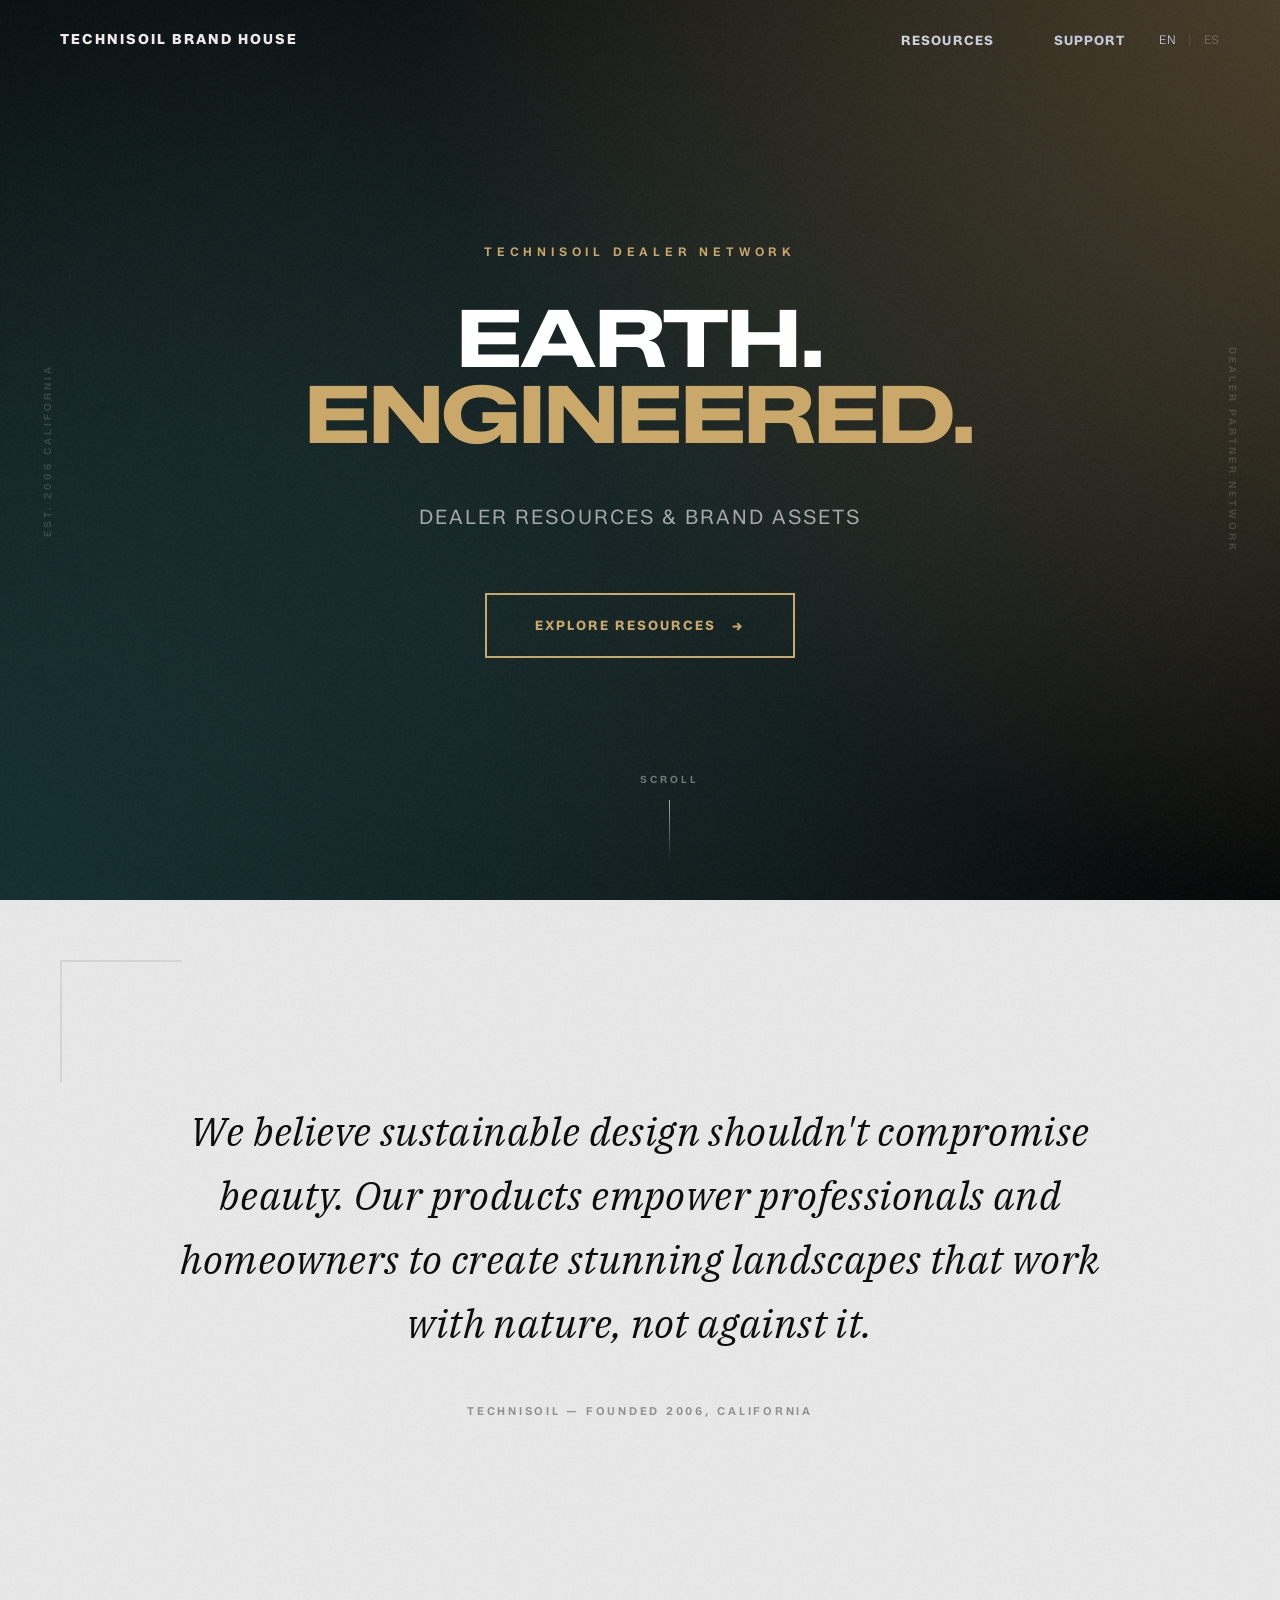
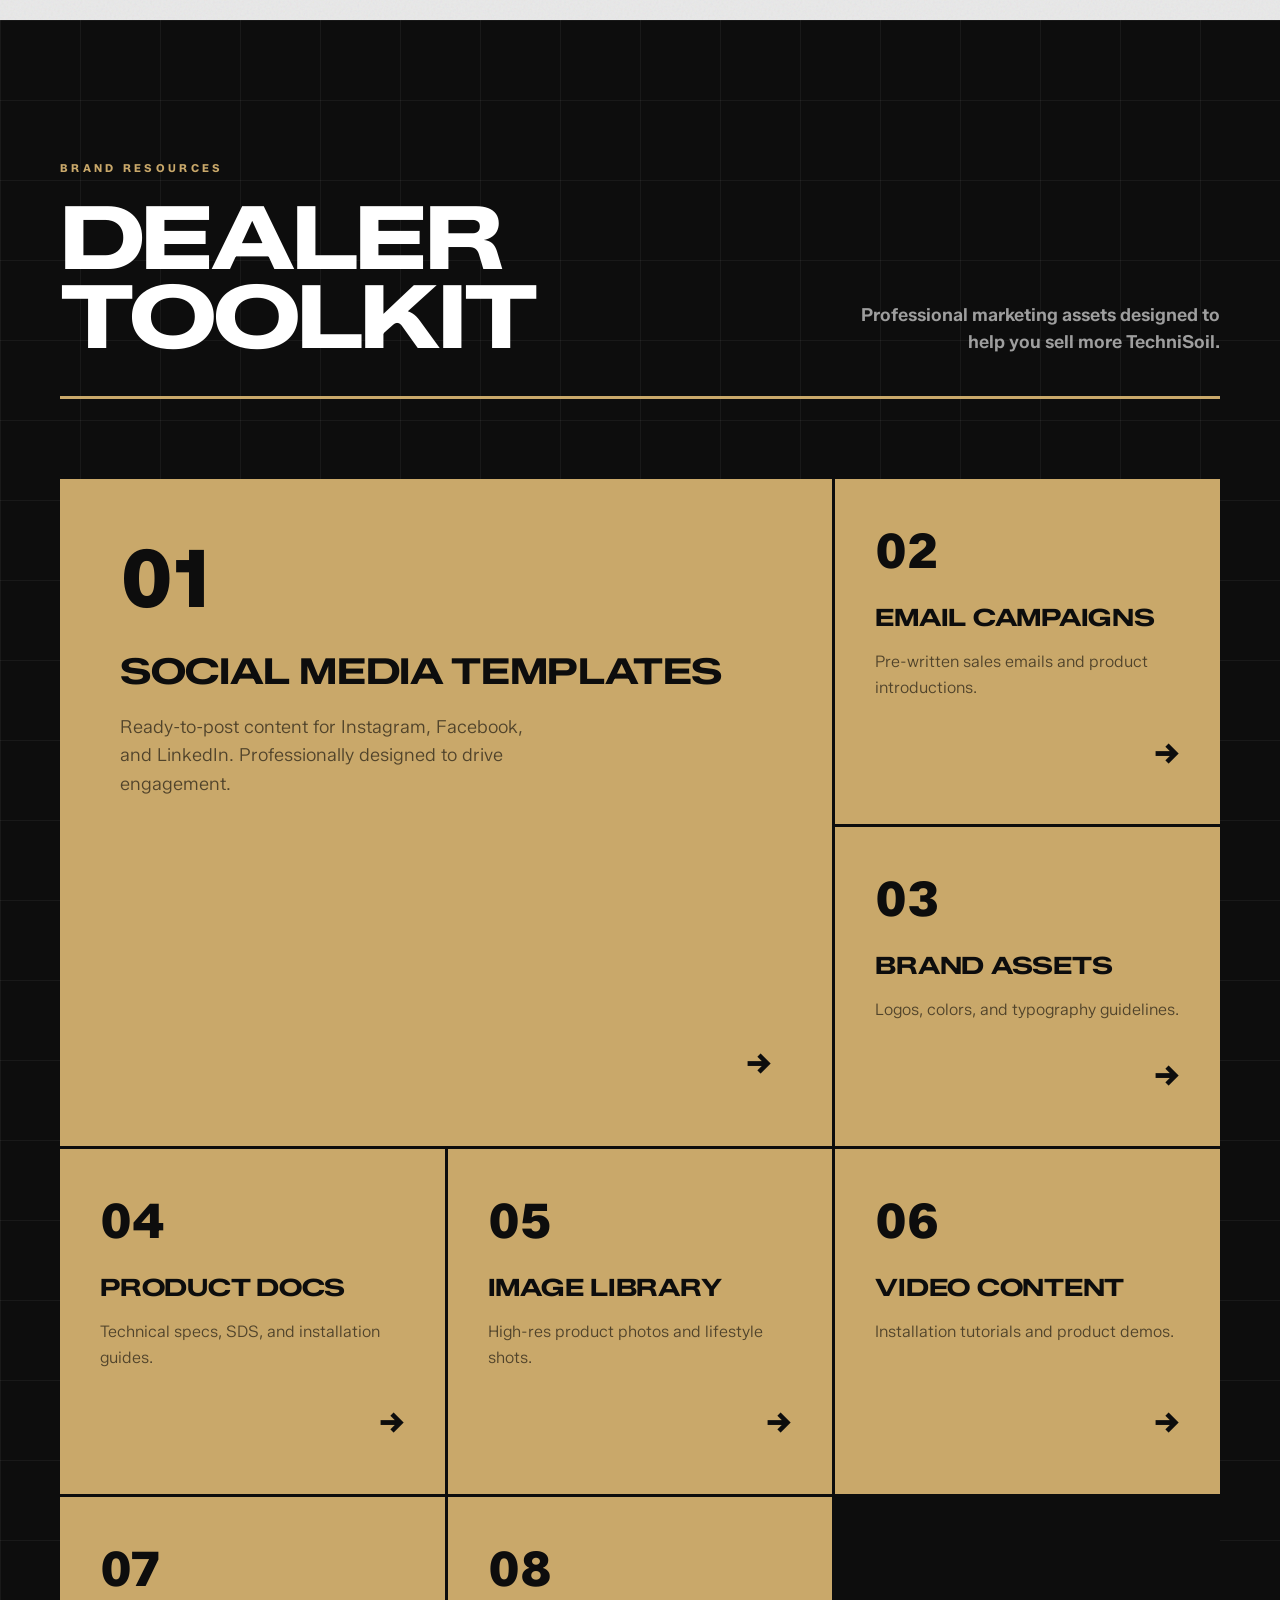
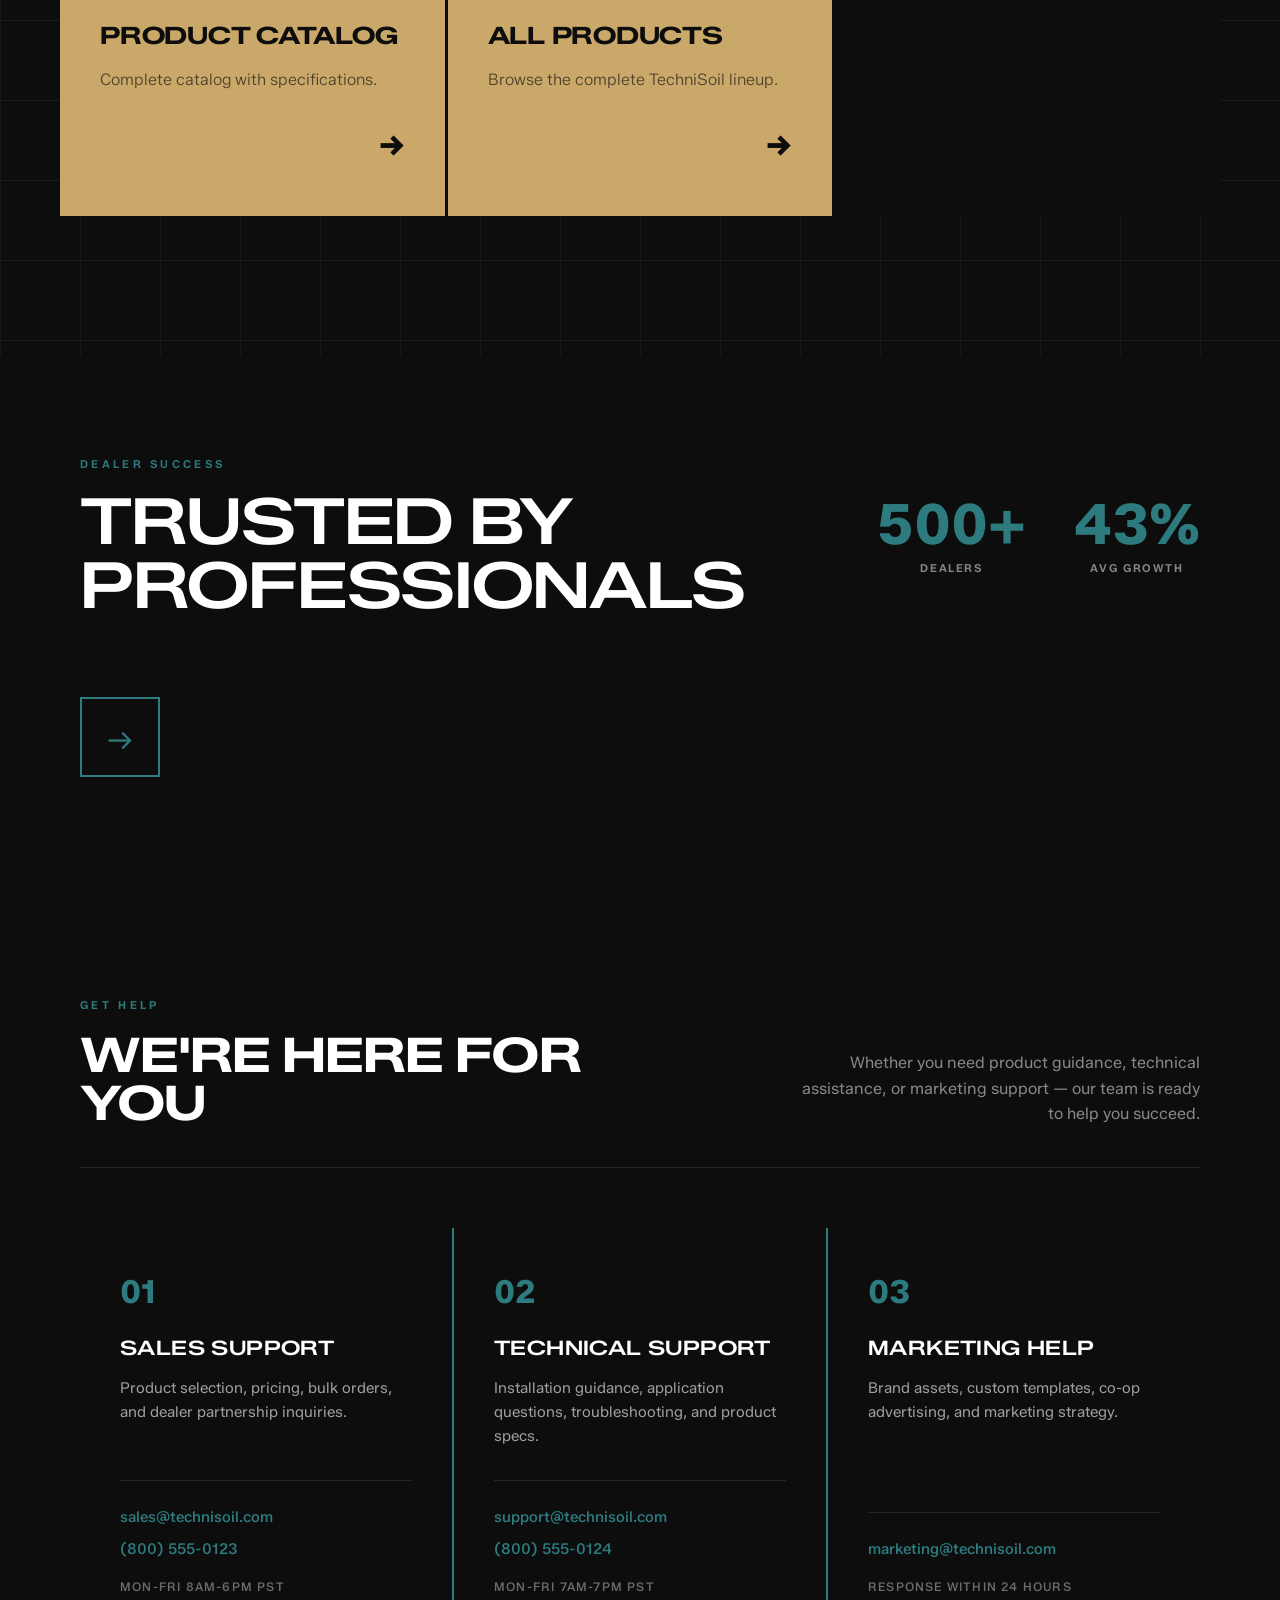
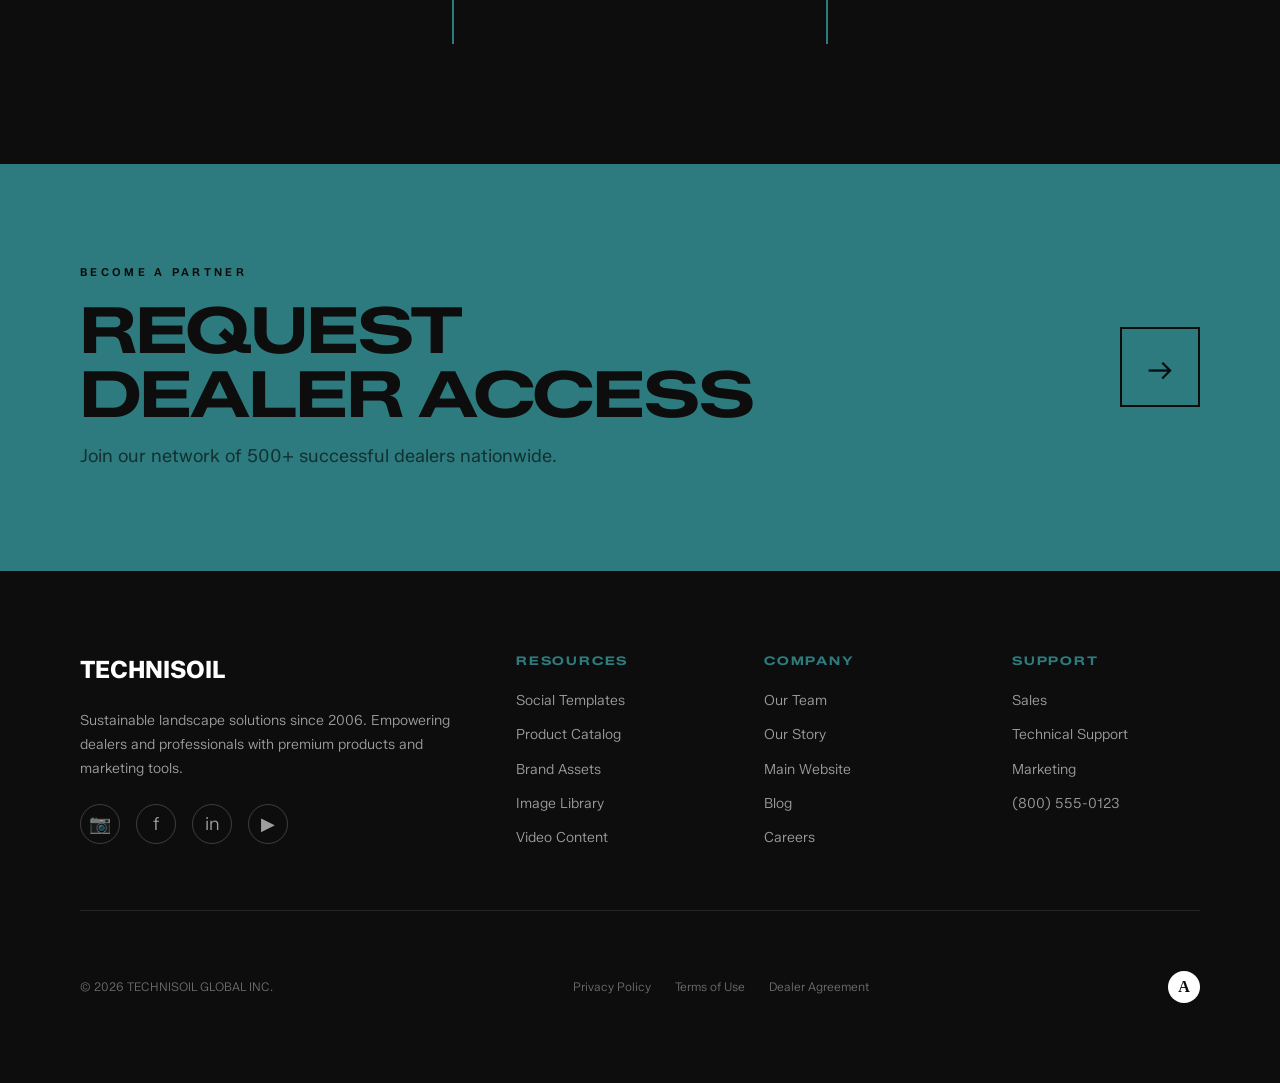
==== index.html @ 0b1f05d2 "Link Video Content card to videos.html page Changed the Video Content (06) card from opening a modal" ====
<!DOCTYPE html>
<html lang="en">
<head>
    <meta charset="UTF-8">
    <meta name="viewport" content="width=device-width, initial-scale=1.0">
    <title>TechniSoil Brand House — Dealer Toolkit</title>

    <!-- Google Fonts -->
    <link rel="preconnect" href="https://fonts.googleapis.com">
    <link rel="preconnect" href="https://fonts.gstatic.com" crossorigin>
    <link href="https://fonts.googleapis.com/css2?family=IBM+Plex+Serif:ital,wght@0,400;0,500;0,600;1,400;1,500&family=Zalando+Sans:wght@300;400;500;600;700&family=Zalando+Sans+Expanded:wght@300;400;500;600;700&display=swap" rel="stylesheet">

    <style>
        * {
            margin: 0;
            padding: 0;
            box-sizing: border-box;
        }

        :root {
            /* Arizona/Aztec Base Palette */
            --navy: #1a3a52;
            --slate: #6b7280;
            --sand: #c9a86a;
            --brown: #8b6f47;
            --terracotta: #c17855;

            /* Rich Plant Green (replaces electric) */
            --forest: #4a6741;
            --sage: #7a8a6f;

            /* Teal/Turquoise Accents */
            --teal: #2d7b7e;
            --turquoise: #5fa5a5;

            /* Sky Blues */
            --sky: #9fb8c7;
            --sky-light: #c5d8e3;

            /* Creamy Corn */
            --cream: #f5ead8;
            --corn: #f0e5c9;

            /* Base */
            --white: #ffffff;
            --black: #0d0d0d;
        }

        html {
            scroll-behavior: smooth;
        }

        body {
            font-family: 'Zalando Sans', -apple-system, BlinkMacSystemFont, sans-serif;
            color: var(--navy);
            background: var(--white);
            line-height: 1.6;
            -webkit-font-smoothing: antialiased;
            -moz-osx-font-smoothing: grayscale;
            font-weight: 300;
        }

        /* Navigation */
        .nav {
            position: fixed;
            top: 0;
            left: 0;
            right: 0;
            z-index: 1000;
            padding: 0 60px;
            mix-blend-mode: difference;
        }

        .nav-content {
            display: flex;
            align-items: center;
            justify-content: space-between;
            height: 80px;
        }

        .nav-brand {
            font-family: 'Zalando Sans', sans-serif;
            font-size: 0.875rem;
            font-weight: 800;
            letter-spacing: 0.15em;
            color: var(--white);
            text-decoration: none;
            text-transform: uppercase;
            transition: letter-spacing 0.3s ease;
        }

        .nav-brand:hover {
            letter-spacing: 0.25em;
        }

        .nav-links {
            display: flex;
            gap: 8px;
            align-items: center;
        }

        .nav-link {
            font-size: 0.8125rem;
            font-weight: 700;
            letter-spacing: 0.08em;
            color: var(--white);
            text-decoration: none;
            text-transform: uppercase;
            padding: 14px 24px;
            position: relative;
            overflow: hidden;
            transition: all 0.3s ease;
            border: 2px solid transparent;
        }

        .nav-link::before {
            content: '';
            position: absolute;
            top: 0;
            left: 0;
            right: 0;
            bottom: 0;
            background: var(--white);
            transform: scaleX(0);
            transform-origin: right;
            transition: transform 0.4s cubic-bezier(0.16, 1, 0.3, 1);
            z-index: -1;
        }

        .nav-link:hover {
            color: var(--black);
            border-color: var(--white);
        }

        .nav-link:hover::before {
            transform: scaleX(1);
            transform-origin: left;
        }

        .lang-switcher {
            display: flex;
            gap: 12px;
            align-items: center;
            font-family: 'Zalando Sans', sans-serif;
            font-size: 0.75rem;
            letter-spacing: 0.05em;
        }

        .lang-link {
            color: rgba(255, 255, 255, 0.4);
            text-decoration: none;
            transition: color 0.3s ease;
        }

        .lang-link:hover {
            color: rgba(255, 255, 255, 0.8);
        }

        .lang-link.active {
            color: var(--white);
        }

        .lang-separator {
            color: rgba(255, 255, 255, 0.2);
        }

        /* Typography System — Architectural */
        h1, h2, h3, h4, h5, h6 {
            font-family: 'Zalando Sans Expanded', sans-serif;
            font-weight: 600;
            letter-spacing: -0.01em;
        }

        /* Animated Underline */
        .underline-link {
            position: relative;
            text-decoration: none;
            display: inline-block;
        }

        .underline-link::after {
            content: '';
            position: absolute;
            bottom: -2px;
            left: 0;
            width: 0;
            height: 1px;
            background: currentColor;
            transition: width 0.6s cubic-bezier(0.16, 1, 0.3, 1);
        }

        .underline-link:hover::after {
            width: 100%;
        }

        /* Scroll Reveal */
        .reveal {
            opacity: 0;
            transform: translateY(60px);
            transition: all 1.2s cubic-bezier(0.16, 1, 0.3, 1);
        }

        .reveal.active {
            opacity: 1;
            transform: translateY(0);
        }

        /* Hero */
        .hero {
            height: 100vh;
            position: relative;
            display: flex;
            align-items: center;
            justify-content: center;
            background: var(--black);
            overflow: hidden;
        }

        /* Background image */
        .hero-bg-image {
            position: absolute;
            inset: 0;
            background: url('https://technisoil.wpengine.com/wp-content/uploads/2023/03/header-g3-commerical-12.jpg') 50% 50% / cover no-repeat;
            filter: grayscale(100%);
            opacity: 0.5;
            z-index: 0;
        }

        /* Dramatic vignette overlay */
        .hero-vignette {
            position: absolute;
            inset: 0;
            background: radial-gradient(
                ellipse 80% 70% at 50% 50%,
                transparent 0%,
                transparent 30%,
                rgba(0, 0, 0, 0.3) 60%,
                rgba(0, 0, 0, 0.7) 85%,
                rgba(0, 0, 0, 0.9) 100%
            );
            z-index: 1;
            pointer-events: none;
        }

        /* Animated gradient background */
        .hero::before {
            content: '';
            position: absolute;
            inset: -50%;
            background:
                radial-gradient(circle at 20% 80%, var(--teal) 0%, transparent 50%),
                radial-gradient(circle at 80% 20%, var(--sand) 0%, transparent 40%),
                radial-gradient(circle at 50% 50%, rgba(45, 123, 126, 0.3) 0%, transparent 60%);
            opacity: 0.4;
            animation: heroGradient 15s ease infinite;
            z-index: 2;
        }

        @keyframes heroGradient {
            0%, 100% { transform: rotate(0deg) scale(1); }
            50% { transform: rotate(180deg) scale(1.2); }
        }

        /* Grain texture */
        .hero::after {
            content: '';
            position: absolute;
            inset: 0;
            background: url("data:image/svg+xml,%3Csvg viewBox='0 0 400 400' xmlns='http://www.w3.org/2000/svg'%3E%3Cfilter id='noiseFilter'%3E%3CfeTurbulence type='fractalNoise' baseFrequency='0.9' numOctaves='4' stitchTiles='stitch'/%3E%3C/filter%3E%3Crect width='100%25' height='100%25' filter='url(%23noiseFilter)' opacity='0.05'/%3E%3C/svg%3E");
            pointer-events: none;
            z-index: 3;
        }

        .hero-content {
            position: relative;
            z-index: 4;
            text-align: center;
            padding: 0 40px;
        }

        .hero-eyebrow {
            font-size: 0.75rem;
            font-weight: 600;
            letter-spacing: 0.4em;
            text-transform: uppercase;
            color: var(--sand);
            margin-bottom: 40px;
            opacity: 0;
            transform: translateY(30px);
            animation: heroFadeUp 1s ease 0.3s forwards;
        }

        .hero-title {
            font-size: clamp(2.5rem, 7vw, 5rem);
            font-weight: 800;
            line-height: 0.95;
            letter-spacing: -0.02em;
            color: var(--white);
            margin-bottom: 0;
            text-transform: uppercase;
        }

        .hero-title-line {
            display: block;
            overflow: hidden;
        }

        .hero-title-line span {
            display: inline-block;
            opacity: 0;
            transform: translateY(100%);
            animation: heroReveal 1.2s cubic-bezier(0.16, 1, 0.3, 1) forwards;
        }

        .hero-title-line:nth-child(1) span { animation-delay: 0.5s; }
        .hero-title-line:nth-child(2) span { animation-delay: 0.7s; }

        .hero-title-accent {
            color: var(--sand);
        }

        @keyframes heroReveal {
            to {
                opacity: 1;
                transform: translateY(0);
            }
        }

        @keyframes heroFadeUp {
            to {
                opacity: 1;
                transform: translateY(0);
            }
        }

        .hero-tagline {
            font-size: clamp(1rem, 2vw, 1.25rem);
            font-weight: 400;
            color: rgba(255,255,255,0.6);
            margin-top: 48px;
            letter-spacing: 0.1em;
            text-transform: uppercase;
            opacity: 0;
            animation: heroFadeUp 1s ease 1.2s forwards;
        }

        .hero-cta-wrap {
            margin-top: 60px;
            opacity: 0;
            animation: heroFadeUp 1s ease 1.5s forwards;
        }

        .hero-scroll {
            position: absolute;
            bottom: 40px;
            left: 50%;
            transform: translateX(-50%);
            display: flex;
            flex-direction: column;
            align-items: center;
            gap: 12px;
            z-index: 3;
            opacity: 0;
            animation: heroFadeUp 1s ease 2s forwards;
        }

        .hero-scroll-text {
            font-size: 0.625rem;
            font-weight: 600;
            letter-spacing: 0.3em;
            text-transform: uppercase;
            color: rgba(255,255,255,0.4);
        }

        .hero-scroll-line {
            width: 1px;
            height: 60px;
            background: linear-gradient(to bottom, var(--sand), transparent);
            animation: scrollPulse 2s ease infinite;
        }

        @keyframes scrollPulse {
            0%, 100% { opacity: 1; transform: scaleY(1); }
            50% { opacity: 0.5; transform: scaleY(0.7); }
        }

        /* Side accents */
        .hero-accent {
            position: absolute;
            font-size: 0.625rem;
            font-weight: 600;
            letter-spacing: 0.3em;
            text-transform: uppercase;
            color: rgba(255,255,255,0.15);
            writing-mode: vertical-rl;
            z-index: 3;
        }

        .hero-accent-left {
            left: 40px;
            top: 50%;
            transform: translateY(-50%) rotate(180deg);
        }

        .hero-accent-right {
            right: 40px;
            top: 50%;
            transform: translateY(-50%);
        }

        .hero-cta {
            display: inline-flex;
            align-items: center;
            gap: 16px;
            padding: 20px 48px;
            background: transparent;
            border: 2px solid var(--sand);
            color: var(--sand);
            font-size: 0.8125rem;
            font-weight: 700;
            letter-spacing: 0.15em;
            text-transform: uppercase;
            text-decoration: none;
            transition: all 0.4s cubic-bezier(0.16, 1, 0.3, 1);
            position: relative;
            overflow: hidden;
        }

        .hero-cta::before {
            content: '';
            position: absolute;
            top: 0;
            left: 0;
            right: 0;
            bottom: 0;
            background: var(--sand);
            transform: scaleX(0);
            transform-origin: right;
            transition: transform 0.4s cubic-bezier(0.16, 1, 0.3, 1);
            z-index: -1;
        }

        .hero-cta:hover {
            color: var(--black);
        }

        .hero-cta:hover::before {
            transform: scaleX(1);
            transform-origin: left;
        }

        .hero-cta-arrow {
            transition: transform 0.4s ease;
        }

        .hero-cta:hover .hero-cta-arrow {
            transform: translateX(8px);
        }

        /* Resources */
        /* Brand Resources - Industrial Black/Gold */
        .data-hub {
            padding: 140px 60px;
            background: var(--black);
            position: relative;
            overflow: hidden;
        }

        /* Grey Grid Pattern */
        .data-hub::before {
            content: '';
            position: absolute;
            top: 0;
            left: 0;
            right: 0;
            bottom: 0;
            background-image:
                linear-gradient(rgba(255,255,255,0.05) 1px, transparent 1px),
                linear-gradient(90deg, rgba(255,255,255,0.05) 1px, transparent 1px);
            background-size: 80px 80px;
            pointer-events: none;
        }

        .data-content {
            max-width: 1400px;
            margin: 0 auto;
            position: relative;
            z-index: 2;
        }

        .data-header {
            display: flex;
            justify-content: space-between;
            align-items: flex-end;
            margin-bottom: 80px;
            padding-bottom: 40px;
            border-bottom: 3px solid var(--sand);
        }

        .data-header-left {
            max-width: 700px;
        }

        .data-label {
            font-size: 0.6875rem;
            font-weight: 700;
            letter-spacing: 0.3em;
            text-transform: uppercase;
            color: var(--sand);
            margin-bottom: 20px;
            opacity: 0;
            transform: translateY(30px);
            transition: all 0.7s cubic-bezier(0.16, 1, 0.3, 1);
        }

        .data-hub.in-view .data-label {
            opacity: 1;
            transform: translateY(0);
        }

        .data-title {
            font-size: clamp(3rem, 7vw, 5.5rem);
            font-weight: 800;
            line-height: 0.9;
            letter-spacing: -0.03em;
            color: var(--white);
            text-transform: uppercase;
            opacity: 0;
            transform: translateY(50px);
            transition: all 0.9s cubic-bezier(0.16, 1, 0.3, 1) 0.1s;
        }

        .data-hub.in-view .data-title {
            opacity: 1;
            transform: translateY(0);
        }


        .data-desc {
            font-size: 1.125rem;
            font-weight: 600;
            line-height: 1.5;
            color: rgba(255,255,255,0.6);
            max-width: 380px;
            text-align: right;
            opacity: 0;
            transform: translateY(30px);
            transition: all 0.7s cubic-bezier(0.16, 1, 0.3, 1) 0.3s;
        }

        .data-hub.in-view .data-desc {
            opacity: 1;
            transform: translateY(0);
        }

        .data-grid {
            display: grid;
            grid-template-columns: repeat(3, 1fr);
            gap: 3px;
            background: var(--black);
        }

        .data-card {
            background: var(--sand);
            padding: 48px 40px;
            text-decoration: none;
            color: inherit;
            display: flex;
            flex-direction: column;
            min-height: 300px;
            position: relative;
            overflow: hidden;
            cursor: pointer;
            opacity: 0;
            transform: translateY(40px);
            transition: opacity 0.7s ease, transform 0.7s ease, background 0.4s ease;
        }

        .data-card.in-view {
            opacity: 1;
            transform: translateY(0);
        }

        .data-card:nth-child(1) { transition-delay: 0s; }
        .data-card:nth-child(2) { transition-delay: 0.08s; }
        .data-card:nth-child(3) { transition-delay: 0.16s; }
        .data-card:nth-child(4) { transition-delay: 0.24s; }
        .data-card:nth-child(5) { transition-delay: 0.32s; }
        .data-card:nth-child(6) { transition-delay: 0.4s; }
        .data-card:nth-child(7) { transition-delay: 0.48s; }
        .data-card:nth-child(8) { transition-delay: 0.56s; }

        .data-card::before {
            content: '';
            position: absolute;
            top: 0;
            left: 0;
            right: 0;
            bottom: 0;
            background: var(--black);
            transform: scaleY(0);
            transform-origin: bottom;
            transition: transform 0.5s cubic-bezier(0.16, 1, 0.3, 1);
            z-index: 0;
        }

        .data-card:hover::before {
            transform: scaleY(1);
        }

        .data-card-inner {
            position: relative;
            z-index: 1;
            display: flex;
            flex-direction: column;
            height: 100%;
        }

        .data-card-number {
            font-size: 3rem;
            font-weight: 800;
            color: var(--black);
            line-height: 1;
            margin-bottom: 24px;
            transition: color 0.4s ease;
        }

        .data-card:hover .data-card-number {
            color: var(--sand);
        }

        .data-card-title {
            font-size: 1.5rem;
            font-weight: 700;
            letter-spacing: -0.01em;
            color: var(--black);
            margin-bottom: 12px;
            text-transform: uppercase;
            transition: color 0.4s ease;
        }

        .data-card:hover .data-card-title {
            color: var(--white);
        }

        .data-card-desc {
            font-size: 1rem;
            line-height: 1.6;
            color: rgba(0,0,0,0.6);
            margin-bottom: auto;
            transition: color 0.4s ease;
        }

        .data-card:hover .data-card-desc {
            color: rgba(255,255,255,0.7);
        }

        .data-card-arrow {
            font-size: 2rem;
            font-weight: 700;
            color: var(--black);
            margin-top: 24px;
            transition: all 0.4s ease;
            align-self: flex-end;
        }

        .data-card:hover .data-card-arrow {
            color: var(--sand);
            transform: translateX(12px);
        }

        .data-card-featured {
            grid-column: span 2;
            grid-row: span 2;
            padding: 60px;
        }

        .data-card-featured .data-card-number {
            font-size: 5rem;
        }

        .data-card-featured .data-card-title {
            font-size: 2.25rem;
        }

        .data-card-featured .data-card-desc {
            font-size: 1.125rem;
            max-width: 420px;
        }

        /* Manifesto - Clean, Premium Statement */
        .manifesto {
            position: relative;
            min-height: 80vh;
            display: flex;
            align-items: center;
            justify-content: center;
            padding: 160px 80px;
            background: #e8e8e8;
            overflow: hidden;
        }

        /* Grain texture overlay */
        .manifesto::before {
            content: '';
            position: absolute;
            inset: 0;
            background: url("data:image/svg+xml,%3Csvg viewBox='0 0 400 400' xmlns='http://www.w3.org/2000/svg'%3E%3Cfilter id='noiseFilter'%3E%3CfeTurbulence type='fractalNoise' baseFrequency='0.8' numOctaves='4' stitchTiles='stitch'/%3E%3C/filter%3E%3Crect width='100%25' height='100%25' filter='url(%23noiseFilter)' opacity='0.08'/%3E%3C/svg%3E");
            pointer-events: none;
            z-index: 1;
        }

        /* Subtle corner accents */
        .manifesto::after {
            content: '';
            position: absolute;
            top: 60px;
            left: 60px;
            width: 120px;
            height: 120px;
            border-left: 2px solid rgba(0,0,0,0.08);
            border-top: 2px solid rgba(0,0,0,0.08);
            z-index: 1;
        }

        .manifesto-content {
            position: relative;
            z-index: 2;
            max-width: 1000px;
            text-align: center;
        }

        .manifesto-text {
            font-family: 'IBM Plex Serif', Georgia, serif;
            font-size: clamp(1.5rem, 3.5vw, 2.5rem);
            font-weight: 400;
            line-height: 1.6;
            letter-spacing: 0.01em;
            color: var(--black);
            margin-bottom: 48px;
            font-style: italic;
            opacity: 0;
            transform: translateY(30px);
            transition: opacity 0.6s cubic-bezier(0.16, 1, 0.3, 1),
                        transform 0.6s cubic-bezier(0.16, 1, 0.3, 1);
        }

        .manifesto.in-view .manifesto-text {
            opacity: 1;
            transform: translateY(0);
        }

        /* Emphasized words with animated underlines */
        .manifesto-highlight {
            font-style: normal;
            font-weight: 600;
            color: var(--black);
            position: relative;
            display: inline-block;
            padding-bottom: 4px;
        }

        .manifesto-highlight::after {
            content: '';
            position: absolute;
            bottom: 0;
            left: 0;
            width: 100%;
            height: 4px;
            background: #b8963e;
            transform: scaleX(0);
            transform-origin: left;
            transition: transform 0.6s cubic-bezier(0.16, 1, 0.3, 1);
        }

        .manifesto.in-view .manifesto-highlight::after {
            transform: scaleX(1);
        }

        /* Stagger the underline animations */
        .manifesto.in-view .hl-1::after {
            transition-delay: 0.4s;
        }
        .manifesto.in-view .hl-2::after {
            transition-delay: 0.55s;
        }
        .manifesto.in-view .hl-3::after {
            transition-delay: 0.7s;
        }
        .manifesto.in-view .hl-4::after {
            transition-delay: 0.85s;
        }

        .manifesto-footer {
            margin-top: 48px;
            opacity: 0;
            transform: translateY(20px);
            transition: opacity 0.5s cubic-bezier(0.16, 1, 0.3, 1) 0.3s,
                        transform 0.5s cubic-bezier(0.16, 1, 0.3, 1) 0.3s;
        }

        .manifesto.in-view .manifesto-footer {
            opacity: 1;
            transform: translateY(0);
        }

        .manifesto-label {
            font-family: 'Zalando Sans', sans-serif;
            font-size: 0.6875rem;
            font-weight: 600;
            letter-spacing: 0.25em;
            text-transform: uppercase;
            color: var(--black);
            opacity: 0.4;
        }

        @media (max-width: 1200px) {
            .manifesto-text {
                font-size: clamp(1.25rem, 3vw, 2rem);
            }

            .manifesto::before,
            .manifesto::after {
                width: 80px;
                height: 80px;
            }
        }

        @media (max-width: 768px) {
            .manifesto {
                padding: 100px 32px;
                min-height: 60vh;
            }

            .manifesto-text {
                font-size: 1.25rem;
                line-height: 1.7;
            }

            .manifesto::before {
                top: 32px;
                left: 32px;
                width: 60px;
                height: 60px;
            }

        }

        /* Timeline - Vertical Story Layout */
        .timeline {
            padding: 140px 80px;
            background: var(--navy);
            color: var(--white);
            max-width: 1200px;
            margin: 0 auto;
        }

        .timeline-header {
            margin-bottom: 120px;
        }

        .timeline-label {
            font-family: 'Zalando Sans', sans-serif;
            font-size: 0.6875rem;
            font-weight: 500;
            letter-spacing: 0.35em;
            text-transform: uppercase;
            color: var(--teal);
            margin-bottom: 32px;
        }

        .timeline-title {
            font-size: clamp(3rem, 6vw, 5rem);
            font-weight: 300;
            line-height: 0.95;
            letter-spacing: -0.015em;
        }

        .timeline-content {
            position: relative;
        }

        .timeline-content::before {
            content: '';
            position: absolute;
            left: 50%;
            top: 0;
            bottom: 0;
            width: 1px;
            background: linear-gradient(to bottom, rgba(0,255,136,0), rgba(0,255,136,0.3), rgba(0,255,136,0));
        }

        .timeline-item {
            display: grid;
            grid-template-columns: 1fr 1fr;
            gap: 80px;
            margin-bottom: 120px;
            position: relative;
        }

        .timeline-item:last-child {
            margin-bottom: 0;
        }

        .timeline-item:nth-child(even) {
            direction: rtl;
        }

        .timeline-item:nth-child(even) > * {
            direction: ltr;
        }

        .timeline-year {
            font-size: 8rem;
            font-weight: 200;
            color: var(--teal);
            line-height: 1;
            opacity: 0.2;
            position: absolute;
            top: -20px;
            left: 50%;
            transform: translateX(-50%);
            z-index: 1;
            letter-spacing: -0.04em;
        }

        .timeline-content-left,
        .timeline-content-right {
            padding-top: 60px;
        }

        .timeline-number {
            font-size: 3rem;
            font-weight: 200;
            color: var(--teal);
            line-height: 1;
            margin-bottom: 24px;
            letter-spacing: -0.02em;
        }

        .timeline-text {
            font-size: 1.125rem;
            font-weight: 300;
            line-height: 1.75;
            color: rgba(255,255,255,0.85);
            letter-spacing: 0.01em;
        }

        /* Modal - Full Screen */
        .modal {
            display: none;
            position: fixed;
            top: 0;
            left: 0;
            width: 100%;
            height: 100%;
            background: var(--black);
            z-index: 9999;
            overflow-y: auto;
        }

        .modal.active {
            display: flex;
        }

        .modal-content {
            width: 100%;
            height: 100%;
            padding: 100px 80px;
            position: relative;
        }

        .modal-close {
            position: fixed;
            top: 40px;
            right: 40px;
            width: 56px;
            height: 56px;
            background: rgba(255,255,255,0.1);
            color: var(--white);
            border: 1px solid rgba(255,255,255,0.2);
            font-size: 1.25rem;
            font-weight: 300;
            cursor: pointer;
            transition: all 0.5s cubic-bezier(0.16, 1, 0.3, 1);
            z-index: 10000;
            font-family: 'Zalando Sans', sans-serif;
            backdrop-filter: blur(10px);
        }

        .modal-close:hover {
            background: var(--teal);
            color: var(--black);
            border-color: var(--teal);
            transform: rotate(90deg) scale(1.05);
        }

        .modal-header {
            margin-bottom: 80px;
        }

        .modal-title {
            font-size: clamp(3rem, 8vw, 6rem);
            font-weight: 300;
            color: var(--white);
            line-height: 0.88;
            letter-spacing: -0.015em;
            margin-bottom: 28px;
        }

        .modal-subtitle {
            font-size: 1.375rem;
            color: rgba(255,255,255,0.5);
            font-weight: 300;
            letter-spacing: 0.01em;
        }

        .modal-grid {
            display: grid;
            gap: 40px;
            max-width: 1400px;
        }

        .content-block {
            background: rgba(255,255,255,0.02);
            border: 1px solid rgba(255,255,255,0.06);
            padding: 72px;
            transition: all 0.6s cubic-bezier(0.16, 1, 0.3, 1);
        }

        .content-block:hover {
            border-color: rgba(0,255,136,0.3);
            background: rgba(255,255,255,0.04);
            transform: translateY(-4px);
        }

        .content-tag {
            font-family: 'Zalando Sans', sans-serif;
            font-size: 0.6875rem;
            font-weight: 500;
            letter-spacing: 0.25em;
            text-transform: uppercase;
            color: var(--teal);
            margin-bottom: 24px;
        }

        .content-heading {
            font-size: 1.75rem;
            font-weight: 400;
            color: var(--white);
            margin-bottom: 28px;
            letter-spacing: -0.01em;
        }

        .content-body {
            font-size: 1.0625rem;
            font-weight: 300;
            line-height: 1.75;
            color: rgba(255,255,255,0.7);
            margin-bottom: 36px;
            letter-spacing: 0.01em;
        }

        .content-actions {
            display: flex;
            gap: 16px;
        }

        .btn-copy {
            font-family: 'Zalando Sans', sans-serif;
            padding: 16px 36px;
            background: var(--teal);
            color: var(--black);
            border: none;
            font-size: 0.75rem;
            font-weight: 500;
            cursor: pointer;
            transition: all 0.5s cubic-bezier(0.16, 1, 0.3, 1);
            letter-spacing: 0.12em;
            text-transform: uppercase;
            position: relative;
            overflow: hidden;
        }

        .btn-copy::before {
            content: '';
            position: absolute;
            top: 0;
            left: 0;
            width: 100%;
            height: 100%;
            background: var(--white);
            transform: translateY(100%);
            transition: transform 0.4s cubic-bezier(0.16, 1, 0.3, 1);
            z-index: -1;
        }

        .btn-copy:hover::before {
            transform: translateY(0);
        }

        .btn-copy:hover {
            color: var(--black);
        }

        .btn-copy.copied {
            background: var(--green);
            color: var(--white);
        }

        /* Products Modal */
        .products-grid {
            display: grid;
            grid-template-columns: repeat(4, 1fr);
            gap: 24px;
            max-width: 1600px;
        }

        .product-card {
            position: relative;
            aspect-ratio: 3/4;
            overflow: hidden;
            cursor: pointer;
            border: 1px solid rgba(255,255,255,0.06);
            transition: all 0.5s cubic-bezier(0.16, 1, 0.3, 1);
            background: rgba(255,255,255,0.02);
            display: flex;
            align-items: center;
            justify-content: center;
            padding: 40px;
        }

        .product-card:hover {
            border-color: rgba(0,255,136,0.3);
            transform: translateY(-8px);
        }

        .product-image {
            width: 100%;
            height: 100%;
            object-fit: contain;
        }

        /* Individual Product Modal */
        .product-detail {
            max-width: 900px;
            margin: 0 auto;
        }

        .product-detail-content {
            display: grid;
            grid-template-columns: 1fr 1fr;
            gap: 60px;
            margin-bottom: 60px;
        }

        .product-detail-image {
            width: 100%;
            height: auto;
            object-fit: contain;
        }

        .product-detail-info h3 {
            font-size: 2rem;
            font-weight: 400;
            color: var(--white);
            margin-bottom: 16px;
        }

        .product-detail-category {
            font-size: 0.75rem;
            font-weight: 500;
            letter-spacing: 0.2em;
            text-transform: uppercase;
            color: var(--teal);
            margin-bottom: 24px;
        }

        .product-detail-desc {
            font-size: 1.0625rem;
            line-height: 1.75;
            color: rgba(255,255,255,0.75);
            margin-bottom: 32px;
        }

        .product-detail-specs {
            border-top: 1px solid rgba(255,255,255,0.1);
            padding-top: 32px;
        }

        .product-detail-specs h4 {
            font-size: 0.875rem;
            font-weight: 500;
            letter-spacing: 0.15em;
            text-transform: uppercase;
            color: var(--teal);
            margin-bottom: 16px;
        }

        .product-detail-specs p {
            font-size: 1rem;
            color: rgba(255,255,255,0.7);
            margin-bottom: 12px;
        }

        .product-overlay {
            position: absolute;
            bottom: 0;
            left: 0;
            right: 0;
            padding: 24px;
            background: linear-gradient(180deg, transparent 0%, rgba(0,0,0,0.9) 100%);
        }

        .product-category {
            font-size: 0.625rem;
            font-weight: 500;
            letter-spacing: 0.2em;
            text-transform: uppercase;
            color: var(--teal);
            margin-bottom: 8px;
        }

        .product-name {
            font-size: 1.125rem;
            font-weight: 400;
            color: var(--white);
            letter-spacing: -0.01em;
        }

        @media (max-width: 1400px) {
            .products-grid {
                grid-template-columns: repeat(3, 1fr);
            }
        }

        @media (max-width: 1000px) {
            .products-grid {
                grid-template-columns: repeat(2, 1fr);
            }
        }

        @media (max-width: 600px) {
            .products-grid {
                grid-template-columns: 1fr;
            }
        }

        /* Testimonials - Trigger Block */
        .testimonials-trigger {
            background: var(--black);
            padding: 100px 80px;
            cursor: pointer;
            position: relative;
            overflow: hidden;
            transition: all 0.4s cubic-bezier(0.16, 1, 0.3, 1);
        }

        .testimonials-trigger::before {
            content: '';
            position: absolute;
            top: 0;
            left: 0;
            right: 0;
            bottom: 0;
            background: var(--teal);
            transform: translateY(100%);
            transition: transform 0.5s cubic-bezier(0.16, 1, 0.3, 1);
        }

        .testimonials-trigger:hover::before {
            transform: translateY(0);
        }

        .testimonials-trigger-content {
            position: relative;
            z-index: 2;
            max-width: 1400px;
            margin: 0 auto;
            display: grid;
            grid-template-columns: 1fr auto;
            gap: 80px;
            align-items: center;
        }

        .testimonials-trigger-left {
            display: flex;
            flex-direction: column;
            gap: 16px;
        }

        .testimonials-trigger-label {
            font-size: 0.6875rem;
            font-weight: 600;
            letter-spacing: 0.3em;
            text-transform: uppercase;
            color: var(--teal);
            transition: color 0.4s ease;
        }

        .testimonials-trigger:hover .testimonials-trigger-label {
            color: var(--black);
        }

        .testimonials-trigger-title {
            font-size: clamp(2.5rem, 5vw, 4rem);
            font-weight: 600;
            line-height: 1;
            letter-spacing: -0.02em;
            color: var(--white);
            text-transform: uppercase;
            transition: color 0.4s ease;
        }

        .testimonials-trigger:hover .testimonials-trigger-title {
            color: var(--black);
        }

        .testimonials-trigger-stats {
            display: flex;
            gap: 48px;
        }

        .trigger-stat {
            text-align: center;
            transition: all 0.4s ease;
        }

        .trigger-stat-number {
            font-size: 3.5rem;
            font-weight: 700;
            color: var(--teal);
            line-height: 1;
            transition: color 0.4s ease;
        }

        .testimonials-trigger:hover .trigger-stat-number {
            color: var(--black);
        }

        .trigger-stat-label {
            font-size: 0.6875rem;
            font-weight: 600;
            letter-spacing: 0.15em;
            text-transform: uppercase;
            color: rgba(255,255,255,0.5);
            margin-top: 8px;
            transition: color 0.4s ease;
        }

        .testimonials-trigger:hover .trigger-stat-label {
            color: rgba(0,0,0,0.6);
        }

        .trigger-arrow {
            width: 80px;
            height: 80px;
            border: 2px solid var(--teal);
            display: flex;
            align-items: center;
            justify-content: center;
            font-size: 2rem;
            color: var(--teal);
            transition: all 0.4s ease;
        }

        .testimonials-trigger:hover .trigger-arrow {
            background: var(--black);
            border-color: var(--black);
            color: var(--white);
            transform: rotate(45deg);
        }

        /* Marquee Text on Hover */
        .testimonials-marquee {
            position: absolute;
            bottom: 24px;
            right: 0;
            width: 400px;
            overflow: hidden;
            opacity: 0;
            transition: opacity 0.4s ease 0.2s;
            z-index: 3;
            pointer-events: none;
        }

        .testimonials-trigger:hover .testimonials-marquee {
            opacity: 1;
        }

        .testimonials-marquee::before,
        .testimonials-marquee::after {
            content: '';
            position: absolute;
            top: 0;
            bottom: 0;
            width: 60px;
            z-index: 2;
            pointer-events: none;
        }

        .testimonials-marquee::before {
            left: 0;
            background: linear-gradient(90deg, var(--teal), transparent);
        }

        .testimonials-marquee::after {
            right: 0;
            background: linear-gradient(90deg, transparent, var(--teal));
        }

        .marquee-track {
            display: flex;
            animation: marquee 8s linear infinite;
        }

        .marquee-text {
            flex-shrink: 0;
            font-size: 0.75rem;
            font-weight: 600;
            letter-spacing: 0.2em;
            text-transform: uppercase;
            color: var(--black);
            white-space: nowrap;
            padding-right: 40px;
        }

        @keyframes marquee {
            from { transform: translateX(0); }
            to { transform: translateX(-50%); }
        }

        /* Testimonials Modal */
        .testimonials-modal {
            display: none;
            position: fixed;
            top: 0;
            left: 0;
            width: 100%;
            height: 100%;
            background: var(--black);
            z-index: 9999;
            overflow-y: auto;
        }

        .testimonials-modal.active {
            display: block;
        }

        .testimonials-modal-content {
            padding: 120px 80px;
            max-width: 1400px;
            margin: 0 auto;
        }

        .testimonials-modal-header {
            display: flex;
            justify-content: space-between;
            align-items: flex-start;
            margin-bottom: 80px;
            padding-bottom: 40px;
            border-bottom: 1px solid rgba(255,255,255,0.1);
        }

        .testimonials-modal-title {
            font-size: clamp(3rem, 6vw, 5rem);
            font-weight: 700;
            line-height: 0.9;
            letter-spacing: -0.02em;
            color: var(--white);
            text-transform: uppercase;
        }

        .testimonials-modal-close {
            width: 60px;
            height: 60px;
            background: transparent;
            border: 2px solid var(--teal);
            color: var(--teal);
            font-size: 1.5rem;
            cursor: pointer;
            transition: all 0.3s ease;
            flex-shrink: 0;
        }

        .testimonials-modal-close:hover {
            background: var(--teal);
            color: var(--black);
            transform: rotate(90deg);
        }

        .testimonials-grid {
            display: grid;
            grid-template-columns: repeat(2, 1fr);
            gap: 24px;
        }

        .testimonial-card {
            background: rgba(255,255,255,0.03);
            border: 1px solid rgba(255,255,255,0.08);
            padding: 48px;
            transition: all 0.3s ease;
        }

        .testimonial-card:hover {
            border-color: var(--teal);
            background: rgba(45, 123, 126, 0.1);
        }

        .testimonial-card.featured {
            grid-column: 1 / -1;
            background: var(--teal);
            border-color: var(--teal);
        }

        .testimonial-card.featured .testimonial-quote,
        .testimonial-card.featured .testimonial-name,
        .testimonial-card.featured .testimonial-role,
        .testimonial-card.featured .testimonial-metric-value {
            color: var(--black);
        }

        .testimonial-card.featured .testimonial-metric-label {
            color: rgba(0,0,0,0.6);
        }

        .testimonial-quote {
            font-size: 1.25rem;
            font-weight: 400;
            line-height: 1.6;
            color: var(--white);
            margin-bottom: 32px;
        }

        .testimonial-card.featured .testimonial-quote {
            font-size: 1.5rem;
            font-weight: 500;
        }

        .testimonial-footer {
            display: flex;
            justify-content: space-between;
            align-items: flex-end;
            padding-top: 24px;
            border-top: 1px solid rgba(255,255,255,0.1);
        }

        .testimonial-card.featured .testimonial-footer {
            border-color: rgba(0,0,0,0.2);
        }

        .testimonial-author {
            display: flex;
            flex-direction: column;
            gap: 4px;
        }

        .testimonial-name {
            font-size: 1rem;
            font-weight: 600;
            color: var(--white);
        }

        .testimonial-role {
            font-size: 0.875rem;
            color: rgba(255,255,255,0.5);
        }

        .testimonial-metric {
            text-align: right;
        }

        .testimonial-metric-value {
            font-size: 1.75rem;
            font-weight: 700;
            color: var(--teal);
            line-height: 1;
        }

        .testimonial-metric-label {
            font-size: 0.625rem;
            font-weight: 600;
            letter-spacing: 0.15em;
            text-transform: uppercase;
            color: rgba(255,255,255,0.4);
            margin-top: 4px;
        }

        /* Support - Industrial Style */
        .support {
            background: var(--black);
            padding: 120px 80px;
        }

        .support-container {
            max-width: 1400px;
            margin: 0 auto;
        }

        .support-header {
            display: flex;
            justify-content: space-between;
            align-items: flex-end;
            margin-bottom: 60px;
            padding-bottom: 40px;
            border-bottom: 1px solid rgba(255,255,255,0.1);
        }

        .support-intro {
            max-width: 600px;
        }

        .support-label {
            font-size: 0.6875rem;
            font-weight: 600;
            letter-spacing: 0.3em;
            text-transform: uppercase;
            color: var(--teal);
            margin-bottom: 16px;
        }

        .support-title {
            font-size: clamp(2rem, 4vw, 3rem);
            font-weight: 700;
            line-height: 1;
            letter-spacing: -0.02em;
            color: var(--white);
            text-transform: uppercase;
        }

        .support-message {
            font-size: 1rem;
            font-weight: 400;
            line-height: 1.6;
            color: rgba(255,255,255,0.5);
            max-width: 400px;
            text-align: right;
        }

        .support-grid {
            display: grid;
            grid-template-columns: repeat(3, 1fr);
            gap: 2px;
            background: var(--teal);
        }

        .support-card {
            background: var(--black);
            padding: 48px 40px;
            display: flex;
            flex-direction: column;
            min-height: 340px;
            transition: all 0.3s ease;
        }

        .support-card:hover {
            background: var(--teal);
        }

        .support-card:hover .support-card-number {
            color: var(--black);
        }

        .support-card:hover .support-card-title {
            color: var(--black);
        }

        .support-card:hover .support-card-desc {
            color: rgba(0,0,0,0.7);
        }

        .support-card:hover .support-card-link {
            color: var(--black);
        }

        .support-card:hover .support-card-hours {
            color: rgba(0,0,0,0.5);
        }

        .support-card:hover .support-card-contact {
            border-top-color: rgba(0,0,0,0.15);
        }

        .support-card-number {
            font-size: 2rem;
            font-weight: 700;
            color: var(--teal);
            margin-bottom: 24px;
            line-height: 1;
        }

        .support-card-title {
            font-size: 1.25rem;
            font-weight: 600;
            color: var(--white);
            margin-bottom: 12px;
            text-transform: uppercase;
            letter-spacing: 0.02em;
        }

        .support-card-desc {
            font-size: 0.9375rem;
            font-weight: 400;
            line-height: 1.6;
            color: rgba(255,255,255,0.6);
            margin-bottom: auto;
            padding-bottom: 32px;
        }

        .support-card-contact {
            padding-top: 24px;
            border-top: 1px solid rgba(255,255,255,0.1);
        }

        .support-card-link {
            display: block;
            font-size: 0.9375rem;
            font-weight: 500;
            color: var(--teal);
            text-decoration: none;
            margin-bottom: 8px;
            transition: all 0.2s ease;
        }

        .support-card-link:last-child {
            margin-bottom: 0;
        }

        .support-card-link:hover {
            color: var(--white);
            transform: translateX(4px);
        }

        .support-card-hours {
            font-size: 0.75rem;
            font-weight: 500;
            letter-spacing: 0.1em;
            text-transform: uppercase;
            color: rgba(255,255,255,0.4);
            margin-top: 16px;
        }

        /* Request Access - Trigger Block */
        .request-trigger {
            background: var(--teal);
            padding: 100px 80px;
            cursor: pointer;
            position: relative;
            overflow: hidden;
            transition: all 0.4s cubic-bezier(0.16, 1, 0.3, 1);
        }

        .request-trigger::before {
            content: '';
            position: absolute;
            top: 0;
            left: 0;
            right: 0;
            bottom: 0;
            background: var(--black);
            transform: translateX(-100%);
            transition: transform 0.5s cubic-bezier(0.16, 1, 0.3, 1);
        }

        .request-trigger:hover::before {
            transform: translateX(0);
        }

        .request-trigger-content {
            position: relative;
            z-index: 2;
            max-width: 1400px;
            margin: 0 auto;
            display: grid;
            grid-template-columns: 1fr auto;
            gap: 80px;
            align-items: center;
        }

        .request-trigger-left {
            display: flex;
            flex-direction: column;
            gap: 16px;
        }

        .request-trigger-label {
            font-size: 0.6875rem;
            font-weight: 600;
            letter-spacing: 0.3em;
            text-transform: uppercase;
            color: var(--black);
            transition: color 0.4s ease;
        }

        .request-trigger:hover .request-trigger-label {
            color: var(--teal);
        }

        .request-trigger-title {
            font-size: clamp(2.5rem, 5vw, 4rem);
            font-weight: 700;
            line-height: 1;
            letter-spacing: -0.02em;
            color: var(--black);
            text-transform: uppercase;
            transition: color 0.4s ease;
        }

        .request-trigger:hover .request-trigger-title {
            color: var(--white);
        }

        .request-trigger-desc {
            font-size: 1.125rem;
            font-weight: 400;
            color: rgba(0,0,0,0.6);
            max-width: 500px;
            transition: color 0.4s ease;
        }

        .request-trigger:hover .request-trigger-desc {
            color: rgba(255,255,255,0.6);
        }

        .request-trigger .trigger-arrow {
            border-color: var(--black);
            color: var(--black);
        }

        .request-trigger:hover .trigger-arrow {
            background: var(--teal);
            border-color: var(--teal);
            color: var(--black);
        }

        /* Request Access Modal */
        .request-modal {
            display: none;
            position: fixed;
            top: 0;
            left: 0;
            width: 100%;
            height: 100%;
            background: var(--black);
            z-index: 9999;
            overflow-y: auto;
        }

        .request-modal.active {
            display: block;
        }

        .request-modal-content {
            padding: 120px 80px;
            max-width: 900px;
            margin: 0 auto;
        }

        .request-modal-header {
            text-align: center;
            margin-bottom: 60px;
        }

        .request-modal-close {
            position: fixed;
            top: 40px;
            right: 40px;
            width: 60px;
            height: 60px;
            background: transparent;
            border: 2px solid var(--teal);
            color: var(--teal);
            font-size: 1.5rem;
            cursor: pointer;
            transition: all 0.3s ease;
            z-index: 10000;
        }

        .request-modal-close:hover {
            background: var(--teal);
            color: var(--black);
            transform: rotate(90deg);
        }

        .request-modal-label {
            font-size: 0.6875rem;
            font-weight: 600;
            letter-spacing: 0.3em;
            text-transform: uppercase;
            color: var(--teal);
            margin-bottom: 20px;
        }

        .request-modal-title {
            font-size: clamp(2.5rem, 5vw, 4rem);
            font-weight: 700;
            line-height: 1;
            letter-spacing: -0.02em;
            color: var(--white);
            text-transform: uppercase;
            margin-bottom: 20px;
        }

        .request-modal-desc {
            font-size: 1.125rem;
            font-weight: 400;
            color: rgba(255,255,255,0.5);
            max-width: 560px;
            margin: 0 auto;
        }

        .request-form {
            background: rgba(255,255,255,0.03);
            border: 1px solid rgba(255,255,255,0.1);
            padding: 60px;
        }

        .form-grid {
            display: grid;
            grid-template-columns: repeat(2, 1fr);
            gap: 32px;
            margin-bottom: 40px;
        }

        .form-group {
            position: relative;
        }

        .form-group.full-width {
            grid-column: 1 / -1;
        }

        .form-label {
            display: block;
            font-size: 0.6875rem;
            font-weight: 600;
            letter-spacing: 0.15em;
            text-transform: uppercase;
            color: var(--teal);
            margin-bottom: 12px;
        }

        .form-input,
        .form-select,
        .form-textarea {
            width: 100%;
            padding: 16px;
            background: rgba(255,255,255,0.03);
            border: 1px solid rgba(255,255,255,0.1);
            color: var(--white);
            font-family: 'Zalando Sans', sans-serif;
            font-size: 1rem;
            transition: all 0.3s ease;
        }

        .form-input:focus,
        .form-select:focus,
        .form-textarea:focus {
            outline: none;
            border-color: var(--teal);
            background: rgba(45, 123, 126, 0.1);
        }

        .form-input::placeholder,
        .form-textarea::placeholder {
            color: rgba(255,255,255,0.3);
        }

        .form-select {
            appearance: none;
            background-image: url("data:image/svg+xml,%3Csvg width='12' height='8' viewBox='0 0 12 8' fill='none' xmlns='http://www.w3.org/2000/svg'%3E%3Cpath d='M1 1L6 6L11 1' stroke='%232d7b7e' stroke-width='2'/%3E%3C/svg%3E");
            background-repeat: no-repeat;
            background-position: right 16px center;
            cursor: pointer;
        }

        .form-select option {
            background: var(--black);
            color: var(--white);
        }

        .form-textarea {
            resize: vertical;
            min-height: 120px;
        }

        .form-footer {
            display: flex;
            justify-content: space-between;
            align-items: center;
            padding-top: 32px;
            border-top: 1px solid rgba(255,255,255,0.1);
        }

        .form-privacy {
            font-size: 0.8125rem;
            color: rgba(255,255,255,0.4);
            max-width: 320px;
            line-height: 1.5;
        }

        .form-privacy a {
            color: var(--teal);
            text-decoration: none;
        }

        .form-privacy a:hover {
            text-decoration: underline;
        }

        .btn-submit {
            font-family: 'Zalando Sans', sans-serif;
            padding: 20px 56px;
            font-size: 0.75rem;
            font-weight: 700;
            letter-spacing: 0.2em;
            text-transform: uppercase;
            border: none;
            background: var(--teal);
            color: var(--black);
            cursor: pointer;
            transition: all 0.3s ease;
        }

        .btn-submit:hover {
            background: var(--white);
            transform: translateY(-2px);
        }

        @media (max-width: 768px) {
            .request-trigger {
                padding: 80px 32px;
            }

            .request-trigger-content {
                grid-template-columns: 1fr;
                gap: 40px;
            }

            .request-modal-content {
                padding: 100px 32px;
            }

            .request-form {
                padding: 40px 24px;
            }

            .form-grid {
                grid-template-columns: 1fr;
            }

            .form-footer {
                flex-direction: column;
                gap: 24px;
                text-align: center;
            }

            .form-privacy {
                max-width: 100%;
            }
        }

        /* Footer */
        footer {
            background: var(--black);
            padding: 80px;
            color: var(--white);
            font-family: 'Zalando Sans', sans-serif;
        }

        .footer-content {
            max-width: 1400px;
            margin: 0 auto;
        }

        .footer-main {
            display: grid;
            grid-template-columns: 2fr 1fr 1fr 1fr;
            gap: 60px;
            margin-bottom: 60px;
            padding-bottom: 60px;
            border-bottom: 1px solid rgba(255,255,255,0.1);
        }

        .footer-brand {
            max-width: 400px;
        }

        .footer-logo {
            font-size: 1.5rem;
            font-weight: 700;
            margin-bottom: 20px;
            color: var(--white);
        }

        .footer-tagline {
            font-size: 0.875rem;
            line-height: 1.7;
            color: rgba(255,255,255,0.6);
            margin-bottom: 24px;
        }

        .footer-social {
            display: flex;
            gap: 16px;
        }

        .footer-social a {
            width: 40px;
            height: 40px;
            border: 1px solid rgba(255,255,255,0.2);
            border-radius: 50%;
            display: flex;
            align-items: center;
            justify-content: center;
            color: rgba(255,255,255,0.6);
            text-decoration: none;
            transition: all 0.3s;
            font-size: 1.125rem;
        }

        .footer-social a:hover {
            border-color: var(--teal);
            color: var(--teal);
            transform: translateY(-2px);
        }

        .footer-section h4 {
            font-size: 0.75rem;
            font-weight: 700;
            text-transform: uppercase;
            letter-spacing: 0.15em;
            color: var(--teal);
            margin-bottom: 20px;
        }

        .footer-links {
            display: flex;
            flex-direction: column;
            gap: 12px;
        }

        .footer-links a {
            font-size: 0.875rem;
            color: rgba(255,255,255,0.6);
            text-decoration: none;
            transition: color 0.3s;
        }

        .footer-links a:hover {
            color: var(--teal);
        }

        .footer-bottom {
            display: flex;
            justify-content: space-between;
            align-items: center;
            font-size: 0.75rem;
            color: rgba(255,255,255,0.4);
        }

        .footer-legal {
            display: flex;
            gap: 24px;
        }

        .footer-legal a {
            color: rgba(255,255,255,0.4);
            text-decoration: none;
            transition: color 0.3s;
        }

        .footer-legal a:hover {
            color: var(--teal);
        }

        /* Designer credit */
        .designer-credit {
            display: inline-flex;
            align-items: center;
            justify-content: center;
            width: 32px;
            height: 32px;
            background: var(--white);
            border-radius: 50%;
            text-decoration: none;
            font-family: Georgia, serif;
            font-size: 16px;
            font-weight: 700;
            color: var(--black);
            transition: all 0.4s cubic-bezier(0.16, 1, 0.3, 1);
            position: relative;
            overflow: hidden;
        }

        .designer-credit::before {
            content: '';
            position: absolute;
            inset: 0;
            background: var(--sand);
            border-radius: 50%;
            transform: scale(0);
            transition: transform 0.4s cubic-bezier(0.16, 1, 0.3, 1);
        }

        .designer-credit span {
            position: relative;
            z-index: 1;
        }

        .designer-credit:hover {
            transform: scale(1.15) rotate(360deg);
            box-shadow: 0 0 20px rgba(201, 168, 106, 0.5);
        }

        .designer-credit:hover::before {
            transform: scale(1);
        }

        /* Responsive */
        @media (max-width: 1200px) {
            .nav {
                padding: 0 40px;
            }

            .nav-content {
                height: 70px;
            }

            .nav-brand {
                font-size: 0.75rem;
            }

            .nav-links {
                gap: 32px;
            }

            .nav-link {
                font-size: 0.75rem;
            }

            .hero {
                padding: 32px 24px 40px;
            }

            .hero-accent {
                display: none;
            }

            .hero-title {
                font-size: clamp(2rem, 6vw, 4rem);
            }

            .hero-scroll {
                bottom: 24px;
            }

            .data-hub {
                padding: 100px 60px;
            }

            .data-header {
                flex-direction: column;
                gap: 24px;
                align-items: flex-start;
            }

            .data-desc {
                text-align: left;
            }

            .data-grid {
                grid-template-columns: repeat(2, 1fr);
            }

            .data-card-featured {
                grid-column: 1 / -1;
                grid-row: auto;
            }

            .data-card {
                padding: 40px;
                min-height: 240px;
            }

            .mission {
                grid-template-columns: 1fr;
            }

            .team-grid {
                grid-template-columns: repeat(2, 1fr);
            }

            .footer-main {
                grid-template-columns: 1fr 1fr;
            }

            .mission-text,
            .team,
            .timeline,
            .modal-content {
                padding: 80px 40px;
            }

            /* Testimonials trigger responsive */
            .testimonials-trigger {
                padding: 80px 40px;
            }

            .testimonials-trigger-content {
                grid-template-columns: 1fr;
                gap: 40px;
            }

            .testimonials-trigger-stats {
                justify-content: flex-start;
            }

            .testimonials-modal-content {
                padding: 100px 40px;
            }

            .testimonials-grid {
                grid-template-columns: 1fr;
            }

            /* Support responsive */
            .support {
                padding: 80px 40px;
            }

            .support-header {
                flex-direction: column;
                gap: 24px;
                align-items: flex-start;
            }

            .support-message {
                text-align: left;
            }

            .support-grid {
                grid-template-columns: 1fr;
            }

            .timeline-item {
                grid-template-columns: 1fr;
                margin-bottom: 80px;
            }

            .timeline-content::before {
                left: 20px;
            }

            .timeline-year {
                display: none;
            }

            .timeline-item:nth-child(even) {
                direction: ltr;
            }

            .timeline-content-left,
            .timeline-content-right {
                padding-left: 60px;
            }

            .data-card {
                padding: 60px 40px;
            }
        }

        @media (max-width: 768px) {
            .nav {
                padding: 0 24px;
            }

            .nav-content {
                height: 60px;
            }

            .nav-brand {
                font-size: 0.625rem;
                letter-spacing: 0.1em;
            }

            .nav-brand:hover {
                letter-spacing: 0.15em;
            }

            .nav-links {
                gap: 20px;
            }

            .nav-link {
                font-size: 0.625rem;
                padding: 8px 12px;
            }

            .hero {
                padding: 24px 16px 24px;
            }

            .hero-eyebrow {
                font-size: 0.625rem;
                margin-bottom: 24px;
            }

            .hero-title {
                font-size: clamp(1.75rem, 10vw, 3rem);
            }

            .hero-tagline {
                font-size: 0.875rem;
                margin-top: 32px;
            }

            .hero-cta-wrap {
                margin-top: 40px;
            }

            .hero-cta {
                padding: 16px 32px;
                font-size: 0.75rem;
            }

            .hero-scroll {
                display: none;
            }

            .data-hub {
                padding: 80px 32px;
            }

            .data-grid {
                grid-template-columns: 1fr;
                gap: 2px;
            }

            .data-card {
                padding: 40px 32px;
                min-height: 200px;
            }

            .data-card-featured {
                grid-column: 1;
                grid-row: auto;
                padding: 40px 32px;
            }

            .data-card-number {
                font-size: 2rem;
            }

            .data-card-featured .data-card-number {
                font-size: 2.5rem;
            }

            .data-card-featured .data-card-title {
                font-size: 1.5rem;
            }

            .team-grid {
                grid-template-columns: 1fr;
            }

            .footer-main {
                grid-template-columns: 1fr;
            }

            .timeline-item {
                min-width: 300px;
            }
        }
    </style>
</head>
<body>
    <!-- Navigation -->
    <nav class="nav">
        <div class="nav-content">
            <a href="#" class="nav-brand" data-translate="nav-brand">TECHNISOIL BRAND HOUSE</a>
            <div class="nav-links">
                <a href="#data" class="nav-link" data-translate="nav-products">Resources</a>
                <a href="#support" class="nav-link" data-translate="nav-support">Support</a>
                <div class="lang-switcher">
                    <a class="lang-link active" data-lang="en">EN</a>
                    <span class="lang-separator">|</span>
                    <a class="lang-link" data-lang="es">ES</a>
                </div>
            </div>
        </div>
    </nav>

    <!-- Hero -->
    <section class="hero">
        <div class="hero-bg-image"></div>
        <div class="hero-vignette"></div>
        <div class="hero-accent hero-accent-left">Est. 2006 California</div>
        <div class="hero-accent hero-accent-right">Dealer Partner Network</div>

        <div class="hero-content">
            <div class="hero-eyebrow">TechniSoil Dealer Network</div>
            <h1 class="hero-title">
                <span class="hero-title-line"><span>Earth.</span></span>
                <span class="hero-title-line"><span class="hero-title-accent">Engineered.</span></span>
            </h1>
            <p class="hero-tagline">Dealer Resources & Brand Assets</p>
            <div class="hero-cta-wrap">
                <a href="#data" class="hero-cta" id="exploreBtn">
                    Explore Resources
                    <span class="hero-cta-arrow">→</span>
                </a>
            </div>
        </div>

        <div class="hero-scroll">
            <span class="hero-scroll-text">Scroll</span>
            <div class="hero-scroll-line"></div>
        </div>
    </section>

    <!-- Manifesto -->
    <section class="manifesto">
        <div class="manifesto-content">
            <p class="manifesto-text" data-translate="manifesto-text">
                We believe <span class="manifesto-highlight hl-1">sustainable</span> design shouldn't compromise <span class="manifesto-highlight hl-2">beauty</span>. Our products empower professionals and homeowners to create <span class="manifesto-highlight hl-3">stunning</span> landscapes that work with <span class="manifesto-highlight hl-4">nature</span>, not against it.
            </p>
            <div class="manifesto-footer">
                <div class="manifesto-label" data-translate="manifesto-label">TECHNISOIL — FOUNDED 2006, CALIFORNIA</div>
            </div>
        </div>
    </section>

    <!-- Resources -->
    <section class="data-hub" id="data">
        <div class="data-content">
            <div class="data-header">
                <div class="data-header-left">
                    <div class="data-label">Brand Resources</div>
                    <h2 class="data-title"><span class="word-highlight">Dealer</span><br><span class="word-highlight">Toolkit</span></h2>
                </div>
                <p class="data-desc">Professional marketing assets designed to help you sell more TechniSoil.</p>
            </div>

            <div class="data-grid">
                <a href="social-templates.html" class="data-card data-card-featured">
                    <div class="data-card-inner">
                        <div class="data-card-number">01</div>
                        <h3 class="data-card-title">Social Media Templates</h3>
                        <p class="data-card-desc">Ready-to-post content for Instagram, Facebook, and LinkedIn. Professionally designed to drive engagement.</p>
                        <div class="data-card-arrow">→</div>
                    </div>
                </a>

                <div class="data-card" data-modal="email">
                    <div class="data-card-inner">
                        <div class="data-card-number">02</div>
                        <h3 class="data-card-title">Email Campaigns</h3>
                        <p class="data-card-desc">Pre-written sales emails and product introductions.</p>
                        <div class="data-card-arrow">→</div>
                    </div>
                </div>

                <div class="data-card" data-modal="brand">
                    <div class="data-card-inner">
                        <div class="data-card-number">03</div>
                        <h3 class="data-card-title">Brand Assets</h3>
                        <p class="data-card-desc">Logos, colors, and typography guidelines.</p>
                        <div class="data-card-arrow">→</div>
                    </div>
                </div>

                <div class="data-card" data-modal="docs">
                    <div class="data-card-inner">
                        <div class="data-card-number">04</div>
                        <h3 class="data-card-title">Product Docs</h3>
                        <p class="data-card-desc">Technical specs, SDS, and installation guides.</p>
                        <div class="data-card-arrow">→</div>
                    </div>
                </div>

                <div class="data-card" data-modal="gallery">
                    <div class="data-card-inner">
                        <div class="data-card-number">05</div>
                        <h3 class="data-card-title">Image Library</h3>
                        <p class="data-card-desc">High-res product photos and lifestyle shots.</p>
                        <div class="data-card-arrow">→</div>
                    </div>
                </div>

                <a href="videos.html" class="data-card">
                    <div class="data-card-inner">
                        <div class="data-card-number">06</div>
                        <h3 class="data-card-title">Video Content</h3>
                        <p class="data-card-desc">Installation tutorials and product demos.</p>
                        <div class="data-card-arrow">→</div>
                    </div>
                </a>

                <a href="https://technisoil.com/wp-content/uploads/2023/03/2023-Technisoil-Catalog.pdf" target="_blank" class="data-card">
                    <div class="data-card-inner">
                        <div class="data-card-number">07</div>
                        <h3 class="data-card-title">Product Catalog</h3>
                        <p class="data-card-desc">Complete catalog with specifications.</p>
                        <div class="data-card-arrow">→</div>
                    </div>
                </a>

                <div class="data-card" data-modal="products">
                    <div class="data-card-inner">
                        <div class="data-card-number">08</div>
                        <h3 class="data-card-title">All Products</h3>
                        <p class="data-card-desc">Browse the complete TechniSoil lineup.</p>
                        <div class="data-card-arrow">→</div>
                    </div>
                </div>
            </div>
        </div>
    </section>

    <!-- Modals -->
    <div class="modal" id="modal-social">
        <button class="modal-close">✕</button>
        <div class="modal-content">
            <div class="modal-header">
                <h2 class="modal-title">SOCIAL<br>MEDIA</h2>
                <p class="modal-subtitle">Copy. Paste. Post.</p>
            </div>
            <div class="modal-grid">
                <div class="content-block">
                    <div class="content-tag">Instagram Post</div>
                    <h3 class="content-heading">G3 Pathway Transformation</h3>
                    <p class="content-body">Transform your outdoor spaces with G3 Pathway Stabilizer! Create beautiful, permeable pathways that blend seamlessly with nature. DIY-friendly and eco-conscious. 🌿✨<br><br>#TechniSoil #NaturalPathways #SustainableLandscaping #DIYLandscape #EcoFriendly</p>
                    <div class="content-actions">
                        <button class="btn-copy" data-copy="Transform your outdoor spaces with G3 Pathway Stabilizer! Create beautiful, permeable pathways that blend seamlessly with nature. DIY-friendly and eco-conscious. 🌿✨

#TechniSoil #NaturalPathways #SustainableLandscaping #DIYLandscape #EcoFriendly">Copy Text</button>
                    </div>
                </div>

                <div class="content-block">
                    <div class="content-tag">Facebook Post</div>
                    <h3 class="content-heading">Water-Smart Xeriscaping</h3>
                    <p class="content-body">Looking to create a water-smart xeriscape? TechniSoil's ground cover stabilizers keep decorative rocks and gravel in place while maintaining natural drainage. Perfect for drought-tolerant landscapes! 🌵<br><br>#TechniSoil #Xeriscape #WaterWise #DroughtTolerant</p>
                    <div class="content-actions">
                        <button class="btn-copy" data-copy="Looking to create a water-smart xeriscape? TechniSoil's ground cover stabilizers keep decorative rocks and gravel in place while maintaining natural drainage. Perfect for drought-tolerant landscapes! 🌵

#TechniSoil #Xeriscape #WaterWise #DroughtTolerant">Copy Text</button>
                    </div>
                </div>

                <div class="content-block">
                    <div class="content-tag">LinkedIn Post</div>
                    <h3 class="content-heading">Made in USA</h3>
                    <p class="content-body">Proudly made in the USA since 2006, TechniSoil continues to innovate in sustainable landscape solutions. Our products have stabilized over 50 million square feet across all 50 states. 🇺🇸<br><br>#TechniSoil #MadeInUSA #Innovation #SustainableDesign</p>
                    <div class="content-actions">
                        <button class="btn-copy" data-copy="Proudly made in the USA since 2006, TechniSoil continues to innovate in sustainable landscape solutions. Our products have stabilized over 50 million square feet across all 50 states. 🇺🇸

#TechniSoil #MadeInUSA #Innovation #SustainableDesign">Copy Text</button>
                    </div>
                </div>
            </div>
        </div>
    </div>

    <div class="modal" id="modal-email">
        <button class="modal-close">✕</button>
        <div class="modal-content">
            <div class="modal-header">
                <h2 class="modal-title">EMAIL<br>CAMPAIGNS</h2>
                <p class="modal-subtitle">Pre-written. Ready to send.</p>
            </div>
            <div class="modal-grid">
                <div class="content-block">
                    <div class="content-tag">Product Introduction</div>
                    <h3 class="content-heading">Create Beautiful Pathways in One Weekend</h3>
                    <p class="content-body">Hi [Name],<br><br>Ready to transform your outdoor space? G3 Pathway Stabilizer makes creating beautiful, natural-looking pathways easier than ever.<br><br>✓ DIY-friendly application<br>✓ Permeable & eco-friendly<br>✓ Professional results<br><br>Most pathway projects complete in a single weekend.<br><br>Best regards,<br>[Your Name]</p>
                    <div class="content-actions">
                        <button class="btn-copy" data-copy="Subject: Create Beautiful Pathways in One Weekend

Hi [Name],

Ready to transform your outdoor space? G3 Pathway Stabilizer makes creating beautiful, natural-looking pathways easier than ever.

✓ DIY-friendly application
✓ Permeable & eco-friendly
✓ Professional results

Most pathway projects complete in a single weekend.

Best regards,
[Your Name]">Copy Email</button>
                    </div>
                </div>

                <div class="content-block">
                    <div class="content-tag">Contractor Outreach</div>
                    <h3 class="content-heading">Professional Hardscape Solutions</h3>
                    <p class="content-body">Hi [Name],<br><br>As a landscape professional, you know the importance of delivering lasting results. NanoPave JSS provides the protection your hardscape projects deserve.<br><br>• Quick application saves time<br>• Long-lasting results<br>• Competitive pricing<br><br>Let's discuss your next project.<br><br>[Your Name]</p>
                    <div class="content-actions">
                        <button class="btn-copy" data-copy="Subject: Professional Hardscape Solutions

Hi [Name],

As a landscape professional, you know the importance of delivering lasting results. NanoPave JSS provides the protection your hardscape projects deserve.

• Quick application saves time
• Long-lasting results
• Competitive pricing

Let's discuss your next project.

[Your Name]">Copy Email</button>
                    </div>
                </div>
            </div>
        </div>
    </div>

    <div class="modal" id="modal-brand">
        <button class="modal-close">✕</button>
        <div class="modal-content">
            <div class="modal-header">
                <h2 class="modal-title">BRAND<br>ASSETS</h2>
                <p class="modal-subtitle">Logos. Colors. Typography.</p>
            </div>
            <div class="modal-grid">
                <div class="content-block">
                    <div class="content-tag">Color Palette</div>
                    <h3 class="content-heading">Official Colors</h3>
                    <p class="content-body">Navy #112637<br>Slate #343e4a<br>Gold #9b600f<br>Green #00845f<br>Electric #00ff88</p>
                    <div class="content-actions">
                        <button class="btn-copy" data-copy="Navy #112637
Slate #343e4a
Gold #9b600f
Green #00845f
Electric #00ff88">Copy Colors</button>
                    </div>
                </div>

                <div class="content-block">
                    <div class="content-tag">Logo Files</div>
                    <h3 class="content-heading">TechniSoil Logos</h3>
                    <p class="content-body">Complete logo package: SVG, PNG, EPS<br>Full color, white, and black variations</p>
                    <div class="content-actions">
                        <button class="btn-copy">Download Package</button>
                    </div>
                </div>

                <div class="content-block">
                    <div class="content-tag">Typography</div>
                    <h3 class="content-heading">Brand Fonts</h3>
                    <p class="content-body">System fonts: Helvetica Neue, -apple-system<br>Weights: 300, 500, 600, 700, 900</p>
                </div>
            </div>
        </div>
    </div>

    <div class="modal" id="modal-docs">
        <button class="modal-close">✕</button>
        <div class="modal-content">
            <div class="modal-header">
                <h2 class="modal-title">PRODUCT<br>DOCS</h2>
                <p class="modal-subtitle">Technical resources for all products.</p>
            </div>
            <div class="modal-grid">
                <div class="content-block">
                    <div class="content-tag">G3 Pathway</div>
                    <h3 class="content-heading">Complete Documentation</h3>
                    <p class="content-body">Brochure, SDS, installation guide, tech specs</p>
                    <div class="content-actions">
                        <button class="btn-copy">Download All</button>
                    </div>
                </div>
                <div class="content-block">
                    <div class="content-tag">NanoPave JSS</div>
                    <h3 class="content-heading">Complete Documentation</h3>
                    <p class="content-body">Brochure, SDS, installation guide, tech specs</p>
                    <div class="content-actions">
                        <button class="btn-copy">Download All</button>
                    </div>
                </div>
                <div class="content-block">
                    <div class="content-tag">EkoFlo</div>
                    <h3 class="content-heading">Complete Documentation</h3>
                    <p class="content-body">Brochure, SDS, installation guide, tech specs</p>
                    <div class="content-actions">
                        <button class="btn-copy">Download All</button>
                    </div>
                </div>
            </div>
        </div>
    </div>

    <div class="modal" id="modal-gallery">
        <button class="modal-close">✕</button>
        <div class="modal-content">
            <div class="modal-header">
                <h2 class="modal-title">IMAGE<br>LIBRARY</h2>
                <p class="modal-subtitle">High-resolution photography.</p>
            </div>
            <div class="modal-grid">
                <div class="content-block">
                    <div class="content-tag">Product Photos</div>
                    <h3 class="content-heading">High-Resolution Images</h3>
                    <p class="content-body">300 DPI product photography in various settings</p>
                    <div class="content-actions">
                        <button class="btn-copy">Download ZIP</button>
                    </div>
                </div>
                <div class="content-block">
                    <div class="content-tag">Installation</div>
                    <h3 class="content-heading">Before & After</h3>
                    <p class="content-body">Real project transformations and process shots</p>
                    <div class="content-actions">
                        <button class="btn-copy">Download ZIP</button>
                    </div>
                </div>
            </div>
        </div>
    </div>

    <div class="modal" id="modal-video">
        <button class="modal-close">✕</button>
        <div class="modal-content">
            <div class="modal-header">
                <h2 class="modal-title">VIDEO<br>CONTENT</h2>
                <p class="modal-subtitle">Tutorials and demos.</p>
            </div>
            <div class="modal-grid">
                <div class="content-block">
                    <div class="content-tag">Tutorials</div>
                    <h3 class="content-heading">Installation Videos</h3>
                    <p class="content-body">Step-by-step application for all products</p>
                    <div class="content-actions">
                        <button class="btn-copy">Watch Videos</button>
                    </div>
                </div>
                <div class="content-block">
                    <div class="content-tag">Product Demos</div>
                    <h3 class="content-heading">Feature Highlights</h3>
                    <p class="content-body">Short-form product feature demonstrations</p>
                    <div class="content-actions">
                        <button class="btn-copy">Watch Videos</button>
                    </div>
                </div>
            </div>
        </div>
    </div>

    <div class="modal" id="modal-products">
        <button class="modal-close">✕</button>
        <div class="modal-content">
            <div class="modal-header">
                <h2 class="modal-title">PRODUCTS</h2>
                <p class="modal-subtitle">Landscape & hardscape solutions</p>
            </div>
            <div class="products-grid">
                <div class="product-card" data-product="g3-pathway">
                    <img src="https://technisoil.com/wp-content/uploads/2023/04/G3-Pathway-bottle-image--768x768.jpg" alt="G3 Pathway Stabilizer" class="product-image">
                    <div class="product-overlay">
                        <div class="product-category">Landscape</div>
                        <div class="product-name">G3 Pathway® Stabilizer</div>
                    </div>
                </div>
                <div class="product-card" data-product="sandpave-pro">
                    <img src="https://technisoil.com/wp-content/uploads/2025/10/SandPave-Pro-Bottle-Image-1.jpg" alt="SandPave Pro" class="product-image">
                    <div class="product-overlay">
                        <div class="product-category">Landscape</div>
                        <div class="product-name">SandPave Pro®</div>
                    </div>
                </div>
                <div class="product-card" data-product="g3-commercial">
                    <img src="https://technisoil.com/wp-content/uploads/2023/04/G3-Commercial-5g-bottle-image-jpg-768x768.jpg" alt="G3 Commercial Surface" class="product-image">
                    <div class="product-overlay">
                        <div class="product-category">Landscape</div>
                        <div class="product-name">G3 Commercial Surface®</div>
                    </div>
                </div>
                <div class="product-card" data-product="ekoflo">
                    <img src="https://technisoil.com/wp-content/uploads/2023/03/EF5-Ekoflo-5-gallon.jpg" alt="EkoFlo Permeable Pebble Binder" class="product-image">
                    <div class="product-overlay">
                        <div class="product-category">Landscape</div>
                        <div class="product-name">EkoFlo® Pebble Binder</div>
                    </div>
                </div>
                <div class="product-card" data-product="ground-cover">
                    <img src="https://technisoil.com/wp-content/uploads/2023/01/Ground-Cover-Stabilizer-5-bottle-image-.jpg" alt="Ground Cover Stabilizer" class="product-image">
                    <div class="product-overlay">
                        <div class="product-category">Xeriscape</div>
                        <div class="product-name">Ground Cover Stabilizer™</div>
                    </div>
                </div>
                <div class="product-card" data-product="barkbinder">
                    <img src="https://technisoil.com/wp-content/uploads/2023/01/barkbinder-5-bottle.jpg" alt="BarkBinder" class="product-image">
                    <div class="product-overlay">
                        <div class="product-category">Landscape</div>
                        <div class="product-name">BarkBinder®</div>
                    </div>
                </div>
                <div class="product-card" data-product="dustcube">
                    <img src="https://technisoil.com/wp-content/uploads/2023/01/dustcube-tote.jpg" alt="DustCube" class="product-image">
                    <div class="product-overlay">
                        <div class="product-category">Landscape</div>
                        <div class="product-name">DustCube™</div>
                    </div>
                </div>
                <div class="product-card" data-product="nanopave-jss">
                    <img src="https://technisoil.com/wp-content/uploads/2023/03/NanoPaveJSS-Enhanced-5-gal--768x768.jpg" alt="NanoPave JSS" class="product-image">
                    <div class="product-overlay">
                        <div class="product-category">Hardscape</div>
                        <div class="product-name">NanoPave® JSS</div>
                    </div>
                </div>
                <div class="product-card" data-product="nanopave-sealer">
                    <img src="https://technisoil.com/wp-content/uploads/2023/04/nanopave-hs-5-bottle.jpeg" alt="NanoPave Hardscape Sealer" class="product-image">
                    <div class="product-overlay">
                        <div class="product-category">Hardscape</div>
                        <div class="product-name">NanoPave® Hardscape Sealer</div>
                    </div>
                </div>
                <div class="product-card" data-product="molecule-srs">
                    <img src="https://technisoil.com/wp-content/uploads/2023/04/Molecule_SRS-5g-bottle-image-.jpg" alt="Molecule SRS" class="product-image">
                    <div class="product-overlay">
                        <div class="product-category">Masonry</div>
                        <div class="product-name">Molecule™ SRS</div>
                    </div>
                </div>
                <div class="product-card" data-product="molecule-hs">
                    <img src="https://technisoil.com/wp-content/uploads/2023/04/molecule-hs-5-bottle.jpeg" alt="Molecule HS" class="product-image">
                    <div class="product-overlay">
                        <div class="product-category">Masonry</div>
                        <div class="product-name">Molecule™ [HS]</div>
                    </div>
                </div>
            </div>
        </div>
    </div>

    <!-- Individual Product Modals -->
    <div class="modal" id="modal-product-g3-pathway">
        <button class="modal-close">✕</button>
        <div class="modal-content">
            <div class="product-detail">
                <div class="product-detail-content">
                    <img src="https://technisoil.com/wp-content/uploads/2023/04/G3-Pathway-bottle-image--768x768.jpg" alt="G3 Pathway Stabilizer" class="product-detail-image">
                    <div class="product-detail-info">
                        <div class="product-detail-category">Landscape</div>
                        <h3>G3 Pathway® Stabilizer</h3>
                        <p class="product-detail-desc">A liquid polymer stabilizer for natural pavement applications like residential pathways and planter beds. Designed to bind decomposed granite (DG) and crushed stone, reducing dust and erosion while maintaining a natural look.</p>
                        <div class="product-detail-specs">
                            <h4>Available Sizes</h4>
                            <p>1 Gallon, 5 Gallons, 55 Gallons</p>
                        </div>
                    </div>
                </div>
            </div>
        </div>
    </div>

    <div class="modal" id="modal-product-sandpave-pro">
        <button class="modal-close">✕</button>
        <div class="modal-content">
            <div class="product-detail">
                <div class="product-detail-content">
                    <img src="https://technisoil.com/wp-content/uploads/2025/10/SandPave-Pro-Bottle-Image-1.jpg" alt="SandPave Pro" class="product-detail-image">
                    <div class="product-detail-info">
                        <div class="product-detail-category">Landscape</div>
                        <h3>SandPave Pro®</h3>
                        <p class="product-detail-desc">A high-strength, easy-to-use binder for concrete sand. It creates a strong, pliable, and abrasion-resistant surface for pathways and patios without requiring compaction. Works best with 1/8" Concrete Sand.</p>
                        <div class="product-detail-specs">
                            <h4>Available Sizes</h4>
                            <p>1 Gallon</p>
                        </div>
                    </div>
                </div>
            </div>
        </div>
    </div>

    <div class="modal" id="modal-product-g3-commercial">
        <button class="modal-close">✕</button>
        <div class="modal-content">
            <div class="product-detail">
                <div class="product-detail-content">
                    <img src="https://technisoil.com/wp-content/uploads/2023/04/G3-Commercial-5g-bottle-image-jpg-768x768.jpg" alt="G3 Commercial Surface" class="product-detail-image">
                    <div class="product-detail-info">
                        <div class="product-detail-category">Landscape</div>
                        <h3>G3 Commercial Surface®</h3>
                        <p class="product-detail-desc">An extra-strength liquid stabilizer designed for heavier foot traffic areas such as commercial walkways, patios, and common areas. Works with DG and crushed stone to create a durable, natural surface.</p>
                        <div class="product-detail-specs">
                            <h4>Available Sizes</h4>
                            <p>1 Gallon, 5 Gallons, 55 Gallons, 275 Gallons</p>
                        </div>
                    </div>
                </div>
            </div>
        </div>
    </div>

    <div class="modal" id="modal-product-ekoflo">
        <button class="modal-close">✕</button>
        <div class="modal-content">
            <div class="product-detail">
                <div class="product-detail-content">
                    <img src="https://technisoil.com/wp-content/uploads/2023/03/EF5-Ekoflo-5-gallon.jpg" alt="EkoFlo" class="product-detail-image">
                    <div class="product-detail-info">
                        <div class="product-detail-category">Landscape</div>
                        <h3>EkoFlo® Permeable Pebble Binder</h3>
                        <p class="product-detail-desc">A binder that mixes with clean, dry pebbles to create stunning, permeable walkways, patios, and tree wells. It is UV-stable and allows water to flow through, aiding in storm-water management.</p>
                        <div class="product-detail-specs">
                            <h4>Available Sizes</h4>
                            <p>16 oz, 1 Gallon, 5 Gallons</p>
                        </div>
                    </div>
                </div>
            </div>
        </div>
    </div>

    <div class="modal" id="modal-product-ground-cover">
        <button class="modal-close">✕</button>
        <div class="modal-content">
            <div class="product-detail">
                <div class="product-detail-content">
                    <img src="https://technisoil.com/wp-content/uploads/2023/01/Ground-Cover-Stabilizer-5-bottle-image-.jpg" alt="Ground Cover Stabilizer" class="product-detail-image">
                    <div class="product-detail-info">
                        <div class="product-detail-category">Xeriscape</div>
                        <h3>Ground Cover Stabilizer™</h3>
                        <p class="product-detail-desc">Designed to preserve the natural surface texture of crushed stone mixes and ground cover. It helps reduce maintenance and water usage, making it ideal for xeriscaping.</p>
                        <div class="product-detail-specs">
                            <h4>Available Sizes</h4>
                            <p>1 Gallon, 5 Gallons</p>
                        </div>
                    </div>
                </div>
            </div>
        </div>
    </div>

    <div class="modal" id="modal-product-barkbinder">
        <button class="modal-close">✕</button>
        <div class="modal-content">
            <div class="product-detail">
                <div class="product-detail-content">
                    <img src="https://technisoil.com/wp-content/uploads/2023/01/barkbinder-5-bottle.jpg" alt="BarkBinder" class="product-detail-image">
                    <div class="product-detail-info">
                        <div class="product-detail-category">Landscape</div>
                        <h3>BarkBinder®</h3>
                        <p class="product-detail-desc">Often described as "hairspray for mulch," this liquid stabilizer locks shredded bark and mulch in place, limiting wind and water erosion while being safe for plants and animals.</p>
                        <div class="product-detail-specs">
                            <h4>Available Sizes</h4>
                            <p>1 Gallon, 5 Gallons, 55 Gallons, 275 Gallons</p>
                        </div>
                    </div>
                </div>
            </div>
        </div>
    </div>

    <div class="modal" id="modal-product-dustcube">
        <button class="modal-close">✕</button>
        <div class="modal-content">
            <div class="product-detail">
                <div class="product-detail-content">
                    <img src="https://technisoil.com/wp-content/uploads/2023/01/dustcube-tote.jpg" alt="DustCube" class="product-detail-image">
                    <div class="product-detail-info">
                        <div class="product-detail-category">Landscape</div>
                        <h3>DustCube™</h3>
                        <p class="product-detail-desc">A ready-to-use liquid polymer emulsion for seasonal dust control. Designed for non-vehicular and light usage areas such as dirt lots, construction sites, and fields.</p>
                        <div class="product-detail-specs">
                            <h4>Available Sizes</h4>
                            <p>250 Gallon Totes</p>
                        </div>
                    </div>
                </div>
            </div>
        </div>
    </div>

    <div class="modal" id="modal-product-nanopave-jss">
        <button class="modal-close">✕</button>
        <div class="modal-content">
            <div class="product-detail">
                <div class="product-detail-content">
                    <img src="https://technisoil.com/wp-content/uploads/2023/03/NanoPaveJSS-Enhanced-5-gal--768x768.jpg" alt="NanoPave JSS" class="product-detail-image">
                    <div class="product-detail-info">
                        <div class="product-detail-category">Hardscape</div>
                        <h3>NanoPave® JSS</h3>
                        <p class="product-detail-desc">A 2-in-1 product that stabilizes jointing materials (sand/crushed stone) and seals the surface. Suitable for joints up to 4 inches wide on pavers, flagstone, and natural stone.</p>
                        <div class="product-detail-specs">
                            <h4>Available Sizes</h4>
                            <p>1 Gallon, 5 Gallons, 55 Gallons, 275 Gallons</p>
                        </div>
                    </div>
                </div>
            </div>
        </div>
    </div>

    <div class="modal" id="modal-product-nanopave-sealer">
        <button class="modal-close">✕</button>
        <div class="modal-content">
            <div class="product-detail">
                <div class="product-detail-content">
                    <img src="https://technisoil.com/wp-content/uploads/2023/04/nanopave-hs-5-bottle.jpeg" alt="NanoPave Hardscape Sealer" class="product-detail-image">
                    <div class="product-detail-info">
                        <div class="product-detail-category">Hardscape</div>
                        <h3>NanoPave® Hardscape Sealer</h3>
                        <p class="product-detail-desc">A water-based, VOC-free nano-polymer sealant that enhances and protects the natural beauty of hardscapes. Available in 'Natural Look' and 'Enhanced-Look' finishes.</p>
                        <div class="product-detail-specs">
                            <h4>Available Sizes</h4>
                            <p>1 Gallon, 5 Gallons, 55 Gallons, 275 Gallons</p>
                        </div>
                    </div>
                </div>
            </div>
        </div>
    </div>

    <div class="modal" id="modal-product-molecule-srs">
        <button class="modal-close">✕</button>
        <div class="modal-content">
            <div class="product-detail">
                <div class="product-detail-content">
                    <img src="https://technisoil.com/wp-content/uploads/2023/04/Molecule_SRS-5g-bottle-image-.jpg" alt="Molecule SRS" class="product-detail-image">
                    <div class="product-detail-info">
                        <div class="product-detail-category">Masonry</div>
                        <h3>Molecule™ SRS</h3>
                        <p class="product-detail-desc">A penetrating sealer that creates a waterproof, breathable layer of stain resistance. Protects pavers, natural stone, concrete, and brick from oil, water, and chemical stains.</p>
                        <div class="product-detail-specs">
                            <h4>Available Sizes</h4>
                            <p>5 Gallons</p>
                        </div>
                    </div>
                </div>
            </div>
        </div>
    </div>

    <div class="modal" id="modal-product-molecule-hs">
        <button class="modal-close">✕</button>
        <div class="modal-content">
            <div class="product-detail">
                <div class="product-detail-content">
                    <img src="https://technisoil.com/wp-content/uploads/2023/04/molecule-hs-5-bottle.jpeg" alt="Molecule HS" class="product-detail-image">
                    <div class="product-detail-info">
                        <div class="product-detail-category">Masonry</div>
                        <h3>Molecule™ [HS]</h3>
                        <p class="product-detail-desc">A "wash and wax" style product that cleans hardscapes and adds a layer of SRS protection. It helps restore the color and vibrancy of old, weather-worn paving.</p>
                        <div class="product-detail-specs">
                            <h4>Available Sizes</h4>
                            <p>1 Gallon, 5 Gallons, 55 Gallons, 275 Gallons</p>
                        </div>
                    </div>
                </div>
            </div>
        </div>
    </div>

    <!-- Testimonials Trigger -->
    <section class="testimonials-trigger" id="testimonials" onclick="openTestimonialsModal()">
        <div class="testimonials-trigger-content">
            <div class="testimonials-trigger-left">
                <div class="testimonials-trigger-label">Dealer Success</div>
                <h2 class="testimonials-trigger-title">Trusted By<br>Professionals</h2>
            </div>
            <div class="testimonials-trigger-stats">
                <div class="trigger-stat">
                    <div class="trigger-stat-number">500+</div>
                    <div class="trigger-stat-label">Dealers</div>
                </div>
                <div class="trigger-stat">
                    <div class="trigger-stat-number">43%</div>
                    <div class="trigger-stat-label">Avg Growth</div>
                </div>
            </div>
            <div class="trigger-arrow">→</div>
        </div>
        <!-- Marquee appears on hover -->
        <div class="testimonials-marquee">
            <div class="marquee-track">
                <span class="marquee-text">Read Dealer Testimonials</span>
                <span class="marquee-text">Read Dealer Testimonials</span>
                <span class="marquee-text">Read Dealer Testimonials</span>
                <span class="marquee-text">Read Dealer Testimonials</span>
            </div>
        </div>
    </section>

    <!-- Testimonials Modal -->
    <div class="testimonials-modal" id="testimonialsModal">
        <div class="testimonials-modal-content">
            <div class="testimonials-modal-header">
                <h2 class="testimonials-modal-title">Dealer<br>Success Stories</h2>
                <button class="testimonials-modal-close" onclick="closeTestimonialsModal()">×</button>
            </div>

            <div class="testimonials-grid">
                <div class="testimonial-card featured">
                    <p class="testimonial-quote">"Within 6 months of using the Brand House, our TechniSoil product sales jumped 43% and we cut marketing prep time from 8 hours per week to under 2. The ROI templates showed our customers a 3-year payback on xeriscaping projects."</p>
                    <div class="testimonial-footer">
                        <div class="testimonial-author">
                            <div class="testimonial-name">Michael Chen</div>
                            <div class="testimonial-role">Owner, Phoenix Landscape Supply</div>
                        </div>
                        <div class="testimonial-metric">
                            <div class="testimonial-metric-value">+43%</div>
                            <div class="testimonial-metric-label">Sales Growth</div>
                        </div>
                    </div>
                </div>

                <div class="testimonial-card">
                    <p class="testimonial-quote">"We added $180K in TechniSoil revenue in Year 1. The email campaigns convert at 12% — 3x higher than our old generic emails."</p>
                    <div class="testimonial-footer">
                        <div class="testimonial-author">
                            <div class="testimonial-name">Sarah Martinez</div>
                            <div class="testimonial-role">VP Sales, Desert Vista Hardscapes</div>
                        </div>
                        <div class="testimonial-metric">
                            <div class="testimonial-metric-value">$180K</div>
                            <div class="testimonial-metric-label">Year 1 Revenue</div>
                        </div>
                    </div>
                </div>

                <div class="testimonial-card">
                    <p class="testimonial-quote">"Social media engagement up 220%, and our average deal size increased from $3,200 to $5,800. Premium positioning educates customers on value."</p>
                    <div class="testimonial-footer">
                        <div class="testimonial-author">
                            <div class="testimonial-name">James Anderson</div>
                            <div class="testimonial-role">Marketing Director, Rocky Mountain Materials</div>
                        </div>
                        <div class="testimonial-metric">
                            <div class="testimonial-metric-value">+220%</div>
                            <div class="testimonial-metric-label">Engagement</div>
                        </div>
                    </div>
                </div>

                <div class="testimonial-card">
                    <p class="testimonial-quote">"The technical documentation gave our sales team instant credibility. Repeat business up 31%, customer satisfaction at all-time high."</p>
                    <div class="testimonial-footer">
                        <div class="testimonial-author">
                            <div class="testimonial-name">Linda Thompson</div>
                            <div class="testimonial-role">GM, Coastal Landscape Solutions</div>
                        </div>
                        <div class="testimonial-metric">
                            <div class="testimonial-metric-value">+31%</div>
                            <div class="testimonial-metric-label">Repeat Business</div>
                        </div>
                    </div>
                </div>
            </div>
        </div>
    </div>

    <!-- Support -->
    <section class="support" id="support">
        <div class="support-container">
            <div class="support-header reveal">
                <div class="support-intro">
                    <div class="support-label" data-translate="support-label">Get Help</div>
                    <h2 class="support-title" data-translate="support-title">We're Here For You</h2>
                </div>
                <p class="support-message">Whether you need product guidance, technical assistance, or marketing support — our team is ready to help you succeed.</p>
            </div>

            <div class="support-grid">
                <div class="support-card reveal">
                    <div class="support-card-number">01</div>
                    <h3 class="support-card-title" data-translate="support-card-1-title">Sales Support</h3>
                    <p class="support-card-desc" data-translate="support-card-1-desc">Product selection, pricing, bulk orders, and dealer partnership inquiries.</p>
                    <div class="support-card-contact">
                        <a href="mailto:sales@technisoil.com" class="support-card-link">sales@technisoil.com</a>
                        <a href="tel:+18005550123" class="support-card-link">(800) 555-0123</a>
                        <div class="support-card-hours" data-translate="support-card-1-hours">Mon-Fri 8AM-6PM PST</div>
                    </div>
                </div>

                <div class="support-card reveal">
                    <div class="support-card-number">02</div>
                    <h3 class="support-card-title" data-translate="support-card-2-title">Technical Support</h3>
                    <p class="support-card-desc" data-translate="support-card-2-desc">Installation guidance, application questions, troubleshooting, and product specifications.</p>
                    <div class="support-card-contact">
                        <a href="mailto:support@technisoil.com" class="support-card-link">support@technisoil.com</a>
                        <a href="tel:+18005550124" class="support-card-link">(800) 555-0124</a>
                        <div class="support-card-hours" data-translate="support-card-2-hours">Mon-Fri 7AM-7PM PST</div>
                    </div>
                </div>

                <div class="support-card reveal">
                    <div class="support-card-number">03</div>
                    <h3 class="support-card-title" data-translate="support-card-3-title">Marketing Help</h3>
                    <p class="support-card-desc" data-translate="support-card-3-desc">Brand assets, custom templates, co-op advertising programs, and marketing strategy.</p>
                    <div class="support-card-contact">
                        <a href="mailto:marketing@technisoil.com" class="support-card-link">marketing@technisoil.com</a>
                        <div class="support-card-hours" data-translate="support-card-3-hours">Response within 24 hours</div>
                    </div>
                </div>
            </div>
        </div>
    </section>

    <!-- Request Access Trigger -->
    <section class="request-trigger" id="request-access" onclick="openRequestModal()">
        <div class="request-trigger-content">
            <div class="request-trigger-left">
                <div class="request-trigger-label">Become a Partner</div>
                <h2 class="request-trigger-title">Request<br>Dealer Access</h2>
                <p class="request-trigger-desc">Join our network of 500+ successful dealers nationwide.</p>
            </div>
            <div class="trigger-arrow">→</div>
        </div>
    </section>

    <!-- Request Access Modal -->
    <div class="request-modal" id="requestModal">
        <button class="request-modal-close" onclick="closeRequestModal()">×</button>
        <div class="request-modal-content">
            <div class="request-modal-header">
                <div class="request-modal-label">Become a Partner</div>
                <h2 class="request-modal-title">Request<br>Dealer Access</h2>
                <p class="request-modal-desc">Join our network of successful dealers and get instant access to professional marketing resources, product documentation, and dedicated support.</p>
            </div>

            <form class="request-form" id="accessForm">
                <div class="form-grid">
                    <div class="form-group">
                        <label class="form-label">First Name</label>
                        <input type="text" class="form-input" required name="firstName">
                    </div>

                    <div class="form-group">
                        <label class="form-label">Last Name</label>
                        <input type="text" class="form-input" required name="lastName">
                    </div>

                    <div class="form-group">
                        <label class="form-label">Business Email</label>
                        <input type="email" class="form-input" required name="email">
                    </div>

                    <div class="form-group">
                        <label class="form-label">Phone</label>
                        <input type="tel" class="form-input" required name="phone">
                    </div>

                    <div class="form-group full-width">
                        <label class="form-label">Company Name</label>
                        <input type="text" class="form-input" required name="company">
                    </div>

                    <div class="form-group">
                        <label class="form-label">Business Type</label>
                        <select class="form-select" required name="businessType">
                            <option value="">Select one</option>
                            <option value="landscape-supply">Landscape Supply Dealer</option>
                            <option value="hardscape">Hardscape Contractor</option>
                            <option value="nursery">Garden Center / Nursery</option>
                            <option value="distributor">Distributor</option>
                            <option value="architect">Landscape Architect</option>
                            <option value="other">Other</option>
                        </select>
                    </div>

                    <div class="form-group">
                        <label class="form-label">Annual Revenue</label>
                        <select class="form-select" required name="annualRevenue">
                            <option value="">Select range</option>
                            <option value="under-500k">Under $500K</option>
                            <option value="500k-1m">$500K - $1M</option>
                            <option value="1m-5m">$1M - $5M</option>
                            <option value="5m-10m">$5M - $10M</option>
                            <option value="over-10m">Over $10M</option>
                        </select>
                    </div>

                    <div class="form-group full-width">
                        <label class="form-label">Message (Optional)</label>
                        <textarea class="form-textarea" name="message" placeholder="Tell us about your business..."></textarea>
                    </div>
                </div>

                <div class="form-footer">
                    <p class="form-privacy">By submitting, you agree to our <a href="https://technisoil.com/privacy" target="_blank">Privacy Policy</a></p>
                    <button type="submit" class="btn-submit">Submit Request</button>
                </div>
            </form>
        </div>
    </div>

    <footer>
        <div class="footer-content">
            <div class="footer-main">
                <div class="footer-brand">
                    <div class="footer-logo">TECHNISOIL</div>
                    <p class="footer-tagline">Sustainable landscape solutions since 2006. Empowering dealers and professionals with premium products and marketing tools.</p>
                    <div class="footer-social">
                        <a href="https://instagram.com/technisoil" target="_blank" rel="noopener">📷</a>
                        <a href="https://facebook.com/technisoil" target="_blank" rel="noopener">f</a>
                        <a href="https://linkedin.com/company/technisoil" target="_blank" rel="noopener">in</a>
                        <a href="https://youtube.com/@technisoil" target="_blank" rel="noopener">▶</a>
                    </div>
                </div>

                <div class="footer-section">
                    <h4>Resources</h4>
                    <div class="footer-links">
                        <a href="social-templates.html">Social Templates</a>
                        <a href="https://technisoil.com/wp-content/uploads/2023/03/2023-Technisoil-Catalog.pdf" target="_blank">Product Catalog</a>
                        <a href="#data">Brand Assets</a>
                        <a href="#data">Image Library</a>
                        <a href="#data">Video Content</a>
                    </div>
                </div>

                <div class="footer-section">
                    <h4>Company</h4>
                    <div class="footer-links">
                        <a href="#team">Our Team</a>
                        <a href="#timeline">Our Story</a>
                        <a href="https://technisoil.com" target="_blank">Main Website</a>
                        <a href="https://technisoil.com/blog" target="_blank">Blog</a>
                        <a href="https://technisoil.com/careers" target="_blank">Careers</a>
                    </div>
                </div>

                <div class="footer-section">
                    <h4>Support</h4>
                    <div class="footer-links">
                        <a href="mailto:sales@technisoil.com">Sales</a>
                        <a href="mailto:support@technisoil.com">Technical Support</a>
                        <a href="mailto:marketing@technisoil.com">Marketing</a>
                        <a href="tel:+18005550123">(800) 555-0123</a>
                    </div>
                </div>
            </div>

            <div class="footer-bottom">
                <div>© 2026 TECHNISOIL GLOBAL INC.</div>
                <div class="footer-legal">
                    <a href="https://technisoil.com/privacy" target="_blank">Privacy Policy</a>
                    <a href="https://technisoil.com/terms" target="_blank">Terms of Use</a>
                    <a href="https://technisoil.com/dealers" target="_blank">Dealer Agreement</a>
                </div>
                <a href="https://aaroncphelps.com" target="_blank" class="designer-credit" title="Design by Aaron Phelps"><span>A</span></a>
            </div>
        </div>
    </footer>

    <script>
        // Scroll Reveal
        const revealElements = document.querySelectorAll('.reveal');

        const revealObserver = new IntersectionObserver((entries) => {
            entries.forEach(entry => {
                if (entry.isIntersecting) {
                    entry.target.classList.add('active');
                }
            });
        }, {
            threshold: 0.1,
            rootMargin: '0px 0px -100px 0px'
        });

        revealElements.forEach(el => revealObserver.observe(el));

        // Brand Resources & Manifesto Scroll Animations
        const scrollAnimateObserver = new IntersectionObserver((entries) => {
            entries.forEach(entry => {
                if (entry.isIntersecting) {
                    entry.target.classList.add('in-view');
                }
            });
        }, {
            threshold: 0.15,
            rootMargin: '0px 0px -50px 0px'
        });

        // Observe data-hub section
        const dataHub = document.querySelector('.data-hub');
        if (dataHub) scrollAnimateObserver.observe(dataHub);

        // Observe individual data-cards with staggered delays
        const dataCards = document.querySelectorAll('.data-card');
        dataCards.forEach((card, index) => {
            card.style.transitionDelay = `${0.1 + (index * 0.15)}s`;
            scrollAnimateObserver.observe(card);
        });

        // Observe manifesto section with dedicated observer for better timing
        const manifesto = document.querySelector('.manifesto');
        if (manifesto) {
            const manifestoObserver = new IntersectionObserver((entries) => {
                entries.forEach(entry => {
                    if (entry.isIntersecting) {
                        // Small delay to ensure animation is visible
                        setTimeout(() => {
                            entry.target.classList.add('in-view');
                        }, 100);
                        manifestoObserver.unobserve(entry.target);
                    }
                });
            }, {
                threshold: 0.1,
                rootMargin: '0px 0px -100px 0px'
            });
            manifestoObserver.observe(manifesto);
        }

        // How It Works - No additional JS needed (uses pure CSS hover effects)

        // Modal System
        const cards = document.querySelectorAll('[data-modal]');
        const modals = document.querySelectorAll('.modal');
        const closes = document.querySelectorAll('.modal-close');

        cards.forEach(card => {
            card.addEventListener('click', () => {
                const modalId = 'modal-' + card.getAttribute('data-modal');
                document.getElementById(modalId).classList.add('active');
                document.body.style.overflow = 'hidden';
            });
        });

        closes.forEach(btn => {
            btn.addEventListener('click', () => {
                btn.closest('.modal').classList.remove('active');
                document.body.style.overflow = '';
            });
        });

        modals.forEach(modal => {
            modal.addEventListener('click', (e) => {
                if (e.target === modal) {
                    modal.classList.remove('active');
                    document.body.style.overflow = '';
                }
            });
        });

        document.addEventListener('keydown', (e) => {
            if (e.key === 'Escape') {
                modals.forEach(m => m.classList.remove('active'));
                closeTestimonialsModal();
                closeRequestModal();
                document.body.style.overflow = '';
            }
        });

        // Testimonials Modal
        function openTestimonialsModal() {
            document.getElementById('testimonialsModal').classList.add('active');
            document.body.style.overflow = 'hidden';
        }

        function closeTestimonialsModal() {
            document.getElementById('testimonialsModal').classList.remove('active');
            document.body.style.overflow = '';
        }

        // Request Modal
        function openRequestModal() {
            document.getElementById('requestModal').classList.add('active');
            document.body.style.overflow = 'hidden';
        }

        function closeRequestModal() {
            document.getElementById('requestModal').classList.remove('active');
            document.body.style.overflow = '';
        }

        // Close modals on background click
        document.getElementById('testimonialsModal')?.addEventListener('click', (e) => {
            if (e.target.id === 'testimonialsModal') closeTestimonialsModal();
        });

        document.getElementById('requestModal')?.addEventListener('click', (e) => {
            if (e.target.id === 'requestModal') closeRequestModal();
        });

        // Product Card Click Handlers
        const productCards = document.querySelectorAll('[data-product]');

        productCards.forEach(card => {
            card.addEventListener('click', () => {
                const productId = card.getAttribute('data-product');
                const modalId = 'modal-product-' + productId;
                document.getElementById(modalId).classList.add('active');
                document.body.style.overflow = 'hidden';
            });
        });

        // Copy Functionality
        document.querySelectorAll('.btn-copy[data-copy]').forEach(btn => {
            btn.addEventListener('click', async () => {
                try {
                    await navigator.clipboard.writeText(btn.getAttribute('data-copy'));
                    const orig = btn.textContent;
                    btn.textContent = '✓ Copied';
                    btn.classList.add('copied');
                    setTimeout(() => {
                        btn.textContent = orig;
                        btn.classList.remove('copied');
                    }, 2000);
                } catch (err) {
                    alert('Copy failed');
                }
            });
        });

        // Language Translation System
        const translations = {
            en: {
                // Navigation
                'nav-brand': 'TECHNISOIL BRAND HOUSE',
                'nav-products': 'Resources',
                'nav-team': 'Team',
                'nav-story': 'Story',
                'nav-testimonials': 'Testimonials',
                'nav-support': 'Support',

                // Hero
                'hero-label': 'For Dealers & Partners',
                'hero-title': 'TECHNISOIL BRAND HOUSE',
                'hero-desc': 'Copy-paste marketing. Download assets. Drive sales. Your complete TechniSoil toolkit.',
                'hero-stat-label-1': 'Saved Per Week',
                'hero-stat-label-2': 'Avg Revenue Growth',
                'hero-btn-1': 'Get Started',
                'hero-btn-2': 'Our Team',

                // How It Works
                'how-category': 'ONBOARDING | SUPPORT | SUCCESS',
                'how-title': 'HOW IT WORKS',
                'how-subtitle': 'Three simple steps to transform your TechniSoil marketing from zero to hero. Get onboarded, access resources, and watch your sales grow.',

                // Manifesto
                'manifesto-text': 'We believe sustainable design shouldn\'t compromise beauty. Our products empower professionals and homeowners to create stunning landscapes that work with nature, not against it.',
                'manifesto-label': 'TECHNISOIL — FOUNDED 2006, CALIFORNIA',

                // Data Hub
                'data-label': 'Smart Solutions',
                'data-title': 'BY THE NUMBERS',

                // Mission
                'mission-label': 'Our Mission',
                'mission-title': 'GREEN IS MORE THAN A BUZZWORD',
                'mission-copy-1': 'At TechniSoil, green is our guiding principle. Our greatest assets are our people and the environment.',
                'mission-copy-2': 'United by a passion for environmental sustainability and innovation, our team is dedicated to advancing industry standards in modern landscape design.',
                'mission-stat-label-1': 'Founded in California',
                'mission-stat-label-2': 'Square Feet Stabilized',
                'mission-stat-label-3': 'Completed Projects',

                // Team / Our Company
                'team-label': 'Our Company',
                'team-title': 'SMALL BUSINESS, BIG IMPACT',
                'team-desc': 'A tight-knit team with ambitious goals. We\'re weekend warriors, but our nine-to-fives are spent supplying the landscaping scene with sustainable, high-impact products.',
                'team-journey': 'Founded in 2011 in a humble metal building, TechniSoil has grown from a single-employee startup to an innovative force in sustainable landscaping. From our first Pathway Stabilizer® to our advanced Molecule™ series, we\'ve stayed true to our mission: creating high-performance products that work with nature, not against it.',

                // Testimonials
                'testimonials-label': 'Dealer Success',
                'testimonials-title': 'TRUSTED BY PROFESSIONALS',

                // Support
                'support-label': 'Get Help',
                'support-title': 'WE\'RE HERE FOR YOU',
                'support-card-1-title': 'Sales Support',
                'support-card-1-desc': 'Product selection, pricing, bulk orders, and dealer partnership inquiries.',
                'support-card-1-hours': 'Mon-Fri 8AM-6PM PST',
                'support-card-2-title': 'Technical Support',
                'support-card-2-desc': 'Installation guidance, application questions, troubleshooting, and product specs.',
                'support-card-2-hours': 'Mon-Fri 7AM-7PM PST',
                'support-card-3-title': 'Marketing Help',
                'support-card-3-desc': 'Brand assets, custom templates, co-op advertising, and marketing strategy.',
                'support-card-3-hours': 'Response within 24 hours',

                // Footer
                'footer-tagline': 'Sustainable landscape solutions for professionals and homeowners worldwide.',
                'footer-resources-title': 'Resources',
                'footer-company-title': 'Company',
                'footer-support-title': 'Support',
                'footer-copyright': '© 2026 TECHNISOIL GLOBAL INC.',
            },
            es: {
                // Navigation
                'nav-brand': 'CASA DE MARCA TECHNISOIL',
                'nav-products': 'Recursos',
                'nav-team': 'Equipo',
                'nav-story': 'Historia',
                'nav-testimonials': 'Testimonios',
                'nav-support': 'Soporte',

                // Hero
                'hero-label': 'Para Distribuidores y Socios',
                'hero-title': 'TECHNISOIL CASA DE MARCA',
                'hero-desc': 'Marketing para copiar y pegar. Descarga recursos. Impulsa ventas. Tu kit completo de TechniSoil.',
                'hero-stat-label-1': 'Ahorradas Por Semana',
                'hero-stat-label-2': 'Crecimiento Promedio',
                'hero-btn-1': 'Comenzar',
                'hero-btn-2': 'Nuestro Equipo',

                // How It Works
                'how-category': 'INCORPORACIÓN | SOPORTE | ÉXITO',
                'how-title': 'CÓMO FUNCIONA',
                'how-subtitle': 'Tres pasos simples para transformar tu marketing de TechniSoil de cero a héroe. Regístrate, accede a recursos y observa cómo crecen tus ventas.',

                // Manifesto
                'manifesto-text': 'Creemos que el diseño sostenible no debe comprometer la belleza. Nuestros productos empoderan a profesionales y propietarios para crear paisajes impresionantes que trabajan con la naturaleza, no en su contra.',
                'manifesto-label': 'TECHNISOIL — FUNDADA EN 2006, CALIFORNIA',

                // Data Hub
                'data-label': 'Soluciones Inteligentes',
                'data-title': 'EN NÚMEROS',

                // Mission
                'mission-label': 'Nuestra Misión',
                'mission-title': 'VERDE ES MÁS QUE UNA PALABRA DE MODA',
                'mission-copy-1': 'En TechniSoil, el verde es nuestro principio rector. Nuestros mayores activos son nuestra gente y el medio ambiente.',
                'mission-copy-2': 'Unidos por una pasión por la sostenibilidad ambiental y la innovación, nuestro equipo se dedica a avanzar en los estándares de la industria en el diseño de paisajes modernos.',
                'mission-stat-label-1': 'Fundada en California',
                'mission-stat-label-2': 'Pies Cuadrados Estabilizados',
                'mission-stat-label-3': 'Proyectos Completados',

                // Team / Our Company
                'team-label': 'Nuestra Empresa',
                'team-title': 'PEQUEÑA EMPRESA, GRAN IMPACTO',
                'team-desc': 'Un equipo muy unido con objetivos ambiciosos. Somos guerreros de fin de semana, pero nuestro horario de oficina se dedica a suministrar productos sostenibles de alto impacto a la industria del paisajismo.',
                'team-journey': 'Fundada en 2011 en un humilde edificio de metal, TechniSoil ha crecido de una startup de un solo empleado a una fuerza innovadora en paisajismo sostenible. Desde nuestro primer Pathway Stabilizer® hasta nuestra avanzada serie Molecule™, nos hemos mantenido fieles a nuestra misión: crear productos de alto rendimiento que trabajan con la naturaleza, no en su contra.',

                // Testimonials
                'testimonials-label': 'Éxito de Distribuidores',
                'testimonials-title': 'CONFIADO POR PROFESIONALES',

                // Support
                'support-label': 'Obtener Ayuda',
                'support-title': 'ESTAMOS AQUÍ PARA TI',
                'support-card-1-title': 'Soporte de Ventas',
                'support-card-1-desc': 'Selección de productos, precios, pedidos al por mayor y consultas de asociación de distribuidores.',
                'support-card-1-hours': 'Lun-Vie 8AM-6PM PST',
                'support-card-2-title': 'Soporte Técnico',
                'support-card-2-desc': 'Guía de instalación, preguntas de aplicación, solución de problemas y especificaciones de productos.',
                'support-card-2-hours': 'Lun-Vie 7AM-7PM PST',
                'support-card-3-title': 'Ayuda de Marketing',
                'support-card-3-desc': 'Recursos de marca, plantillas personalizadas, publicidad cooperativa y estrategia de marketing.',
                'support-card-3-hours': 'Respuesta en 24 horas',

                // Footer
                'footer-tagline': 'Soluciones de paisajismo sostenible para profesionales y propietarios en todo el mundo.',
                'footer-resources-title': 'Recursos',
                'footer-company-title': 'Empresa',
                'footer-support-title': 'Soporte',
                'footer-copyright': '© 2026 TECHNISOIL GLOBAL INC.',
            }
        };

        // Language Switcher
        let currentLang = localStorage.getItem('site-language') || 'en';

        function setLanguage(lang) {
            currentLang = lang;
            localStorage.setItem('site-language', lang);

            // Update all elements with data-translate attribute
            document.querySelectorAll('[data-translate]').forEach(element => {
                const key = element.getAttribute('data-translate');
                if (translations[lang][key]) {
                    element.textContent = translations[lang][key];
                }
            });

            // Update active state on language links
            document.querySelectorAll('.lang-link').forEach(link => {
                if (link.getAttribute('data-lang') === lang) {
                    link.classList.add('active');
                } else {
                    link.classList.remove('active');
                }
            });

            // Update HTML lang attribute
            document.documentElement.setAttribute('lang', lang);
        }

        // Language link click handlers
        document.querySelectorAll('.lang-link').forEach(link => {
            link.addEventListener('click', (e) => {
                e.preventDefault();
                const lang = link.getAttribute('data-lang');
                setLanguage(lang);
            });
        });

        // Initialize language on page load
        setLanguage(currentLang);

        // Explore Button Smooth Scroll
        const exploreBtn = document.getElementById('exploreBtn');
        if (exploreBtn) {
            exploreBtn.addEventListener('click', () => {
                const dataHub = document.querySelector('.data-hub');
                if (dataHub) {
                    dataHub.scrollIntoView({ behavior: 'smooth', block: 'start' });
                }
            });
        }

        // Number Counter Animation for Mission Stats
        function animateCounter(element, target, suffix, duration = 2000) {
            const start = 0;
            const increment = target / (duration / 16); // 60fps
            let current = start;

            const timer = setInterval(() => {
                current += increment;
                if (current >= target) {
                    element.textContent = target + suffix;
                    clearInterval(timer);
                } else {
                    element.textContent = Math.floor(current) + suffix;
                }
            }, 16);
        }

        // Observe mission stats for animation trigger
        const missionStats = document.querySelectorAll('.mission-stat-num[data-target]');

        const statsObserver = new IntersectionObserver((entries) => {
            entries.forEach(entry => {
                if (entry.isIntersecting) {
                    const target = parseInt(entry.target.getAttribute('data-target'));
                    const suffix = entry.target.getAttribute('data-suffix');
                    animateCounter(entry.target, target, suffix);
                    statsObserver.unobserve(entry.target);
                }
            });
        }, {
            threshold: 0.5
        });

        missionStats.forEach(stat => statsObserver.observe(stat));

        // Request Access Form Handler
        const accessForm = document.getElementById('accessForm');
        if (accessForm) {
            accessForm.addEventListener('submit', (e) => {
                e.preventDefault();

                const formData = new FormData(accessForm);
                const data = Object.fromEntries(formData);

                // Log form data (in production, this would send to a server)
                console.log('Dealer Access Request:', data);

                // Show success message
                const submitBtn = accessForm.querySelector('.btn-submit');
                const originalText = submitBtn.textContent;
                submitBtn.textContent = 'REQUEST SUBMITTED ✓';
                submitBtn.style.background = 'rgba(0, 255, 136, 0.2)';
                submitBtn.style.borderColor = 'rgba(0, 255, 136, 0.6)';
                submitBtn.style.color = 'rgba(0, 255, 136, 1)';
                submitBtn.disabled = true;

                // Reset form after 3 seconds
                setTimeout(() => {
                    accessForm.reset();
                    submitBtn.textContent = originalText;
                    submitBtn.style.background = '';
                    submitBtn.style.borderColor = '';
                    submitBtn.style.color = '';
                    submitBtn.disabled = false;
                }, 3000);
            });
        }

        // Right-click protection
        document.addEventListener('contextmenu', function(e) {
            e.preventDefault();
            alert('This content is protected.\n\nFor inquiries, please contact:\nAaron Phelps\naaron@aaroncphelps.com');
            return false;
        });

        // Disable keyboard shortcuts for inspect/view source
        document.addEventListener('keydown', function(e) {
            if (e.key === 'F12' ||
                (e.ctrlKey && e.shiftKey && e.key === 'I') ||
                (e.ctrlKey && e.shiftKey && e.key === 'J') ||
                (e.ctrlKey && e.key === 'u')) {
                e.preventDefault();
                return false;
            }
        });
    </script>
</body>
</html>
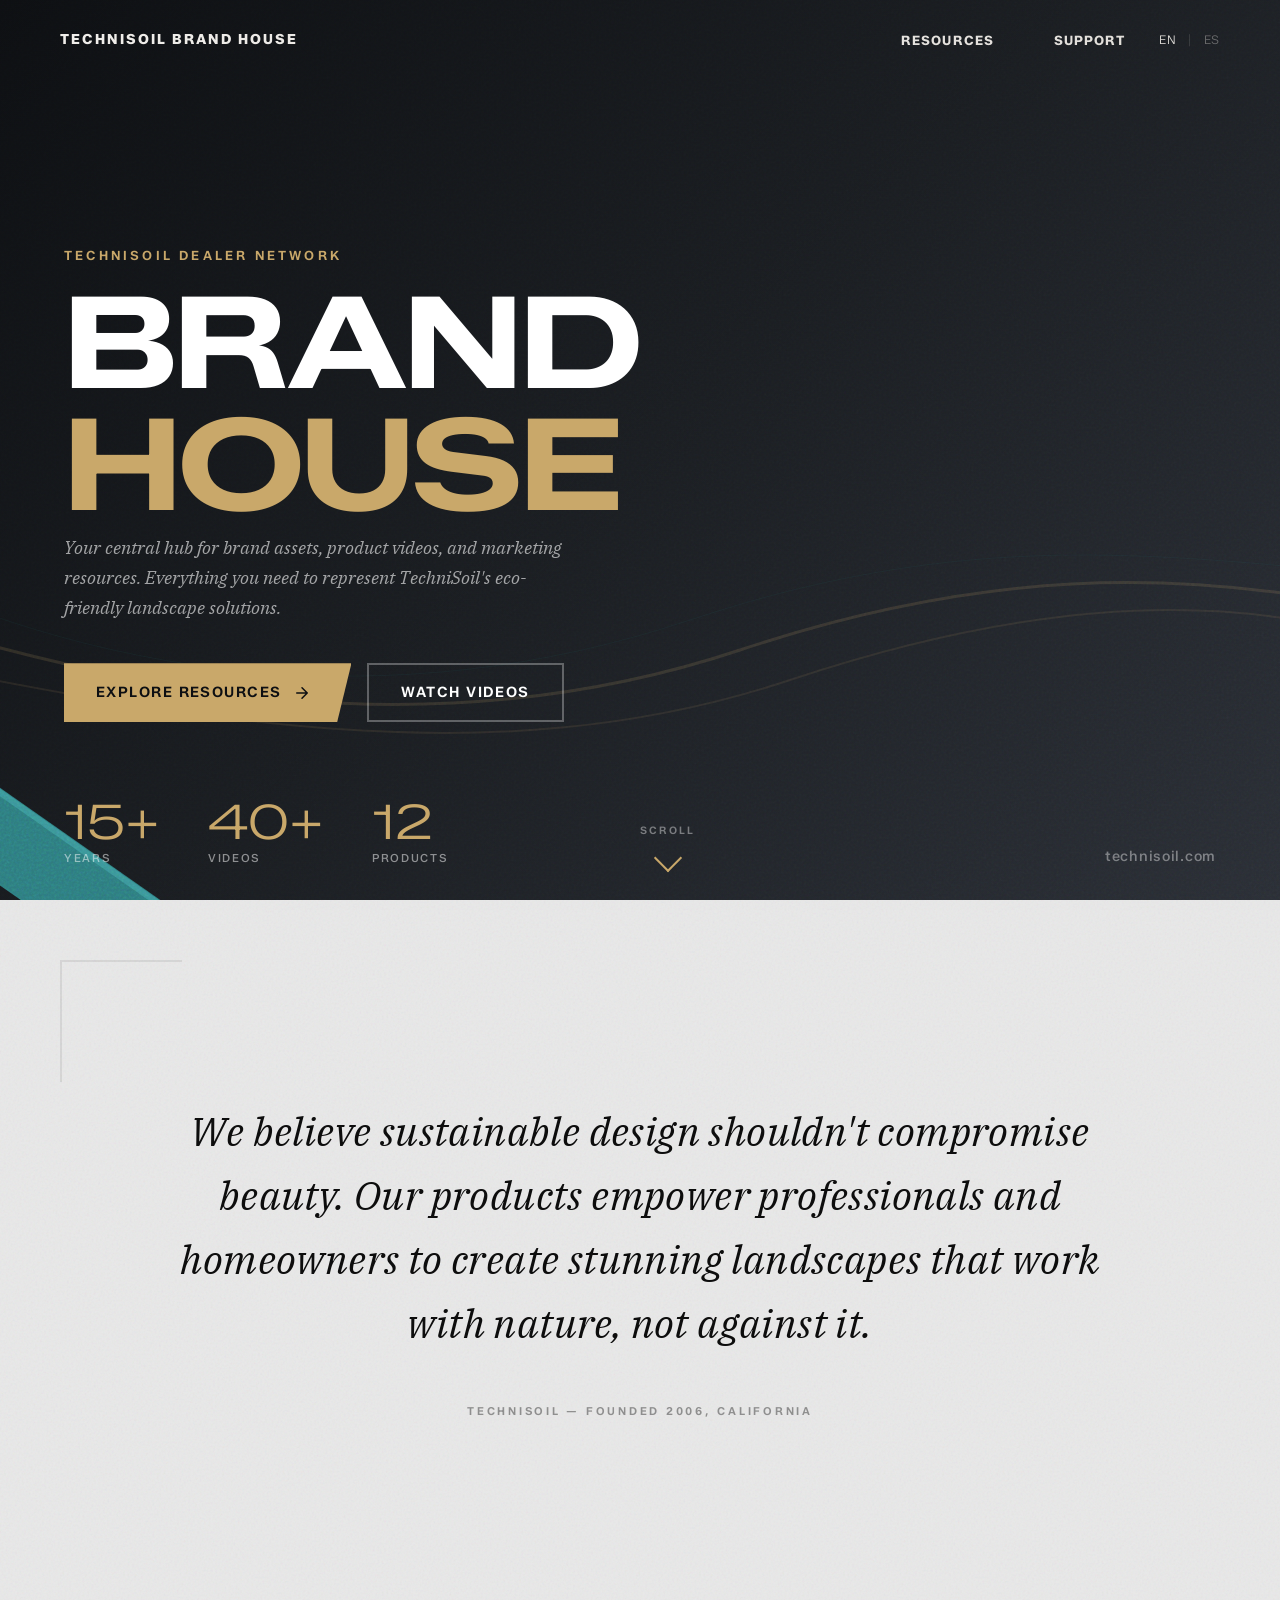
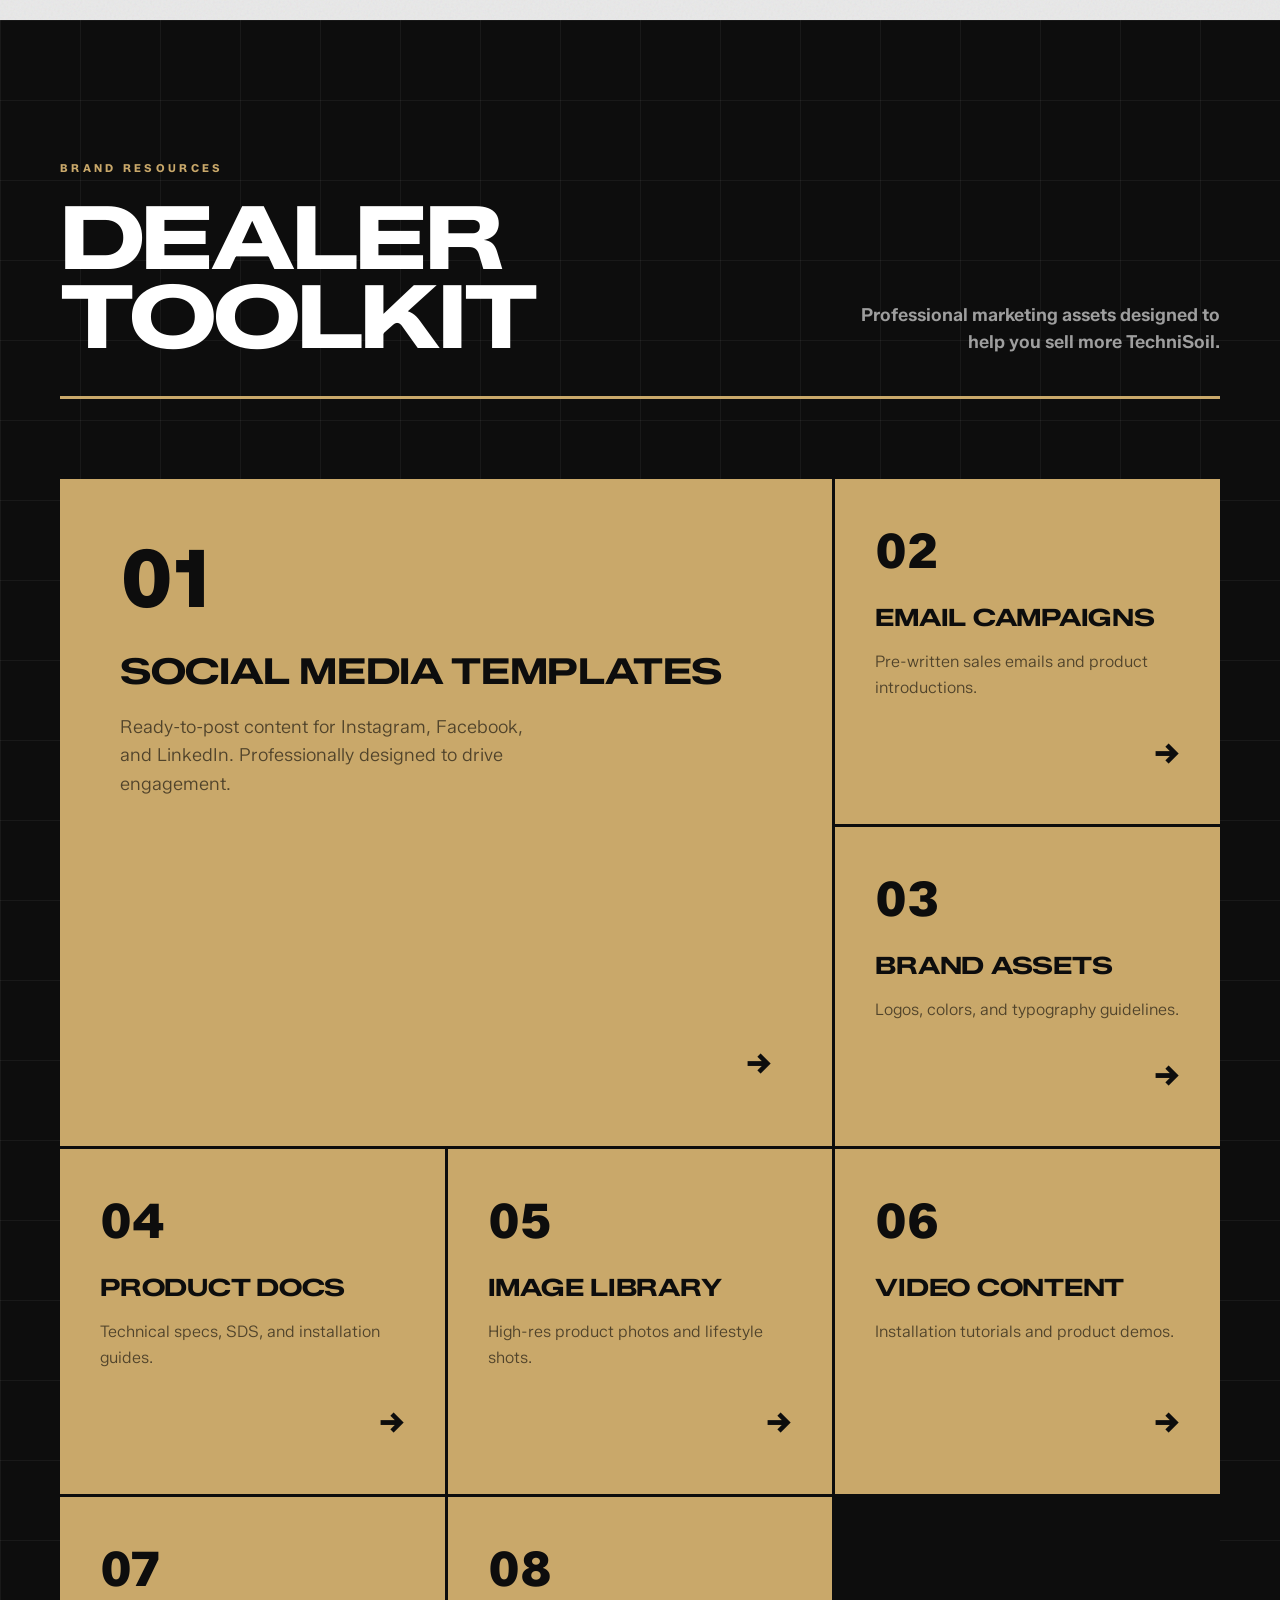
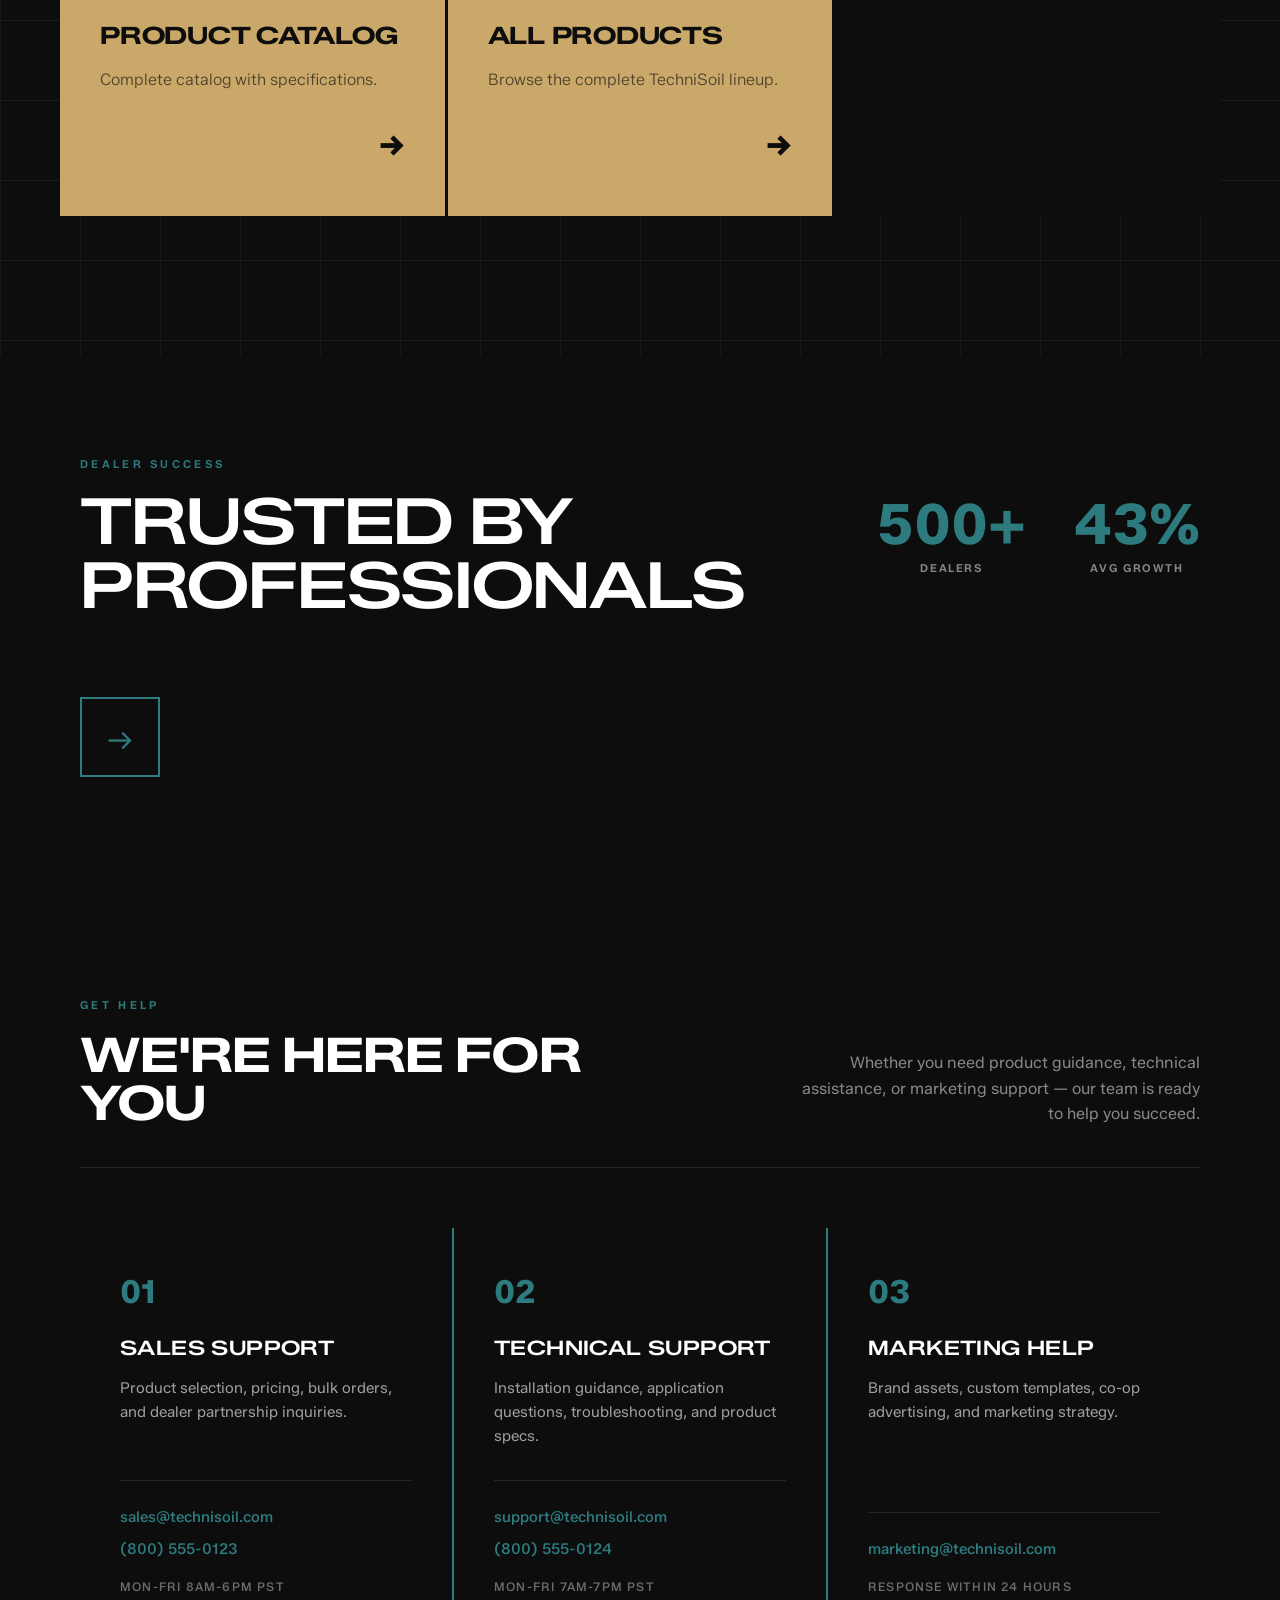
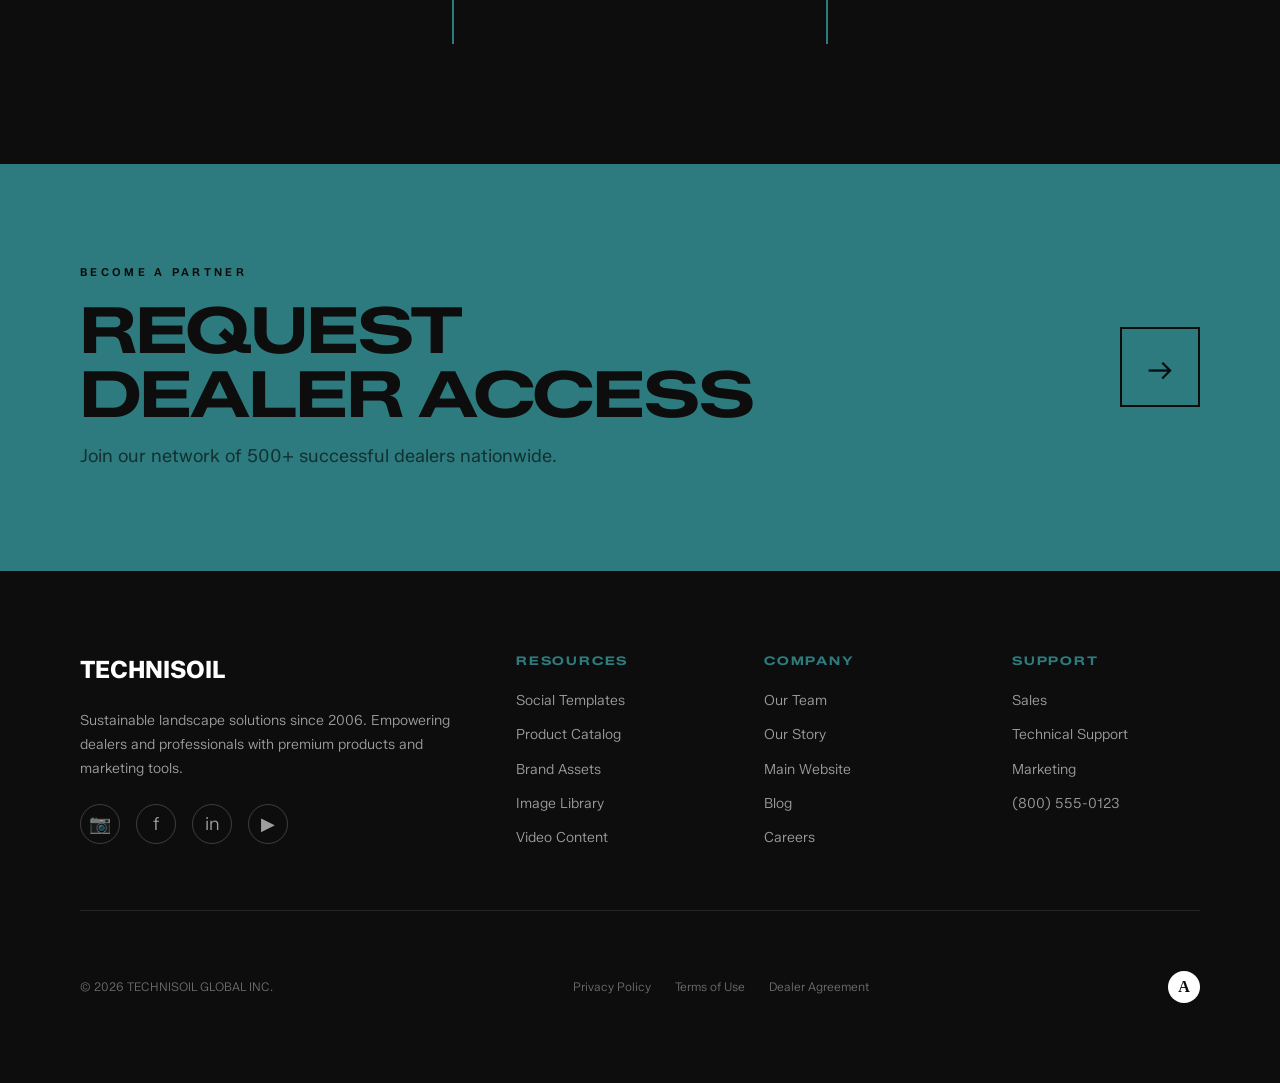
==== commit 5b39892f: "Integrate new diagonal stripes hero design into Brand House Major hero section redesign: - Animated " ====
--- a/index.html
+++ b/index.html
@@ -20,10 +20,17 @@
         :root {
             /* Arizona/Aztec Base Palette */
             --navy: #1a3a52;
-            --slate: #6b7280;
             --sand: #c9a86a;
+            --sand-bright: #d4b87a;
+            --sand-dark: #a88a4a;
             --brown: #8b6f47;
             --terracotta: #c17855;
+
+            /* Slate/Dark backgrounds */
+            --slate: #1a1d21;
+            --slate-dark: #0d0f12;
+            --slate-light: #2a2e35;
+            --slate-gray: #6b7280;
 
             /* Rich Plant Green (replaces electric) */
             --forest: #4a6741;
@@ -31,11 +38,13 @@
 
             /* Teal/Turquoise Accents */
             --teal: #2d7b7e;
+            --teal-light: #3a9598;
             --turquoise: #5fa5a5;
 
             /* Sky Blues */
             --sky: #9fb8c7;
             --sky-light: #c5d8e3;
+            --sky-blue: #1976B5;
 
             /* Creamy Corn */
             --cream: #f5ead8;
@@ -205,256 +214,408 @@
             transform: translateY(0);
         }
 
-        /* Hero */
+        /* Hero Section */
         .hero {
-            height: 100vh;
             position: relative;
+            width: 100%;
+            min-height: 100vh;
             display: flex;
-            align-items: center;
+            flex-direction: column;
             justify-content: center;
-            background: var(--black);
             overflow: hidden;
-        }
-
-        /* Background image */
-        .hero-bg-image {
+            background: linear-gradient(135deg, var(--slate-dark) 0%, var(--slate) 50%, var(--slate-light) 100%);
+        }
+
+        /* Diagonal Stripes - Top Right */
+        .diagonal-stripes {
+            position: absolute;
+            top: -10%;
+            right: -5%;
+            width: 50%;
+            height: 70%;
+            z-index: 1;
+            pointer-events: none;
+            overflow: hidden;
+        }
+
+        .stripe {
+            position: absolute;
+            background: var(--sand);
+            transform: rotate(-55deg);
+            transform-origin: top right;
+        }
+
+        .stripe-1 {
+            width: 120px;
+            height: 200%;
+            right: 80px;
+            top: -50%;
+            opacity: 0;
+            animation: stripeSlide 0.8s ease-out 0.3s forwards;
+        }
+
+        .stripe-2 {
+            width: 60px;
+            height: 200%;
+            right: 220px;
+            top: -50%;
+            opacity: 0;
+            animation: stripeSlide 0.8s ease-out 0.5s forwards;
+        }
+
+        .stripe-3 {
+            width: 8px;
+            height: 200%;
+            right: 300px;
+            top: -50%;
+            opacity: 0;
+            animation: stripeSlide 0.8s ease-out 0.7s forwards;
+        }
+
+        .stripe-4 {
+            width: 4px;
+            height: 200%;
+            right: 320px;
+            top: -50%;
+            background: var(--sand-bright);
+            opacity: 0;
+            animation: stripeSlide 0.8s ease-out 0.8s forwards;
+        }
+
+        @keyframes stripeSlide {
+            from {
+                opacity: 0;
+                transform: rotate(-55deg) translateY(-100px);
+            }
+            to {
+                opacity: 1;
+                transform: rotate(-55deg) translateY(0);
+            }
+        }
+
+        /* Bottom Left Diagonal Accent */
+        .diagonal-accent-bottom {
+            position: absolute;
+            bottom: -20%;
+            left: -10%;
+            width: 40%;
+            height: 60%;
+            z-index: 1;
+            pointer-events: none;
+        }
+
+        .accent-stripe {
+            position: absolute;
+            background: var(--teal);
+            transform: rotate(-55deg);
+        }
+
+        .accent-1 {
+            width: 80px;
+            height: 200%;
+            left: 50px;
+            bottom: -50%;
+            opacity: 0;
+            animation: stripeSlideUp 0.8s ease-out 0.9s forwards;
+        }
+
+        .accent-2 {
+            width: 6px;
+            height: 200%;
+            left: 150px;
+            bottom: -50%;
+            background: var(--teal-light);
+            opacity: 0;
+            animation: stripeSlideUp 0.8s ease-out 1s forwards;
+        }
+
+        @keyframes stripeSlideUp {
+            from {
+                opacity: 0;
+                transform: rotate(-55deg) translateY(100px);
+            }
+            to {
+                opacity: 1;
+                transform: rotate(-55deg) translateY(0);
+            }
+        }
+
+        /* Animated Swoosh Lines */
+        .swoosh-container {
+            position: absolute;
+            width: 100%;
+            height: 100%;
+            z-index: 2;
+            pointer-events: none;
+        }
+
+        .swoosh-container svg {
+            width: 100%;
+            height: 100%;
+        }
+
+        .swoosh-line {
+            stroke-dasharray: 2000;
+            stroke-dashoffset: 2000;
+            animation: drawLine 2s ease-out forwards;
+        }
+
+        .swoosh-line-1 { animation-delay: 1.2s; }
+        .swoosh-line-2 { animation-delay: 1.4s; }
+        .swoosh-line-3 { animation-delay: 1.6s; }
+
+        @keyframes drawLine {
+            to {
+                stroke-dashoffset: 0;
+            }
+        }
+
+        /* Hero Grain Overlay */
+        .hero-grain {
             position: absolute;
             inset: 0;
-            background: url('https://technisoil.wpengine.com/wp-content/uploads/2023/03/header-g3-commerical-12.jpg') 50% 50% / cover no-repeat;
-            filter: grayscale(100%);
-            opacity: 0.5;
-            z-index: 0;
-        }
-
-        /* Dramatic vignette overlay */
-        .hero-vignette {
-            position: absolute;
-            inset: 0;
-            background: radial-gradient(
-                ellipse 80% 70% at 50% 50%,
-                transparent 0%,
-                transparent 30%,
-                rgba(0, 0, 0, 0.3) 60%,
-                rgba(0, 0, 0, 0.7) 85%,
-                rgba(0, 0, 0, 0.9) 100%
-            );
-            z-index: 1;
+            z-index: 3;
             pointer-events: none;
-        }
-
-        /* Animated gradient background */
-        .hero::before {
-            content: '';
-            position: absolute;
-            inset: -50%;
-            background:
-                radial-gradient(circle at 20% 80%, var(--teal) 0%, transparent 50%),
-                radial-gradient(circle at 80% 20%, var(--sand) 0%, transparent 40%),
-                radial-gradient(circle at 50% 50%, rgba(45, 123, 126, 0.3) 0%, transparent 60%);
-            opacity: 0.4;
-            animation: heroGradient 15s ease infinite;
-            z-index: 2;
-        }
-
-        @keyframes heroGradient {
-            0%, 100% { transform: rotate(0deg) scale(1); }
-            50% { transform: rotate(180deg) scale(1.2); }
-        }
-
-        /* Grain texture */
-        .hero::after {
-            content: '';
-            position: absolute;
-            inset: 0;
-            background: url("data:image/svg+xml,%3Csvg viewBox='0 0 400 400' xmlns='http://www.w3.org/2000/svg'%3E%3Cfilter id='noiseFilter'%3E%3CfeTurbulence type='fractalNoise' baseFrequency='0.9' numOctaves='4' stitchTiles='stitch'/%3E%3C/filter%3E%3Crect width='100%25' height='100%25' filter='url(%23noiseFilter)' opacity='0.05'/%3E%3C/svg%3E");
-            pointer-events: none;
-            z-index: 3;
-        }
-
+            opacity: 0.25;
+            mix-blend-mode: overlay;
+            background-image: url("data:image/svg+xml,%3Csvg viewBox='0 0 400 400' xmlns='http://www.w3.org/2000/svg'%3E%3Cfilter id='noiseFilter'%3E%3CfeTurbulence type='fractalNoise' baseFrequency='0.9' numOctaves='4' stitchTiles='stitch'/%3E%3C/filter%3E%3Crect width='100%25' height='100%25' filter='url(%23noiseFilter)'/%3E%3C/svg%3E");
+        }
+
+        /* Hero Content */
         .hero-content {
             position: relative;
-            z-index: 4;
-            text-align: center;
-            padding: 0 40px;
-        }
-
-        .hero-eyebrow {
-            font-size: 0.75rem;
+            z-index: 10;
+            padding: 100px 4rem 2rem;
+            max-width: 900px;
+        }
+
+        /* Pre-title */
+        .pre-title {
+            font-size: 0.8rem;
             font-weight: 600;
-            letter-spacing: 0.4em;
+            letter-spacing: 0.25em;
             text-transform: uppercase;
             color: var(--sand);
-            margin-bottom: 40px;
+            margin-bottom: 1rem;
             opacity: 0;
-            transform: translateY(30px);
-            animation: heroFadeUp 1s ease 0.3s forwards;
-        }
-
+            transform: translateX(-20px);
+            animation: slideRight 0.6s ease-out 2s forwards;
+        }
+
+        @keyframes slideRight {
+            to {
+                opacity: 1;
+                transform: translateX(0);
+            }
+        }
+
+        /* Hero Title */
         .hero-title {
-            font-size: clamp(2.5rem, 7vw, 5rem);
-            font-weight: 800;
+            font-family: 'Zalando Sans Expanded', sans-serif;
+            font-size: clamp(3.5rem, 10vw, 8rem);
+            font-weight: 700;
             line-height: 0.95;
             letter-spacing: -0.02em;
-            color: var(--white);
-            margin-bottom: 0;
+            margin-bottom: 0.5rem;
             text-transform: uppercase;
         }
 
-        .hero-title-line {
+        .title-line {
             display: block;
             overflow: hidden;
         }
 
-        .hero-title-line span {
+        .title-line span {
             display: inline-block;
             opacity: 0;
             transform: translateY(100%);
-            animation: heroReveal 1.2s cubic-bezier(0.16, 1, 0.3, 1) forwards;
-        }
-
-        .hero-title-line:nth-child(1) span { animation-delay: 0.5s; }
-        .hero-title-line:nth-child(2) span { animation-delay: 0.7s; }
-
-        .hero-title-accent {
+        }
+
+        .title-line:nth-child(1) span {
+            animation: slideUp 0.8s cubic-bezier(0.16, 1, 0.3, 1) 2.2s forwards;
+            color: var(--white);
+        }
+
+        .title-line:nth-child(2) span {
+            animation: slideUp 0.8s cubic-bezier(0.16, 1, 0.3, 1) 2.4s forwards;
             color: var(--sand);
         }
 
-        @keyframes heroReveal {
+        @keyframes slideUp {
             to {
                 opacity: 1;
                 transform: translateY(0);
             }
         }
 
-        @keyframes heroFadeUp {
+        /* Hero Tagline */
+        .hero-tagline {
+            font-family: 'IBM Plex Serif', Georgia, serif;
+            font-size: 1.1rem;
+            font-weight: 400;
+            font-style: italic;
+            color: rgba(255, 255, 255, 0.6);
+            max-width: 500px;
+            line-height: 1.7;
+            margin-bottom: 2.5rem;
+            opacity: 0;
+            transform: translateY(20px);
+            animation: fadeUp 0.6s ease-out 2.6s forwards;
+        }
+
+        @keyframes fadeUp {
             to {
                 opacity: 1;
                 transform: translateY(0);
             }
         }
 
-        .hero-tagline {
-            font-size: clamp(1rem, 2vw, 1.25rem);
-            font-weight: 400;
-            color: rgba(255,255,255,0.6);
-            margin-top: 48px;
+        /* Hero CTA Buttons */
+        .hero-cta {
+            display: flex;
+            gap: 1rem;
+            flex-wrap: wrap;
+            opacity: 0;
+            transform: translateY(20px);
+            animation: fadeUp 0.6s ease-out 2.8s forwards;
+        }
+
+        .hero-btn {
+            display: inline-flex;
+            align-items: center;
+            gap: 0.75rem;
+            padding: 1rem 2rem;
+            font-family: 'Zalando Sans', sans-serif;
+            font-size: 0.9rem;
+            font-weight: 600;
+            text-decoration: none;
+            text-transform: uppercase;
             letter-spacing: 0.1em;
+            transition: all 0.3s ease;
+            cursor: pointer;
+            border: none;
+        }
+
+        .hero-btn-primary {
+            background: var(--sand);
+            color: var(--slate-dark);
+            clip-path: polygon(0 0, 100% 0, 95% 100%, 0% 100%);
+            padding-right: 2.5rem;
+        }
+
+        .hero-btn-primary:hover {
+            background: var(--sand-bright);
+            transform: translateX(4px);
+        }
+
+        .hero-btn-secondary {
+            background: transparent;
+            color: var(--white);
+            border: 2px solid rgba(255, 255, 255, 0.3);
+        }
+
+        .hero-btn-secondary:hover {
+            border-color: var(--sand);
+            color: var(--sand);
+        }
+
+        .hero-btn svg {
+            width: 18px;
+            height: 18px;
+            transition: transform 0.3s ease;
+        }
+
+        .hero-btn:hover svg {
+            transform: translateX(4px);
+        }
+
+        /* Bottom Bar */
+        .bottom-bar {
+            position: absolute;
+            bottom: 0;
+            left: 0;
+            right: 0;
+            z-index: 10;
+            display: flex;
+            justify-content: space-between;
+            align-items: flex-end;
+            padding: 2rem 4rem;
+        }
+
+        /* Stats */
+        .hero-stats {
+            display: flex;
+            gap: 3rem;
+            opacity: 0;
+            animation: fadeUp 0.6s ease-out 3s forwards;
+        }
+
+        .hero-stat {
+            text-align: left;
+        }
+
+        .hero-stat-number {
+            font-family: 'Zalando Sans Expanded', sans-serif;
+            font-size: 3rem;
+            color: var(--sand);
+            line-height: 1;
+        }
+
+        .hero-stat-label {
+            font-size: 0.7rem;
+            font-weight: 500;
+            letter-spacing: 0.15em;
             text-transform: uppercase;
+            color: rgba(255, 255, 255, 0.5);
+            margin-top: 0.25rem;
+        }
+
+        /* Website URL */
+        .website-url {
+            font-family: 'Zalando Sans', sans-serif;
+            font-size: 0.9rem;
+            font-weight: 500;
+            color: rgba(255, 255, 255, 0.4);
+            letter-spacing: 0.05em;
             opacity: 0;
-            animation: heroFadeUp 1s ease 1.2s forwards;
-        }
-
-        .hero-cta-wrap {
-            margin-top: 60px;
-            opacity: 0;
-            animation: heroFadeUp 1s ease 1.5s forwards;
-        }
-
-        .hero-scroll {
+            animation: fadeUp 0.6s ease-out 3.2s forwards;
+        }
+
+        /* Scroll Indicator */
+        .scroll-indicator {
             position: absolute;
-            bottom: 40px;
+            bottom: 2rem;
             left: 50%;
             transform: translateX(-50%);
+            z-index: 10;
             display: flex;
             flex-direction: column;
             align-items: center;
-            gap: 12px;
-            z-index: 3;
+            gap: 0.5rem;
             opacity: 0;
-            animation: heroFadeUp 1s ease 2s forwards;
-        }
-
-        .hero-scroll-text {
-            font-size: 0.625rem;
+            animation: fadeUp 0.6s ease-out 3.4s forwards;
+        }
+
+        .scroll-text {
+            font-size: 0.65rem;
             font-weight: 600;
-            letter-spacing: 0.3em;
+            letter-spacing: 0.2em;
             text-transform: uppercase;
-            color: rgba(255,255,255,0.4);
-        }
-
-        .hero-scroll-line {
-            width: 1px;
-            height: 60px;
-            background: linear-gradient(to bottom, var(--sand), transparent);
-            animation: scrollPulse 2s ease infinite;
-        }
-
-        @keyframes scrollPulse {
-            0%, 100% { opacity: 1; transform: scaleY(1); }
-            50% { opacity: 0.5; transform: scaleY(0.7); }
-        }
-
-        /* Side accents */
-        .hero-accent {
-            position: absolute;
-            font-size: 0.625rem;
-            font-weight: 600;
-            letter-spacing: 0.3em;
-            text-transform: uppercase;
-            color: rgba(255,255,255,0.15);
-            writing-mode: vertical-rl;
-            z-index: 3;
-        }
-
-        .hero-accent-left {
-            left: 40px;
-            top: 50%;
-            transform: translateY(-50%) rotate(180deg);
-        }
-
-        .hero-accent-right {
-            right: 40px;
-            top: 50%;
-            transform: translateY(-50%);
-        }
-
-        .hero-cta {
-            display: inline-flex;
-            align-items: center;
-            gap: 16px;
-            padding: 20px 48px;
-            background: transparent;
-            border: 2px solid var(--sand);
-            color: var(--sand);
-            font-size: 0.8125rem;
-            font-weight: 700;
-            letter-spacing: 0.15em;
-            text-transform: uppercase;
-            text-decoration: none;
-            transition: all 0.4s cubic-bezier(0.16, 1, 0.3, 1);
-            position: relative;
-            overflow: hidden;
-        }
-
-        .hero-cta::before {
-            content: '';
-            position: absolute;
-            top: 0;
-            left: 0;
-            right: 0;
-            bottom: 0;
-            background: var(--sand);
-            transform: scaleX(0);
-            transform-origin: right;
-            transition: transform 0.4s cubic-bezier(0.16, 1, 0.3, 1);
-            z-index: -1;
-        }
-
-        .hero-cta:hover {
-            color: var(--black);
-        }
-
-        .hero-cta:hover::before {
-            transform: scaleX(1);
-            transform-origin: left;
-        }
-
-        .hero-cta-arrow {
-            transition: transform 0.4s ease;
-        }
-
-        .hero-cta:hover .hero-cta-arrow {
-            transform: translateX(8px);
+            color: rgba(255, 255, 255, 0.4);
+        }
+
+        .scroll-arrow {
+            width: 20px;
+            height: 20px;
+            border-right: 2px solid var(--sand);
+            border-bottom: 2px solid var(--sand);
+            transform: rotate(45deg);
+            animation: bounce 2s ease-in-out infinite;
+        }
+
+        @keyframes bounce {
+            0%, 100% { transform: rotate(45deg) translate(0, 0); }
+            50% { transform: rotate(45deg) translate(5px, 5px); }
         }
 
         /* Resources */
@@ -2239,20 +2400,40 @@
                 font-size: 0.75rem;
             }
 
-            .hero {
-                padding: 32px 24px 40px;
-            }
-
-            .hero-accent {
+            .diagonal-stripes {
+                width: 60%;
+            }
+
+            .hero-content {
+                padding: 100px 2rem 2rem;
+            }
+
+            .bottom-bar {
+                flex-direction: column;
+                align-items: flex-start;
+                gap: 2rem;
+                padding: 2rem;
+            }
+
+            .hero-stats {
+                gap: 2rem;
+            }
+
+            .hero-stat-number {
+                font-size: 2rem;
+            }
+
+            .diagonal-stripes {
+                width: 70%;
+            }
+
+            .stripe-1 { width: 80px; right: 40px; }
+            .stripe-2 { width: 40px; right: 140px; }
+            .stripe-3 { right: 200px; }
+            .stripe-4 { right: 215px; }
+
+            .scroll-indicator {
                 display: none;
-            }
-
-            .hero-title {
-                font-size: clamp(2rem, 6vw, 4rem);
-            }
-
-            .hero-scroll {
-                bottom: 24px;
             }
 
             .data-hub {
@@ -2397,34 +2578,33 @@
                 padding: 8px 12px;
             }
 
-            .hero {
-                padding: 24px 16px 24px;
-            }
-
-            .hero-eyebrow {
-                font-size: 0.625rem;
-                margin-bottom: 24px;
-            }
-
             .hero-title {
-                font-size: clamp(1.75rem, 10vw, 3rem);
+                font-size: clamp(3rem, 15vw, 5rem);
             }
 
             .hero-tagline {
-                font-size: 0.875rem;
-                margin-top: 32px;
-            }
-
-            .hero-cta-wrap {
-                margin-top: 40px;
+                font-size: 1rem;
             }
 
             .hero-cta {
-                padding: 16px 32px;
-                font-size: 0.75rem;
-            }
-
-            .hero-scroll {
+                flex-direction: column;
+            }
+
+            .hero-btn {
+                width: 100%;
+                justify-content: center;
+            }
+
+            .hero-btn-primary {
+                clip-path: none;
+                padding-right: 2rem;
+            }
+
+            .pre-title {
+                font-size: 0.7rem;
+            }
+
+            .bottom-bar {
                 display: none;
             }
 
@@ -2493,29 +2673,100 @@
 
     <!-- Hero -->
     <section class="hero">
-        <div class="hero-bg-image"></div>
-        <div class="hero-vignette"></div>
-        <div class="hero-accent hero-accent-left">Est. 2006 California</div>
-        <div class="hero-accent hero-accent-right">Dealer Partner Network</div>
-
+        <!-- Diagonal Stripes - Top Right -->
+        <div class="diagonal-stripes">
+            <div class="stripe stripe-1"></div>
+            <div class="stripe stripe-2"></div>
+            <div class="stripe stripe-3"></div>
+            <div class="stripe stripe-4"></div>
+        </div>
+
+        <!-- Diagonal Accent - Bottom Left (Teal) -->
+        <div class="diagonal-accent-bottom">
+            <div class="accent-stripe accent-1"></div>
+            <div class="accent-stripe accent-2"></div>
+        </div>
+
+        <!-- Animated Swoosh Lines -->
+        <div class="swoosh-container">
+            <svg viewBox="0 0 1600 900" preserveAspectRatio="xMidYMid slice">
+                <path class="swoosh-line swoosh-line-1"
+                      d="M0,600 C300,700 600,750 900,650 C1200,550 1400,580 1600,620"
+                      stroke="rgba(201, 168, 106, 0.15)"
+                      stroke-width="3"
+                      fill="none"
+                      stroke-linecap="round"/>
+                <path class="swoosh-line swoosh-line-2"
+                      d="M0,650 C350,720 650,780 950,680 C1250,580 1450,600 1600,660"
+                      stroke="rgba(201, 168, 106, 0.1)"
+                      stroke-width="2"
+                      fill="none"
+                      stroke-linecap="round"/>
+                <path class="swoosh-line swoosh-line-3"
+                      d="M0,550 C250,680 550,720 850,620 C1150,520 1350,560 1600,580"
+                      stroke="rgba(45, 123, 126, 0.08)"
+                      stroke-width="1"
+                      fill="none"
+                      stroke-linecap="round"/>
+            </svg>
+        </div>
+
+        <!-- Grain Texture -->
+        <div class="hero-grain"></div>
+
+        <!-- Main Content -->
         <div class="hero-content">
-            <div class="hero-eyebrow">TechniSoil Dealer Network</div>
+            <!-- Pre-title -->
+            <p class="pre-title" data-translate="hero-pretitle">TechniSoil Dealer Network</p>
+
+            <!-- Main Title -->
             <h1 class="hero-title">
-                <span class="hero-title-line"><span>Earth.</span></span>
-                <span class="hero-title-line"><span class="hero-title-accent">Engineered.</span></span>
+                <span class="title-line"><span>Brand</span></span>
+                <span class="title-line"><span>House</span></span>
             </h1>
-            <p class="hero-tagline">Dealer Resources & Brand Assets</p>
-            <div class="hero-cta-wrap">
-                <a href="#data" class="hero-cta" id="exploreBtn">
-                    Explore Resources
-                    <span class="hero-cta-arrow">→</span>
+
+            <!-- Tagline -->
+            <p class="hero-tagline" data-translate="hero-tagline">
+                Your central hub for brand assets, product videos, and marketing resources. Everything you need to represent TechniSoil's eco-friendly landscape solutions.
+            </p>
+
+            <!-- CTA Buttons -->
+            <div class="hero-cta">
+                <a href="#data" class="hero-btn hero-btn-primary" id="exploreBtn">
+                    <span data-translate="hero-cta-explore">Explore Resources</span>
+                    <svg viewBox="0 0 24 24" fill="none" stroke="currentColor" stroke-width="2" stroke-linecap="round" stroke-linejoin="round">
+                        <path d="M5 12h14M12 5l7 7-7 7"/>
+                    </svg>
+                </a>
+                <a href="videos.html" class="hero-btn hero-btn-secondary">
+                    <span data-translate="hero-cta-videos">Watch Videos</span>
                 </a>
             </div>
         </div>
 
-        <div class="hero-scroll">
-            <span class="hero-scroll-text">Scroll</span>
-            <div class="hero-scroll-line"></div>
+        <!-- Bottom Bar -->
+        <div class="bottom-bar">
+            <div class="hero-stats">
+                <div class="hero-stat">
+                    <div class="hero-stat-number">15+</div>
+                    <div class="hero-stat-label" data-translate="hero-stat-years">Years</div>
+                </div>
+                <div class="hero-stat">
+                    <div class="hero-stat-number">40+</div>
+                    <div class="hero-stat-label" data-translate="hero-stat-videos">Videos</div>
+                </div>
+                <div class="hero-stat">
+                    <div class="hero-stat-number">12</div>
+                    <div class="hero-stat-label" data-translate="hero-stat-products">Products</div>
+                </div>
+            </div>
+            <div class="website-url">technisoil.com</div>
+        </div>
+
+        <!-- Scroll Indicator -->
+        <div class="scroll-indicator">
+            <span class="scroll-text" data-translate="hero-scroll">Scroll</span>
+            <div class="scroll-arrow"></div>
         </div>
     </section>
 
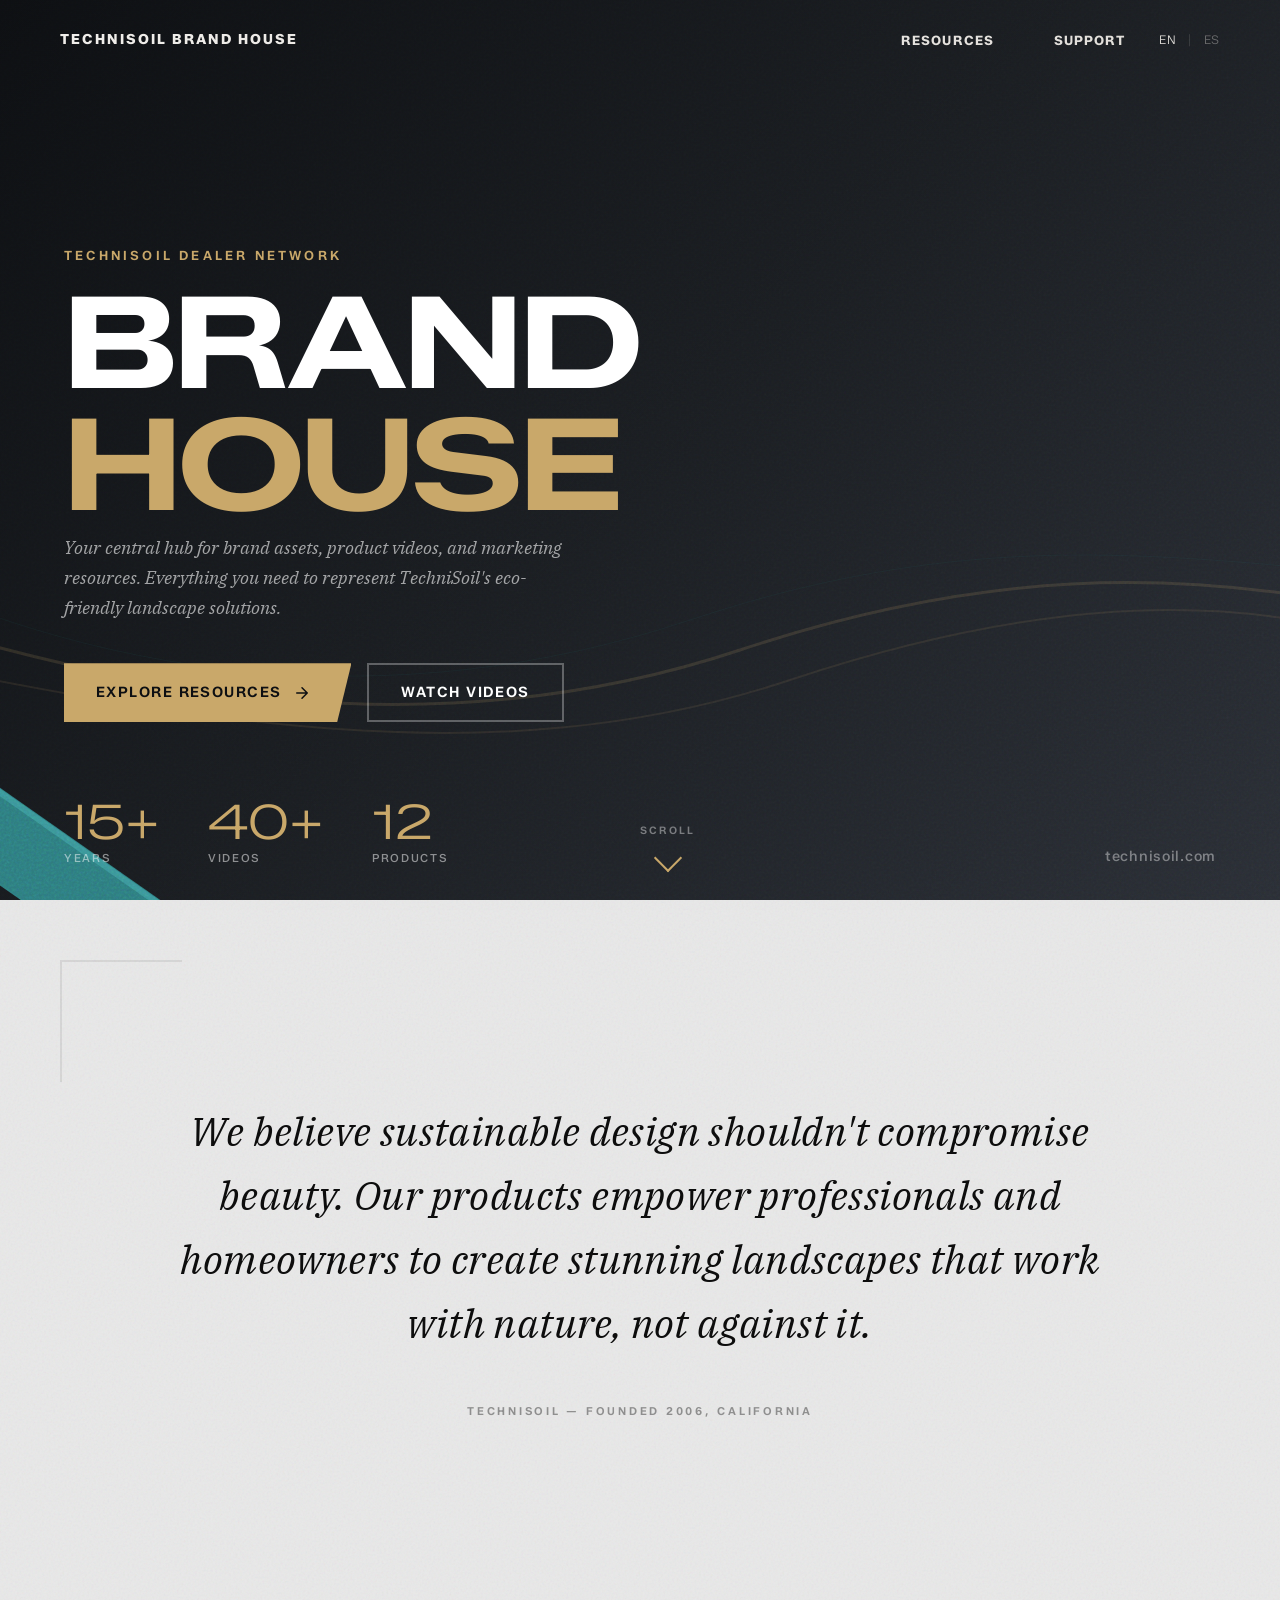
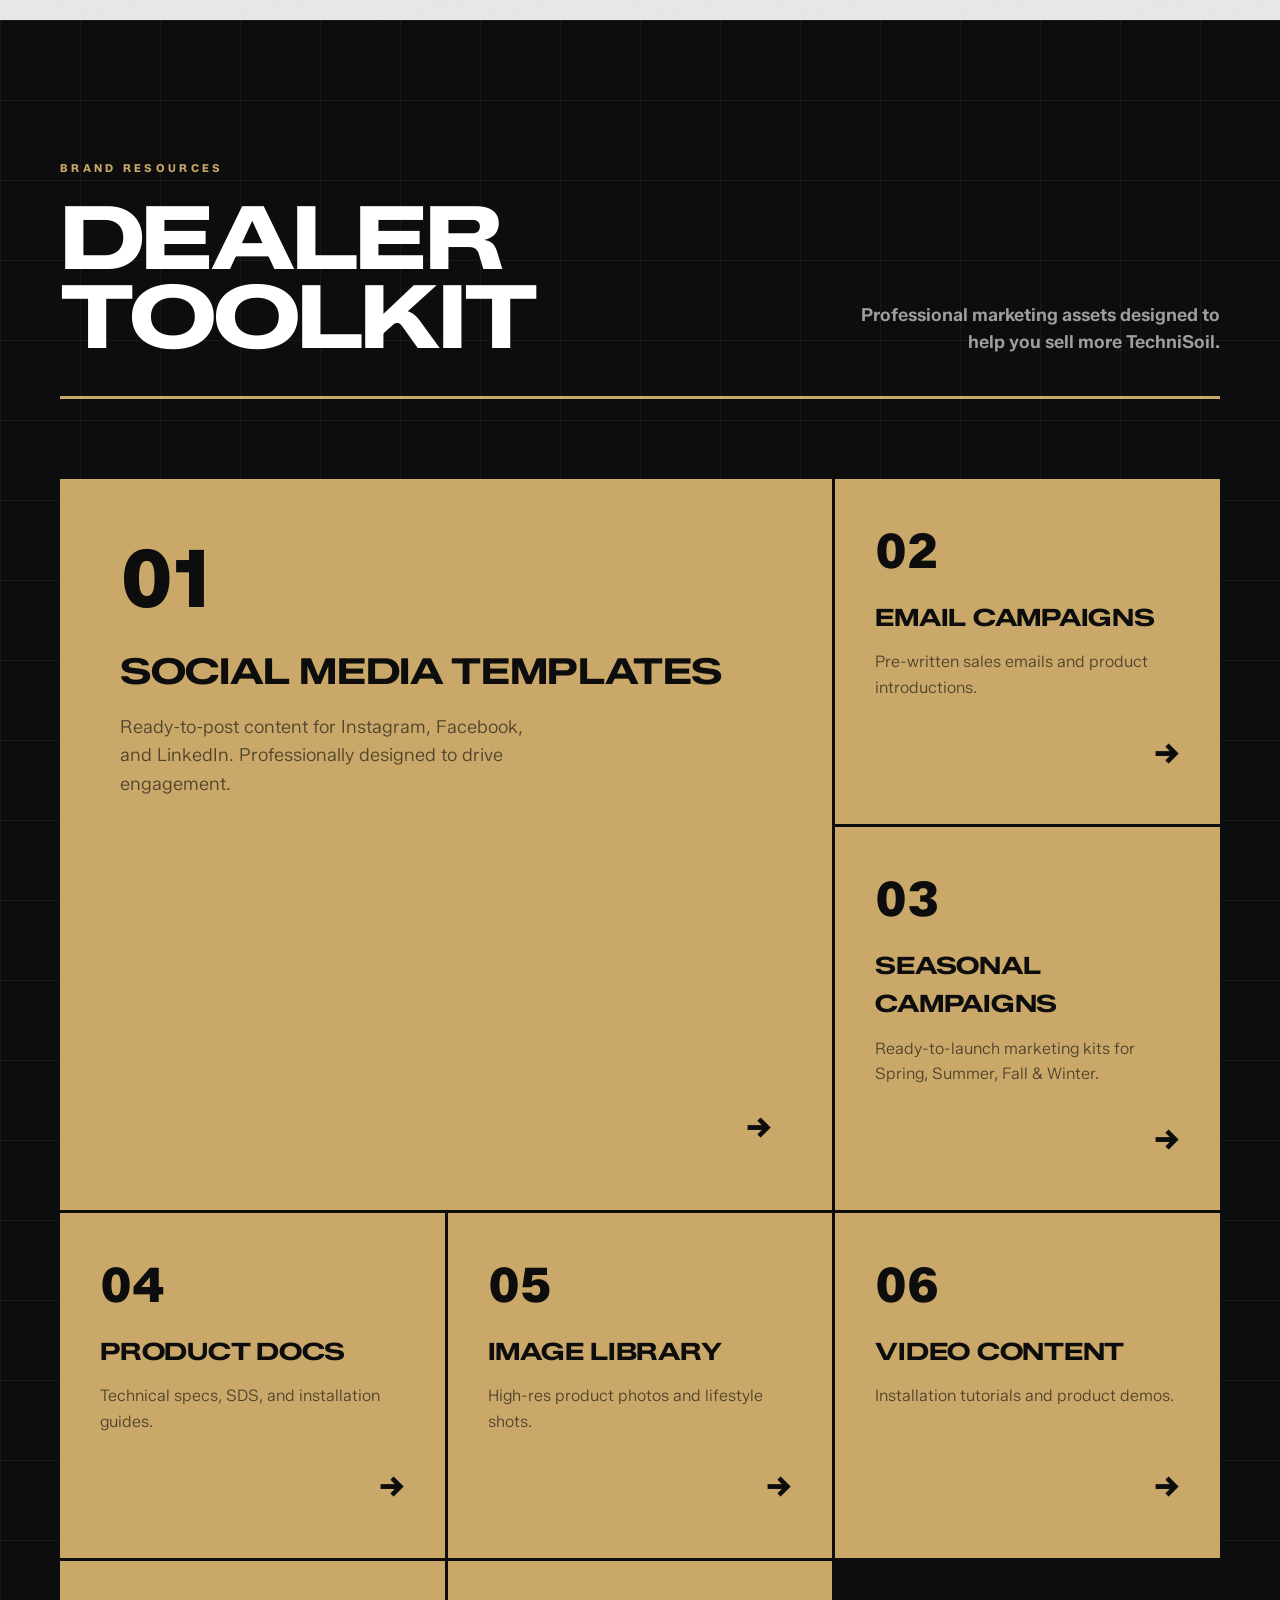
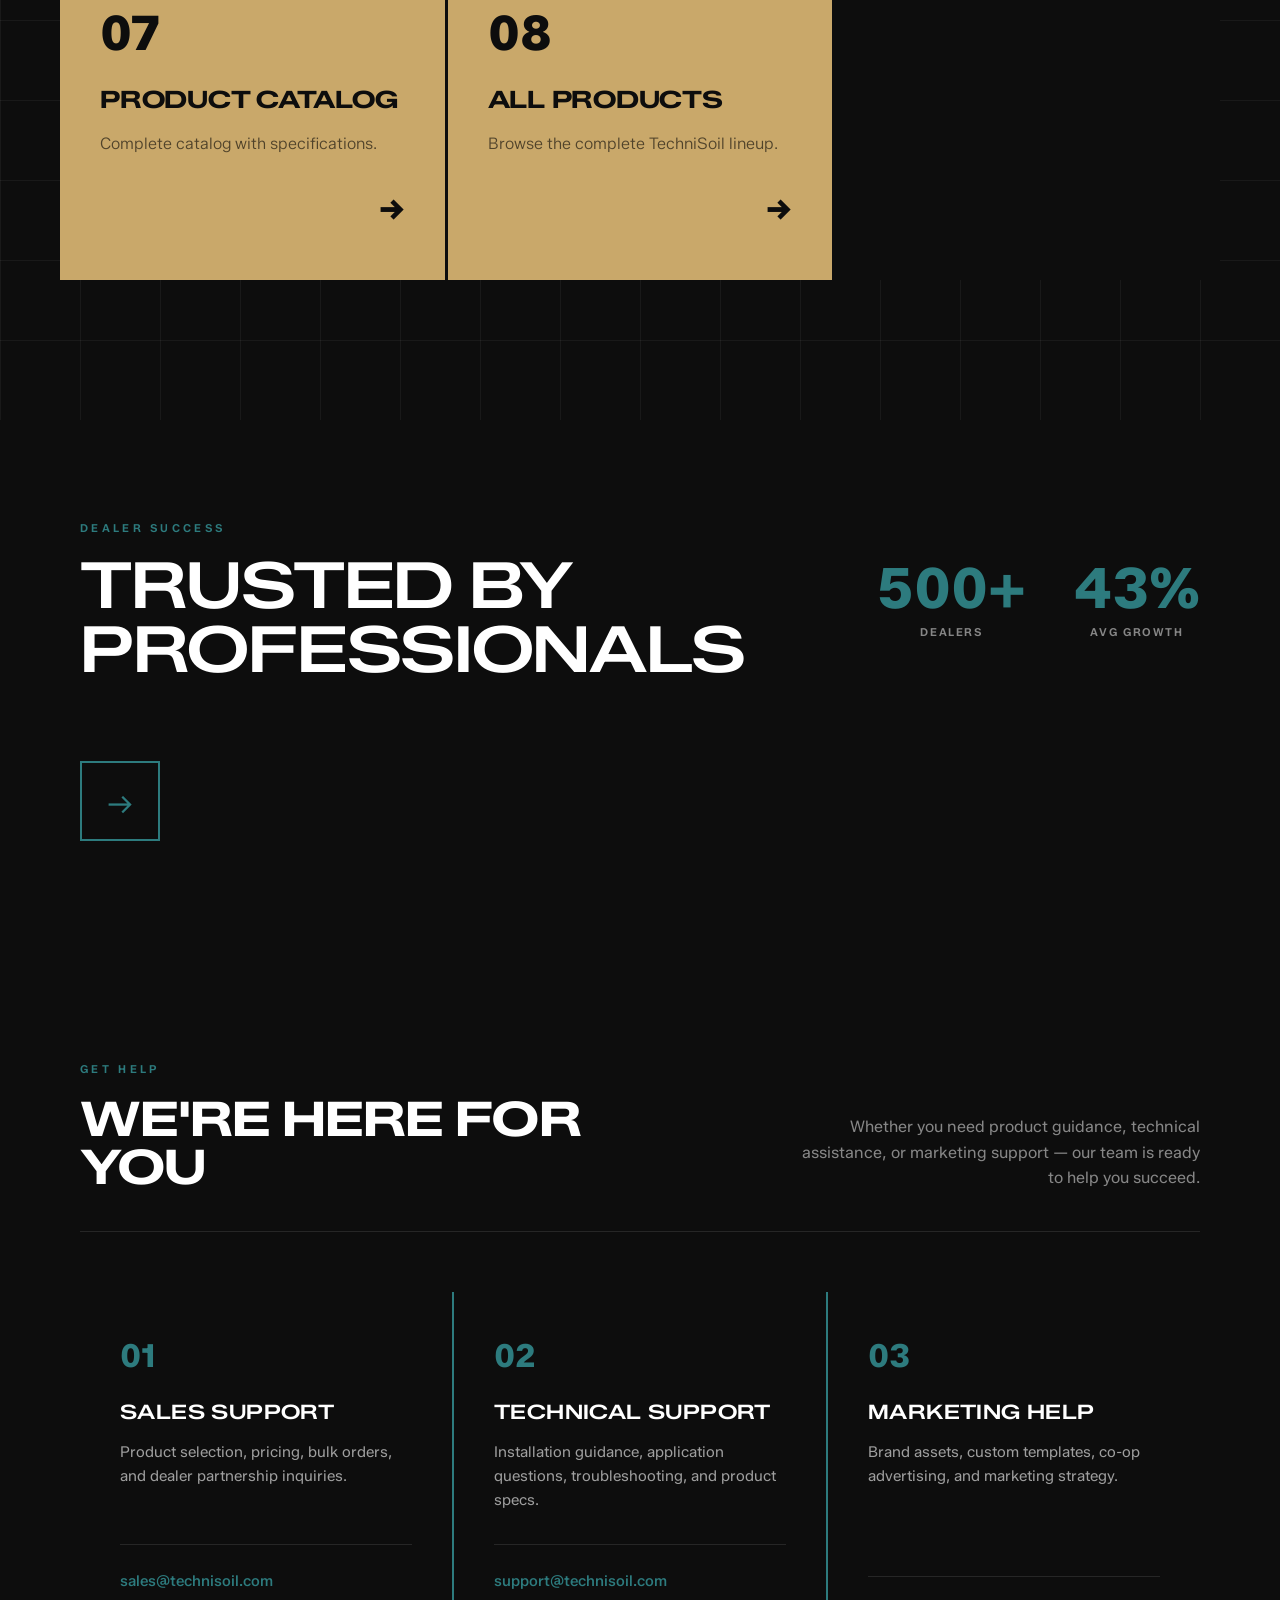
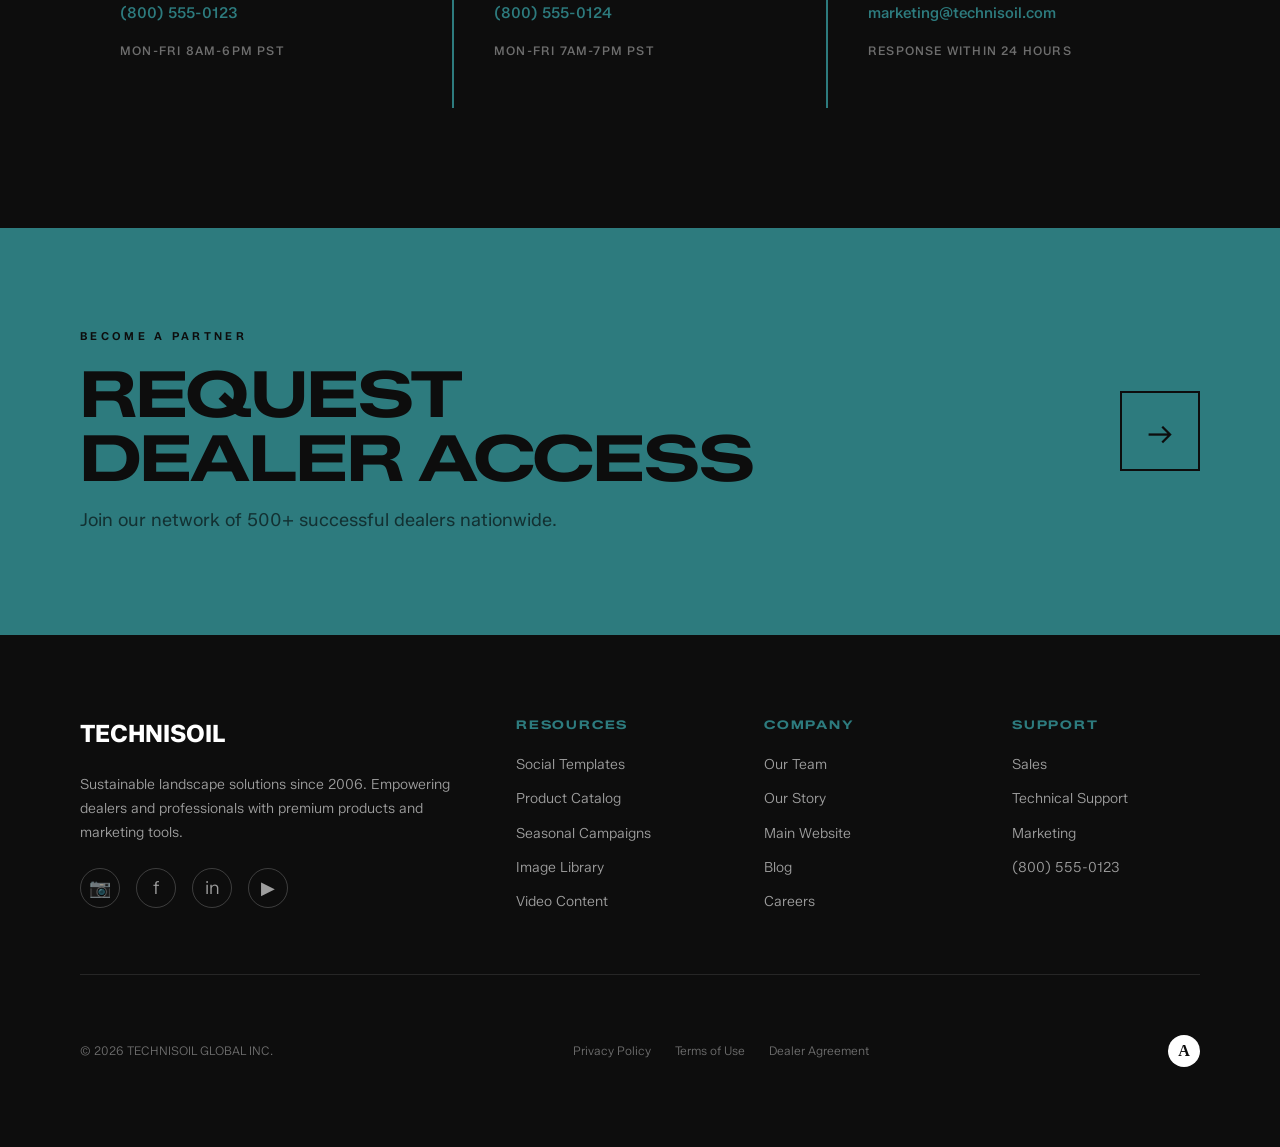
==== commit e19149ee: "Replace Brand Assets with Seasonal Campaign Kits in dealer toolkit - Renamed card 03 from "Brand Ass" ====
--- a/index.html
+++ b/index.html
@@ -2812,11 +2812,11 @@
                     </div>
                 </div>
 
-                <div class="data-card" data-modal="brand">
+                <div class="data-card" data-modal="campaigns">
                     <div class="data-card-inner">
                         <div class="data-card-number">03</div>
-                        <h3 class="data-card-title">Brand Assets</h3>
-                        <p class="data-card-desc">Logos, colors, and typography guidelines.</p>
+                        <h3 class="data-card-title">Seasonal Campaigns</h3>
+                        <p class="data-card-desc">Ready-to-launch marketing kits for Spring, Summer, Fall & Winter.</p>
                         <div class="data-card-arrow">→</div>
                     </div>
                 </div>
@@ -2968,40 +2968,48 @@
         </div>
     </div>
 
-    <div class="modal" id="modal-brand">
+    <div class="modal" id="modal-campaigns">
         <button class="modal-close">✕</button>
         <div class="modal-content">
             <div class="modal-header">
-                <h2 class="modal-title">BRAND<br>ASSETS</h2>
-                <p class="modal-subtitle">Logos. Colors. Typography.</p>
+                <h2 class="modal-title">SEASONAL<br>CAMPAIGNS</h2>
+                <p class="modal-subtitle">Ready-to-launch marketing kits for every season.</p>
             </div>
             <div class="modal-grid">
                 <div class="content-block">
-                    <div class="content-tag">Color Palette</div>
-                    <h3 class="content-heading">Official Colors</h3>
-                    <p class="content-body">Navy #112637<br>Slate #343e4a<br>Gold #9b600f<br>Green #00845f<br>Electric #00ff88</p>
+                    <div class="content-tag">Spring Kit</div>
+                    <h3 class="content-heading">Plan Your Outdoor Project</h3>
+                    <p class="content-body">4 social posts, email template, print flyer, ad copy<br>Theme: Drainage solutions before rainy season</p>
                     <div class="content-actions">
-                        <button class="btn-copy" data-copy="Navy #112637
-Slate #343e4a
-Gold #9b600f
-Green #00845f
-Electric #00ff88">Copy Colors</button>
+                        <button class="btn-copy">Download Spring Kit</button>
                     </div>
                 </div>
 
                 <div class="content-block">
-                    <div class="content-tag">Logo Files</div>
-                    <h3 class="content-heading">TechniSoil Logos</h3>
-                    <p class="content-body">Complete logo package: SVG, PNG, EPS<br>Full color, white, and black variations</p>
+                    <div class="content-tag">Summer Kit</div>
+                    <h3 class="content-heading">Beat the Heat</h3>
+                    <p class="content-body">4 social posts, email template, print flyer, ad copy<br>Theme: Permeable surfaces & outdoor living</p>
                     <div class="content-actions">
-                        <button class="btn-copy">Download Package</button>
+                        <button class="btn-copy">Download Summer Kit</button>
                     </div>
                 </div>
 
                 <div class="content-block">
-                    <div class="content-tag">Typography</div>
-                    <h3 class="content-heading">Brand Fonts</h3>
-                    <p class="content-body">System fonts: Helvetica Neue, -apple-system<br>Weights: 300, 500, 600, 700, 900</p>
+                    <div class="content-tag">Fall Kit</div>
+                    <h3 class="content-heading">Last Chance Before Winter</h3>
+                    <p class="content-body">4 social posts, email template, print flyer, ad copy<br>Theme: Book now before ground freezes</p>
+                    <div class="content-actions">
+                        <button class="btn-copy">Download Fall Kit</button>
+                    </div>
+                </div>
+
+                <div class="content-block">
+                    <div class="content-tag">Winter Kit</div>
+                    <h3 class="content-heading">Dream Now, Build in Spring</h3>
+                    <p class="content-body">4 social posts, email template, print flyer, ad copy<br>Theme: Planning & design consultations</p>
+                    <div class="content-actions">
+                        <button class="btn-copy">Download Winter Kit</button>
+                    </div>
                 </div>
             </div>
         </div>
@@ -3661,7 +3669,7 @@
                     <div class="footer-links">
                         <a href="social-templates.html">Social Templates</a>
                         <a href="https://technisoil.com/wp-content/uploads/2023/03/2023-Technisoil-Catalog.pdf" target="_blank">Product Catalog</a>
-                        <a href="#data">Brand Assets</a>
+                        <a href="#data">Seasonal Campaigns</a>
                         <a href="#data">Image Library</a>
                         <a href="#data">Video Content</a>
                     </div>
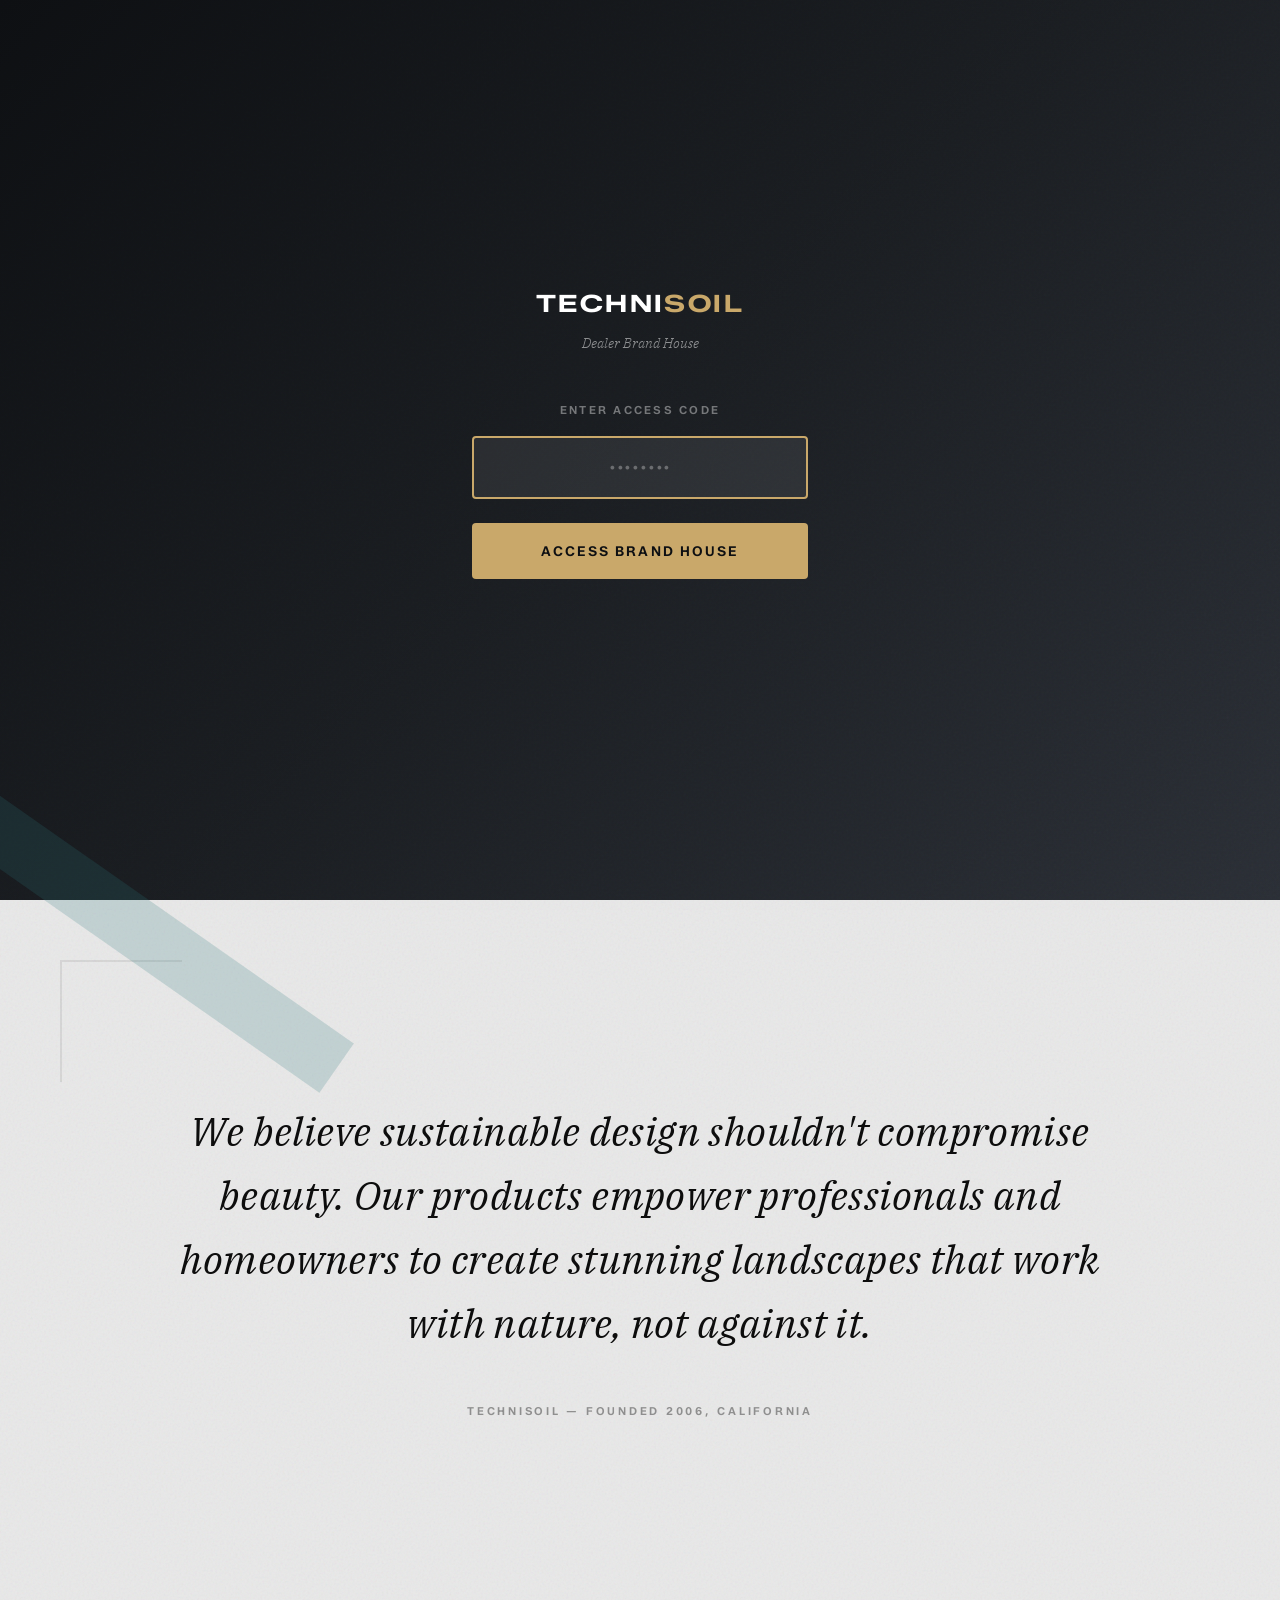
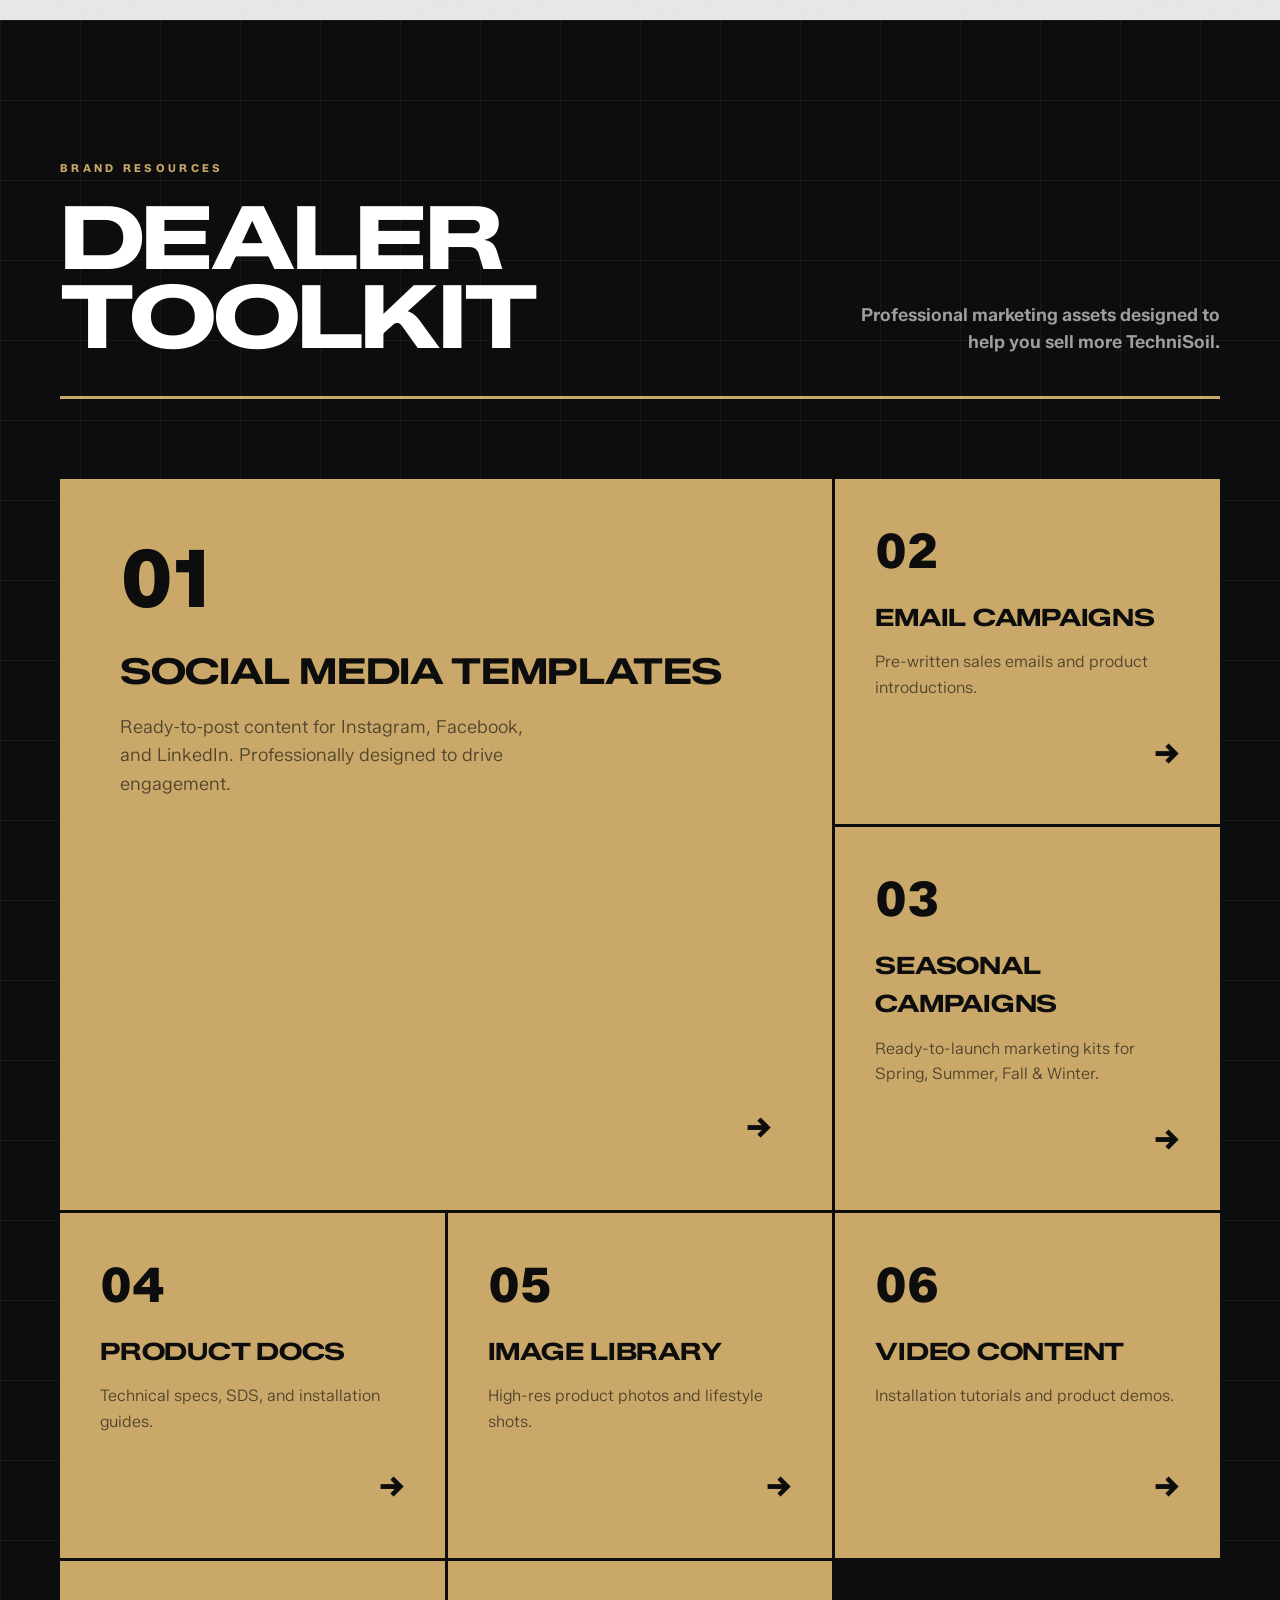
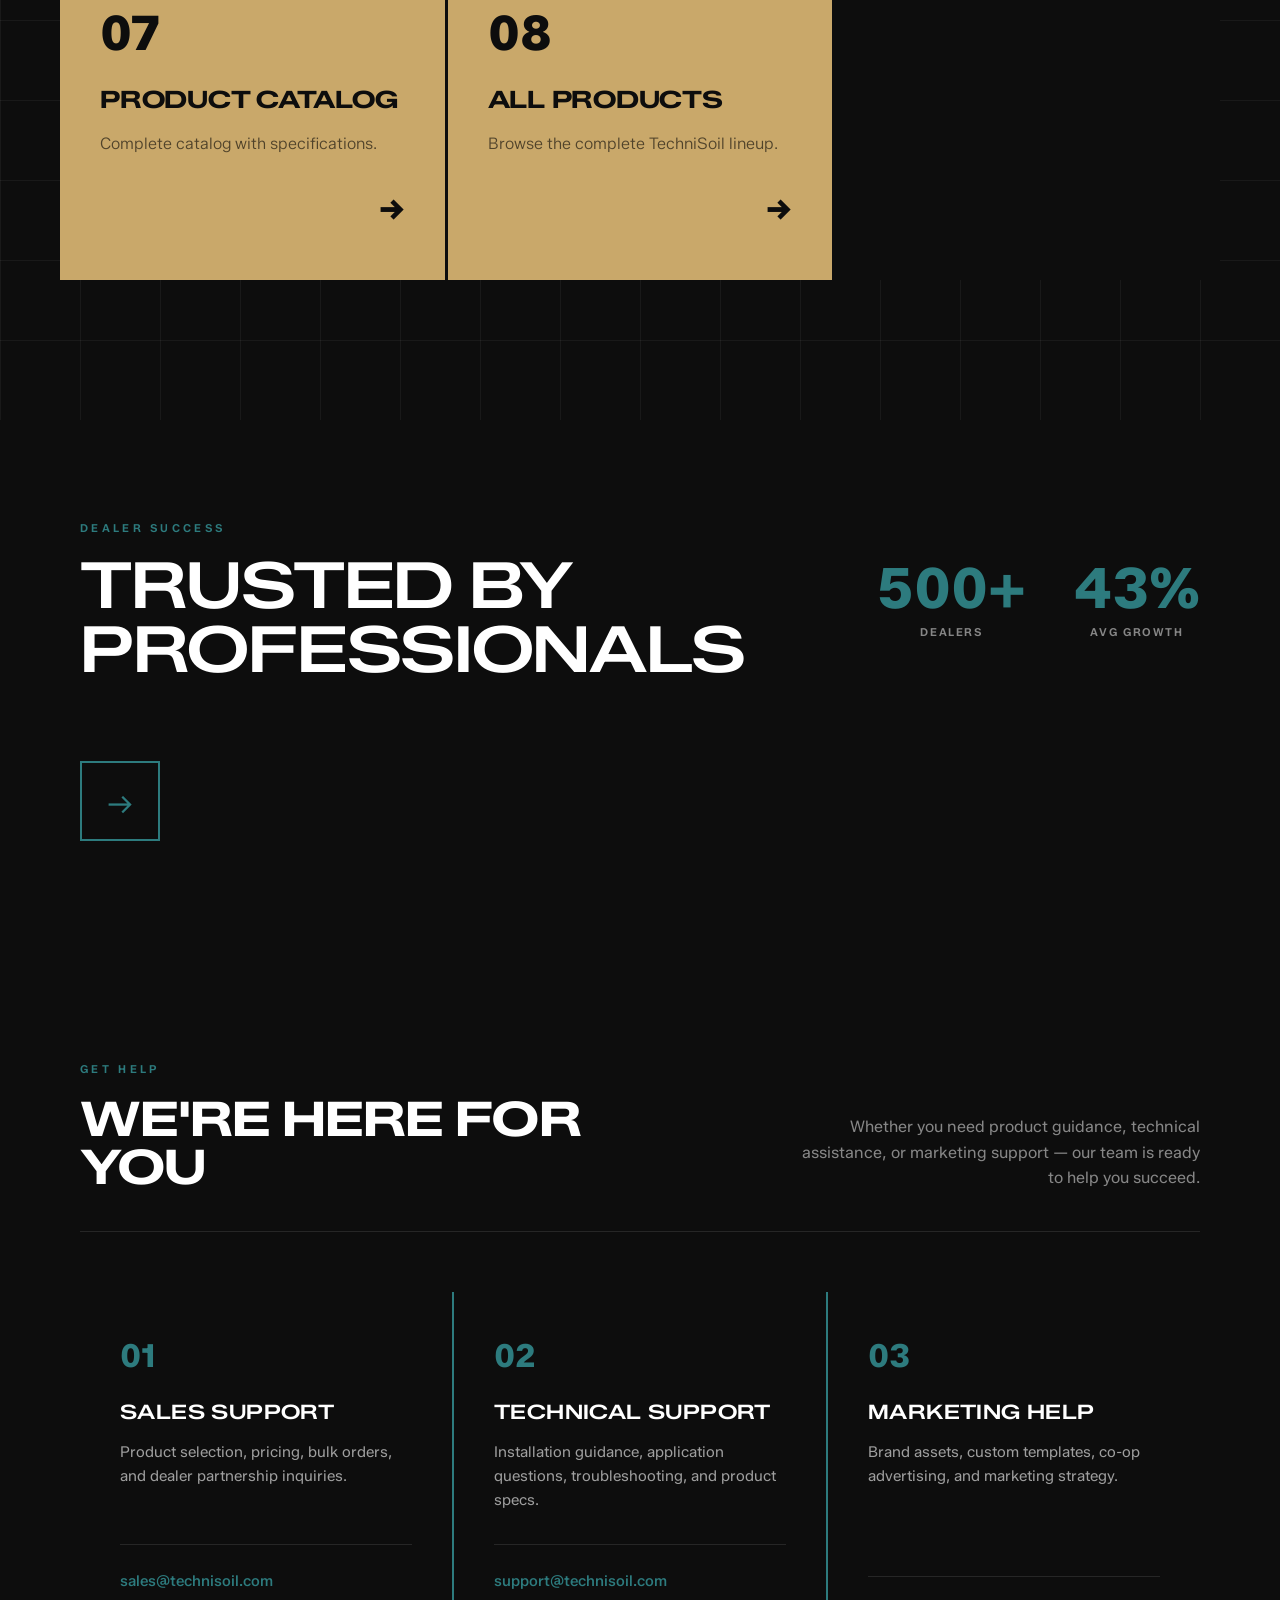
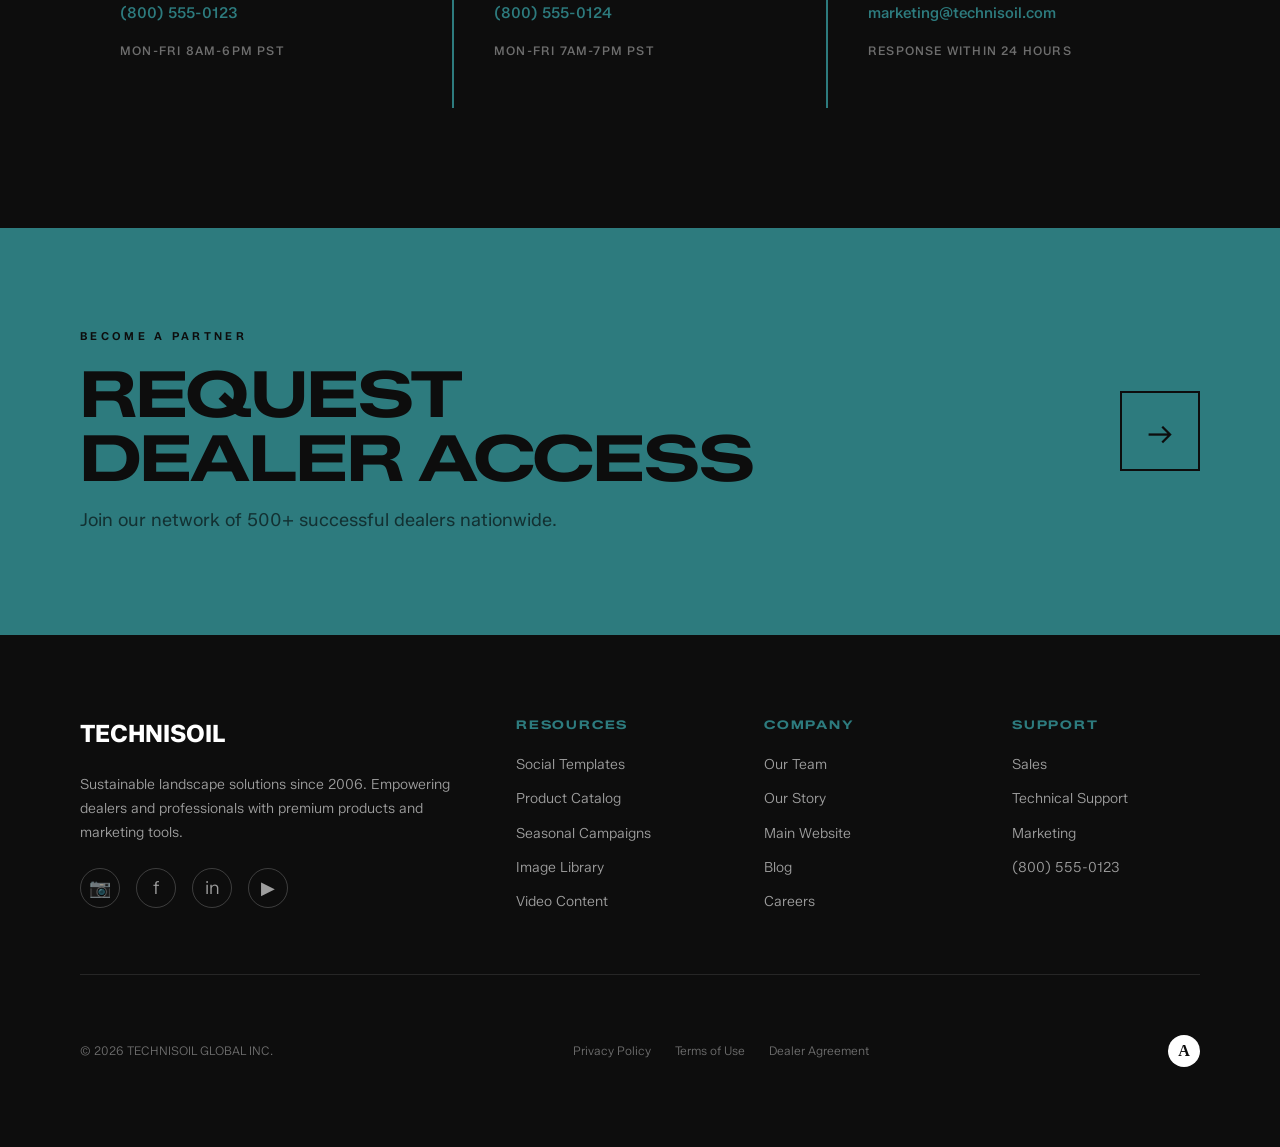
==== commit 556460d3: "Add password protection overlay to Brand House Features: - Elegant login screen matching site design" ====
--- a/index.html
+++ b/index.html
@@ -2652,9 +2652,287 @@
                 min-width: 300px;
             }
         }
+
+        /* Password Protection Overlay */
+        .password-overlay {
+            position: fixed;
+            inset: 0;
+            z-index: 9999;
+            background: linear-gradient(135deg, var(--slate-dark) 0%, var(--slate) 50%, var(--slate-light) 100%);
+            display: flex;
+            flex-direction: column;
+            align-items: center;
+            justify-content: center;
+            transition: opacity 0.6s ease, visibility 0.6s ease;
+        }
+
+        .password-overlay.hidden {
+            opacity: 0;
+            visibility: hidden;
+            pointer-events: none;
+        }
+
+        .password-overlay::before {
+            content: '';
+            position: absolute;
+            inset: 0;
+            background-image: url("data:image/svg+xml,%3Csvg viewBox='0 0 400 400' xmlns='http://www.w3.org/2000/svg'%3E%3Cfilter id='noiseFilter'%3E%3CfeTurbulence type='fractalNoise' baseFrequency='0.9' numOctaves='4' stitchTiles='stitch'/%3E%3C/filter%3E%3Crect width='100%25' height='100%25' filter='url(%23noiseFilter)'/%3E%3C/svg%3E");
+            opacity: 0.15;
+            mix-blend-mode: overlay;
+            pointer-events: none;
+        }
+
+        .password-content {
+            position: relative;
+            z-index: 1;
+            text-align: center;
+            padding: 2rem;
+            max-width: 400px;
+            width: 100%;
+        }
+
+        .password-logo {
+            margin-bottom: 3rem;
+            opacity: 0;
+            transform: translateY(20px);
+            animation: passwordFadeIn 0.8s ease 0.2s forwards;
+        }
+
+        .password-logo-text {
+            font-family: 'Zalando Sans Expanded', sans-serif;
+            font-size: 1.5rem;
+            font-weight: 700;
+            color: var(--white);
+            text-transform: uppercase;
+            letter-spacing: 0.1em;
+        }
+
+        .password-logo-text span {
+            color: var(--sand);
+        }
+
+        .password-subtitle {
+            font-family: 'IBM Plex Serif', serif;
+            font-style: italic;
+            font-size: 0.9rem;
+            color: rgba(255, 255, 255, 0.5);
+            margin-top: 0.5rem;
+        }
+
+        .password-form {
+            opacity: 0;
+            transform: translateY(20px);
+            animation: passwordFadeIn 0.8s ease 0.4s forwards;
+        }
+
+        .password-label {
+            display: block;
+            font-size: 0.7rem;
+            font-weight: 600;
+            letter-spacing: 0.2em;
+            text-transform: uppercase;
+            color: rgba(255, 255, 255, 0.4);
+            margin-bottom: 1rem;
+        }
+
+        .password-input-wrap {
+            position: relative;
+            margin-bottom: 1.5rem;
+        }
+
+        .password-input {
+            width: 100%;
+            padding: 1.25rem 1.5rem;
+            font-family: 'Zalando Sans', sans-serif;
+            font-size: 1rem;
+            font-weight: 500;
+            letter-spacing: 0.1em;
+            color: var(--white);
+            background: rgba(255, 255, 255, 0.05);
+            border: 2px solid rgba(255, 255, 255, 0.1);
+            border-radius: 4px;
+            outline: none;
+            transition: all 0.3s ease;
+            text-align: center;
+        }
+
+        .password-input::placeholder {
+            color: rgba(255, 255, 255, 0.3);
+            letter-spacing: 0.05em;
+        }
+
+        .password-input:focus {
+            border-color: var(--sand);
+            background: rgba(255, 255, 255, 0.08);
+        }
+
+        .password-input.error {
+            border-color: #e74c3c;
+            animation: shake 0.5s ease;
+        }
+
+        @keyframes shake {
+            0%, 100% { transform: translateX(0); }
+            20%, 60% { transform: translateX(-8px); }
+            40%, 80% { transform: translateX(8px); }
+        }
+
+        .password-submit {
+            width: 100%;
+            padding: 1.25rem 2rem;
+            font-family: 'Zalando Sans', sans-serif;
+            font-size: 0.85rem;
+            font-weight: 600;
+            letter-spacing: 0.15em;
+            text-transform: uppercase;
+            color: var(--slate-dark);
+            background: var(--sand);
+            border: none;
+            border-radius: 4px;
+            cursor: pointer;
+            transition: all 0.3s ease;
+        }
+
+        .password-submit:hover {
+            background: var(--sand-bright);
+            transform: translateY(-2px);
+        }
+
+        .password-error {
+            margin-top: 1rem;
+            font-size: 0.8rem;
+            color: #e74c3c;
+            opacity: 0;
+            transition: opacity 0.3s ease;
+        }
+
+        .password-error.visible {
+            opacity: 1;
+        }
+
+        @keyframes passwordFadeIn {
+            to {
+                opacity: 1;
+                transform: translateY(0);
+            }
+        }
+
+        /* Loading state */
+        .password-overlay.loading .password-submit {
+            pointer-events: none;
+            opacity: 0.7;
+        }
+
+        .password-overlay.loading .password-submit::after {
+            content: '';
+            display: inline-block;
+            width: 16px;
+            height: 16px;
+            margin-left: 10px;
+            border: 2px solid var(--slate-dark);
+            border-top-color: transparent;
+            border-radius: 50%;
+            animation: spin 0.8s linear infinite;
+            vertical-align: middle;
+        }
+
+        @keyframes spin {
+            to { transform: rotate(360deg); }
+        }
+
+        /* Decorative stripes on password screen */
+        .password-stripes {
+            position: absolute;
+            top: -10%;
+            right: -5%;
+            width: 40%;
+            height: 60%;
+            pointer-events: none;
+            overflow: hidden;
+        }
+
+        .password-stripe {
+            position: absolute;
+            background: var(--sand);
+            transform: rotate(-55deg);
+            transform-origin: top right;
+            opacity: 0.15;
+        }
+
+        .password-stripe-1 {
+            width: 80px;
+            height: 200%;
+            right: 60px;
+            top: -50%;
+        }
+
+        .password-stripe-2 {
+            width: 30px;
+            height: 200%;
+            right: 160px;
+            top: -50%;
+        }
+
+        .password-stripes-bottom {
+            position: absolute;
+            bottom: -15%;
+            left: -8%;
+            width: 30%;
+            height: 50%;
+            pointer-events: none;
+        }
+
+        .password-stripe-teal {
+            position: absolute;
+            background: var(--teal);
+            transform: rotate(-55deg);
+            opacity: 0.2;
+        }
+
+        .password-stripe-3 {
+            width: 60px;
+            height: 200%;
+            left: 40px;
+            bottom: -50%;
+        }
     </style>
 </head>
 <body>
+    <!-- Password Protection Overlay -->
+    <div class="password-overlay" id="passwordOverlay">
+        <!-- Decorative stripes -->
+        <div class="password-stripes">
+            <div class="password-stripe password-stripe-1"></div>
+            <div class="password-stripe password-stripe-2"></div>
+        </div>
+        <div class="password-stripes-bottom">
+            <div class="password-stripe-teal password-stripe-3"></div>
+        </div>
+
+        <div class="password-content">
+            <div class="password-logo">
+                <div class="password-logo-text">Techni<span>Soil</span></div>
+                <div class="password-subtitle">Dealer Brand House</div>
+            </div>
+
+            <form class="password-form" id="passwordForm">
+                <label class="password-label">Enter Access Code</label>
+                <div class="password-input-wrap">
+                    <input
+                        type="password"
+                        class="password-input"
+                        id="passwordInput"
+                        placeholder="••••••••"
+                        autocomplete="off"
+                        autofocus
+                    >
+                </div>
+                <button type="submit" class="password-submit">Access Brand House</button>
+                <div class="password-error" id="passwordError">Incorrect password. Please try again.</div>
+            </form>
+        </div>
+    </div>
+
     <!-- Navigation -->
     <nav class="nav">
         <div class="nav-content">
@@ -3710,6 +3988,64 @@
     </footer>
 
     <script>
+        // Password Protection
+        (function() {
+            const CORRECT_PASSWORD = 'dealers';
+            const SESSION_KEY = 'technisoil_access';
+
+            const overlay = document.getElementById('passwordOverlay');
+            const form = document.getElementById('passwordForm');
+            const input = document.getElementById('passwordInput');
+            const errorMsg = document.getElementById('passwordError');
+
+            // Check if already authenticated in this session
+            if (sessionStorage.getItem(SESSION_KEY) === 'granted') {
+                overlay.classList.add('hidden');
+                return;
+            }
+
+            // Prevent scrolling when overlay is visible
+            document.body.style.overflow = 'hidden';
+
+            form.addEventListener('submit', function(e) {
+                e.preventDefault();
+
+                const password = input.value.trim().toLowerCase();
+
+                if (password === CORRECT_PASSWORD) {
+                    // Success
+                    overlay.classList.add('loading');
+                    errorMsg.classList.remove('visible');
+                    input.classList.remove('error');
+
+                    // Store in session
+                    sessionStorage.setItem(SESSION_KEY, 'granted');
+
+                    // Fade out after brief delay
+                    setTimeout(function() {
+                        overlay.classList.add('hidden');
+                        document.body.style.overflow = '';
+                    }, 600);
+                } else {
+                    // Error
+                    input.classList.add('error');
+                    errorMsg.classList.add('visible');
+                    input.value = '';
+                    input.focus();
+
+                    // Remove error class after animation
+                    setTimeout(function() {
+                        input.classList.remove('error');
+                    }, 500);
+                }
+            });
+
+            // Clear error on input
+            input.addEventListener('input', function() {
+                errorMsg.classList.remove('visible');
+            });
+        })();
+
         // Scroll Reveal
         const revealElements = document.querySelectorAll('.reveal');
 
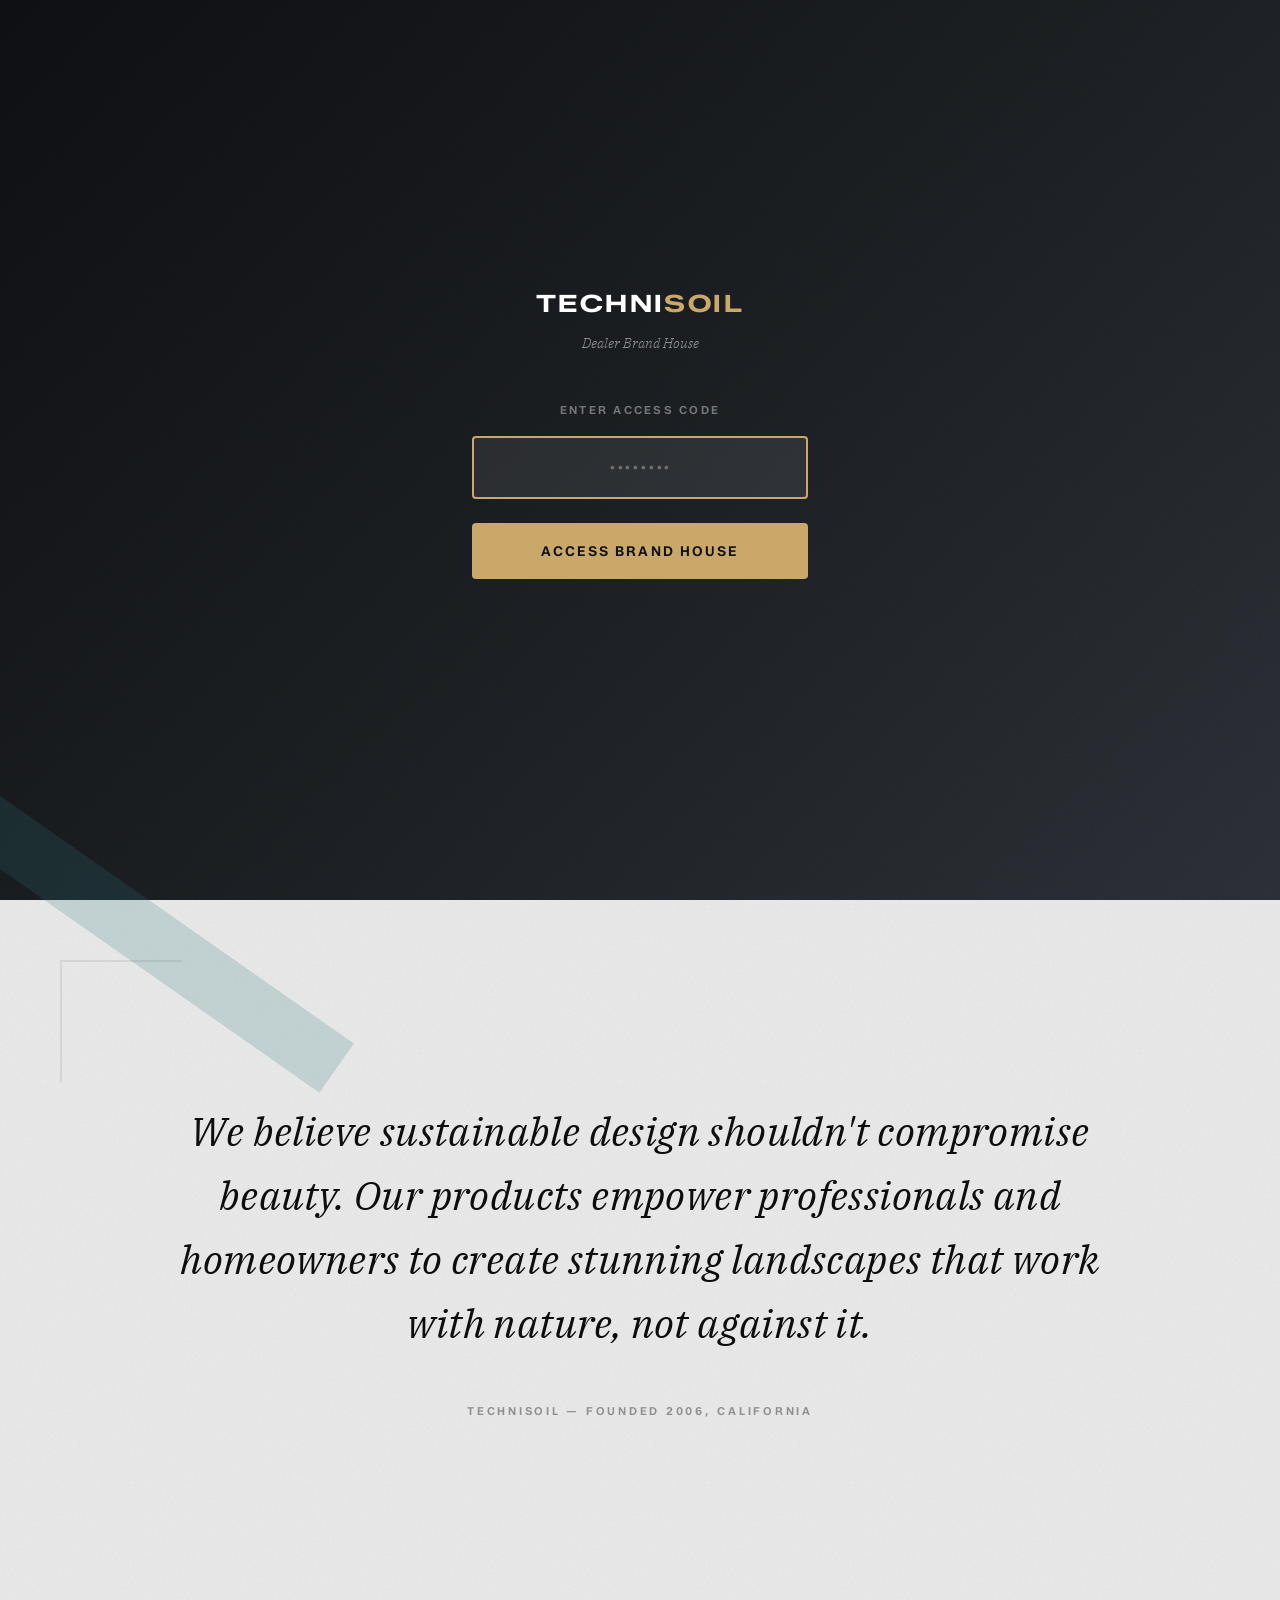
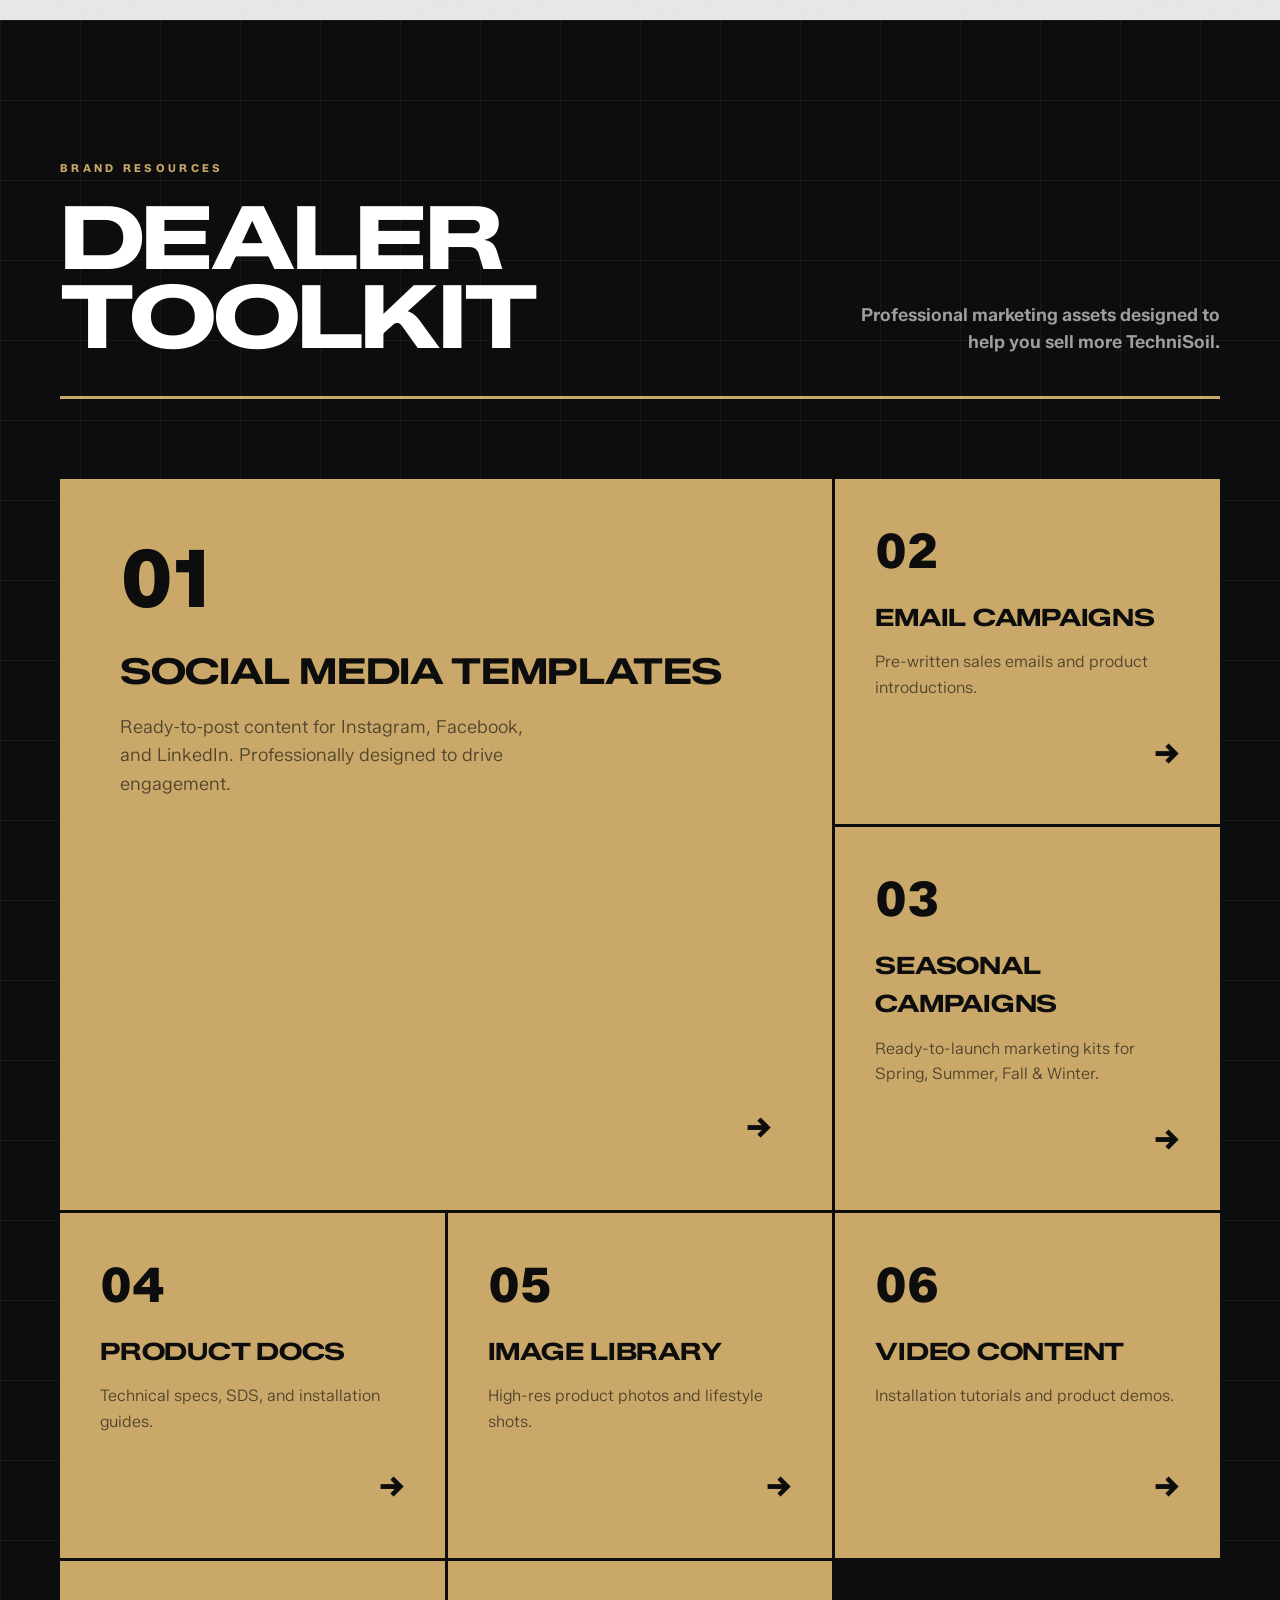
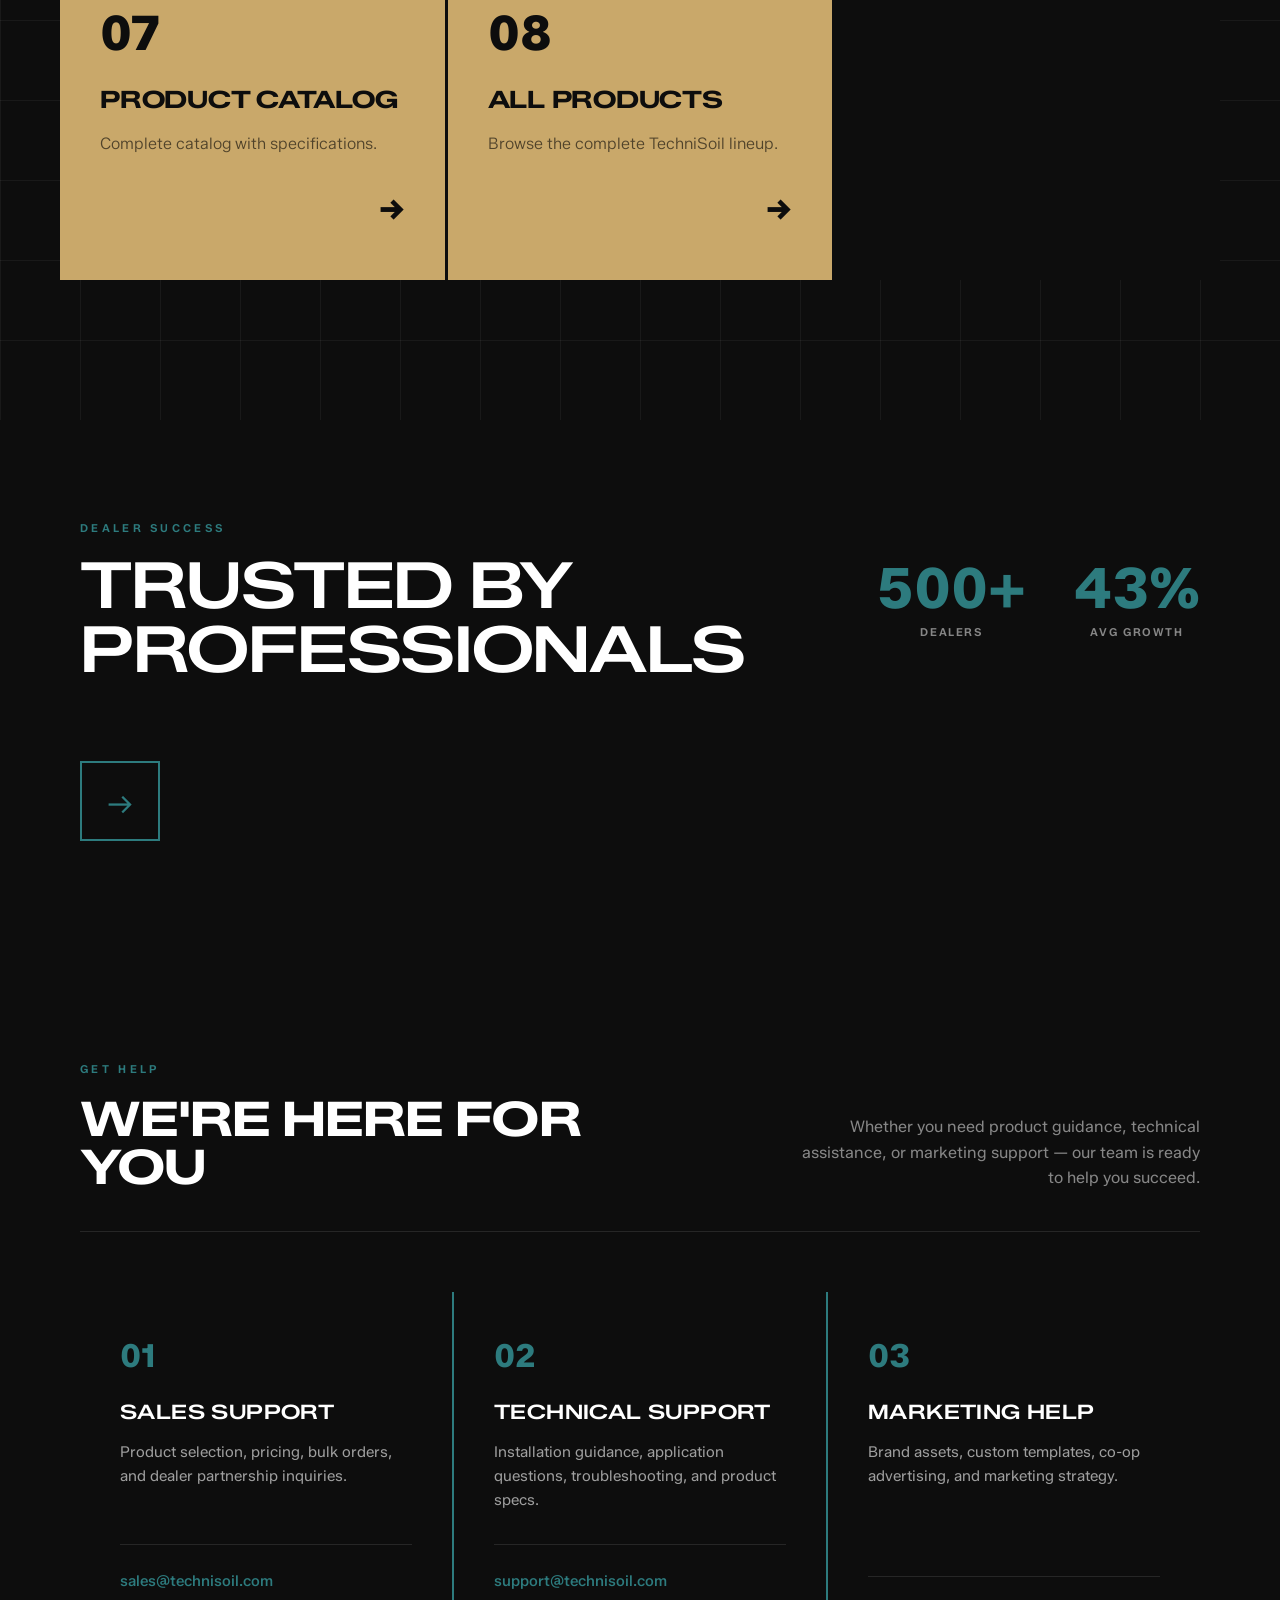
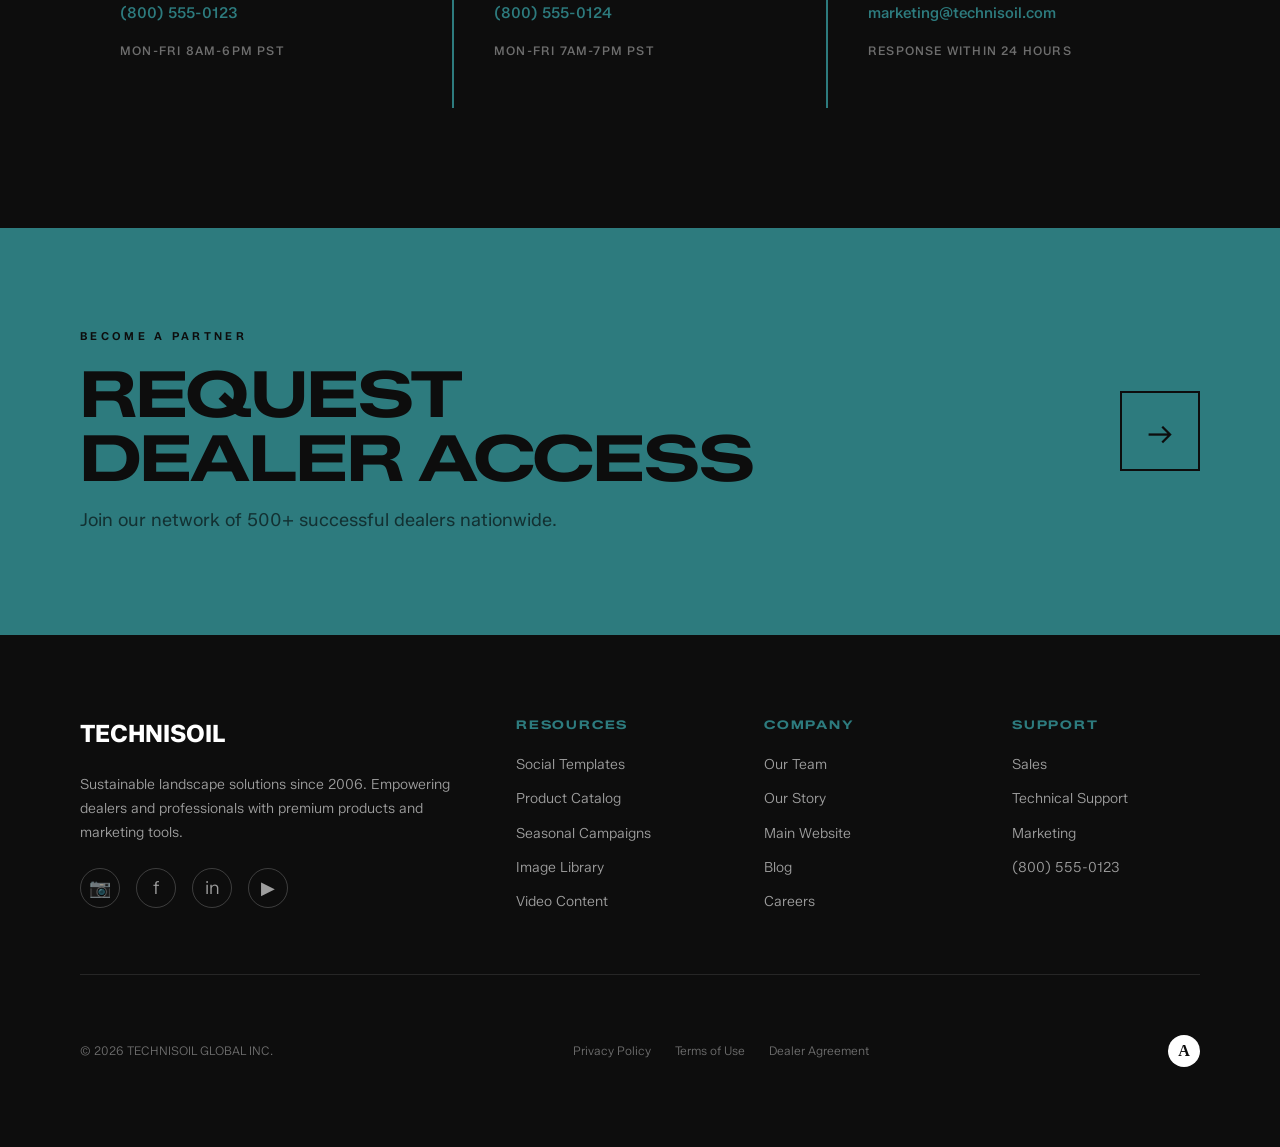
==== commit e84e969f: "Defer hero animations until after password entry - Removed auto-play animations from all hero elemen" ====
--- a/index.html
+++ b/index.html
@@ -251,8 +251,8 @@
             right: 80px;
             top: -50%;
             opacity: 0;
-            animation: stripeSlide 0.8s ease-out 0.3s forwards;
-        }
+        }
+        .hero.animate .stripe-1 { animation: stripeSlide 0.8s ease-out 0.3s forwards; }
 
         .stripe-2 {
             width: 60px;
@@ -260,8 +260,8 @@
             right: 220px;
             top: -50%;
             opacity: 0;
-            animation: stripeSlide 0.8s ease-out 0.5s forwards;
-        }
+        }
+        .hero.animate .stripe-2 { animation: stripeSlide 0.8s ease-out 0.5s forwards; }
 
         .stripe-3 {
             width: 8px;
@@ -269,8 +269,8 @@
             right: 300px;
             top: -50%;
             opacity: 0;
-            animation: stripeSlide 0.8s ease-out 0.7s forwards;
-        }
+        }
+        .hero.animate .stripe-3 { animation: stripeSlide 0.8s ease-out 0.7s forwards; }
 
         .stripe-4 {
             width: 4px;
@@ -279,8 +279,8 @@
             top: -50%;
             background: var(--sand-bright);
             opacity: 0;
-            animation: stripeSlide 0.8s ease-out 0.8s forwards;
-        }
+        }
+        .hero.animate .stripe-4 { animation: stripeSlide 0.8s ease-out 0.8s forwards; }
 
         @keyframes stripeSlide {
             from {
@@ -316,8 +316,8 @@
             left: 50px;
             bottom: -50%;
             opacity: 0;
-            animation: stripeSlideUp 0.8s ease-out 0.9s forwards;
-        }
+        }
+        .hero.animate .accent-1 { animation: stripeSlideUp 0.8s ease-out 0.9s forwards; }
 
         .accent-2 {
             width: 6px;
@@ -326,8 +326,8 @@
             bottom: -50%;
             background: var(--teal-light);
             opacity: 0;
-            animation: stripeSlideUp 0.8s ease-out 1s forwards;
-        }
+        }
+        .hero.animate .accent-2 { animation: stripeSlideUp 0.8s ease-out 1s forwards; }
 
         @keyframes stripeSlideUp {
             from {
@@ -357,12 +357,12 @@
         .swoosh-line {
             stroke-dasharray: 2000;
             stroke-dashoffset: 2000;
-            animation: drawLine 2s ease-out forwards;
-        }
-
-        .swoosh-line-1 { animation-delay: 1.2s; }
-        .swoosh-line-2 { animation-delay: 1.4s; }
-        .swoosh-line-3 { animation-delay: 1.6s; }
+        }
+
+        .hero.animate .swoosh-line { animation: drawLine 2s ease-out forwards; }
+        .hero.animate .swoosh-line-1 { animation-delay: 1.2s; }
+        .hero.animate .swoosh-line-2 { animation-delay: 1.4s; }
+        .hero.animate .swoosh-line-3 { animation-delay: 1.6s; }
 
         @keyframes drawLine {
             to {
@@ -399,8 +399,8 @@
             margin-bottom: 1rem;
             opacity: 0;
             transform: translateX(-20px);
-            animation: slideRight 0.6s ease-out 2s forwards;
-        }
+        }
+        .hero.animate .pre-title { animation: slideRight 0.6s ease-out 2s forwards; }
 
         @keyframes slideRight {
             to {
@@ -432,13 +432,17 @@
         }
 
         .title-line:nth-child(1) span {
+            color: var(--white);
+        }
+        .hero.animate .title-line:nth-child(1) span {
             animation: slideUp 0.8s cubic-bezier(0.16, 1, 0.3, 1) 2.2s forwards;
-            color: var(--white);
         }
 
         .title-line:nth-child(2) span {
+            color: var(--sand);
+        }
+        .hero.animate .title-line:nth-child(2) span {
             animation: slideUp 0.8s cubic-bezier(0.16, 1, 0.3, 1) 2.4s forwards;
-            color: var(--sand);
         }
 
         @keyframes slideUp {
@@ -460,8 +464,8 @@
             margin-bottom: 2.5rem;
             opacity: 0;
             transform: translateY(20px);
-            animation: fadeUp 0.6s ease-out 2.6s forwards;
-        }
+        }
+        .hero.animate .hero-tagline { animation: fadeUp 0.6s ease-out 2.6s forwards; }
 
         @keyframes fadeUp {
             to {
@@ -477,8 +481,8 @@
             flex-wrap: wrap;
             opacity: 0;
             transform: translateY(20px);
-            animation: fadeUp 0.6s ease-out 2.8s forwards;
-        }
+        }
+        .hero.animate .hero-cta { animation: fadeUp 0.6s ease-out 2.8s forwards; }
 
         .hero-btn {
             display: inline-flex;
@@ -547,8 +551,8 @@
             display: flex;
             gap: 3rem;
             opacity: 0;
-            animation: fadeUp 0.6s ease-out 3s forwards;
-        }
+        }
+        .hero.animate .hero-stats { animation: fadeUp 0.6s ease-out 3s forwards; }
 
         .hero-stat {
             text-align: left;
@@ -578,8 +582,8 @@
             color: rgba(255, 255, 255, 0.4);
             letter-spacing: 0.05em;
             opacity: 0;
-            animation: fadeUp 0.6s ease-out 3.2s forwards;
-        }
+        }
+        .hero.animate .website-url { animation: fadeUp 0.6s ease-out 3.2s forwards; }
 
         /* Scroll Indicator */
         .scroll-indicator {
@@ -593,8 +597,8 @@
             align-items: center;
             gap: 0.5rem;
             opacity: 0;
-            animation: fadeUp 0.6s ease-out 3.4s forwards;
-        }
+        }
+        .hero.animate .scroll-indicator { animation: fadeUp 0.6s ease-out 3.4s forwards; }
 
         .scroll-text {
             font-size: 0.65rem;
@@ -3997,10 +4001,19 @@
             const form = document.getElementById('passwordForm');
             const input = document.getElementById('passwordInput');
             const errorMsg = document.getElementById('passwordError');
+            const hero = document.querySelector('.hero');
+
+            // Function to trigger hero animations
+            function triggerHeroAnimations() {
+                if (hero) {
+                    hero.classList.add('animate');
+                }
+            }
 
             // Check if already authenticated in this session
             if (sessionStorage.getItem(SESSION_KEY) === 'granted') {
                 overlay.classList.add('hidden');
+                triggerHeroAnimations();
                 return;
             }
 
@@ -4021,10 +4034,12 @@
                     // Store in session
                     sessionStorage.setItem(SESSION_KEY, 'granted');
 
-                    // Fade out after brief delay
+                    // Fade out after brief delay, then trigger animations
                     setTimeout(function() {
                         overlay.classList.add('hidden');
                         document.body.style.overflow = '';
+                        // Trigger hero animations after overlay fades
+                        triggerHeroAnimations();
                     }, 600);
                 } else {
                     // Error
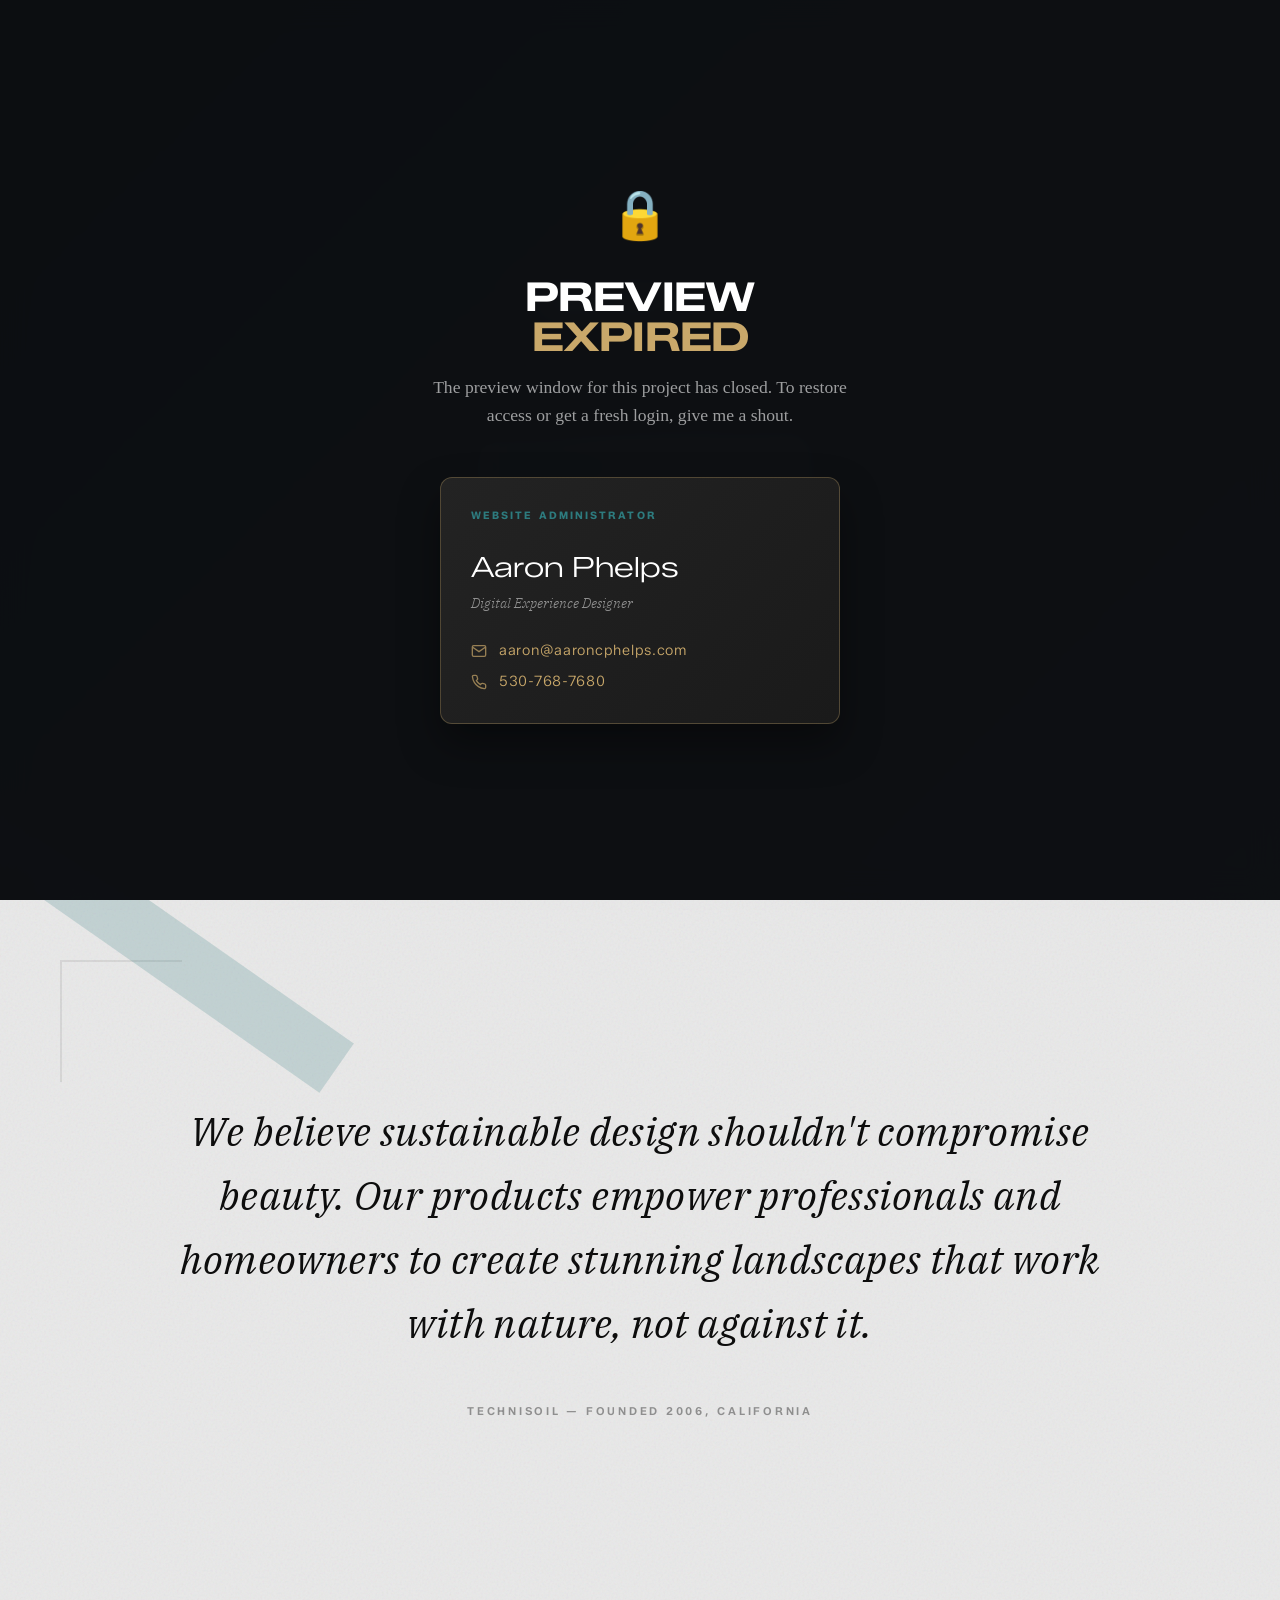
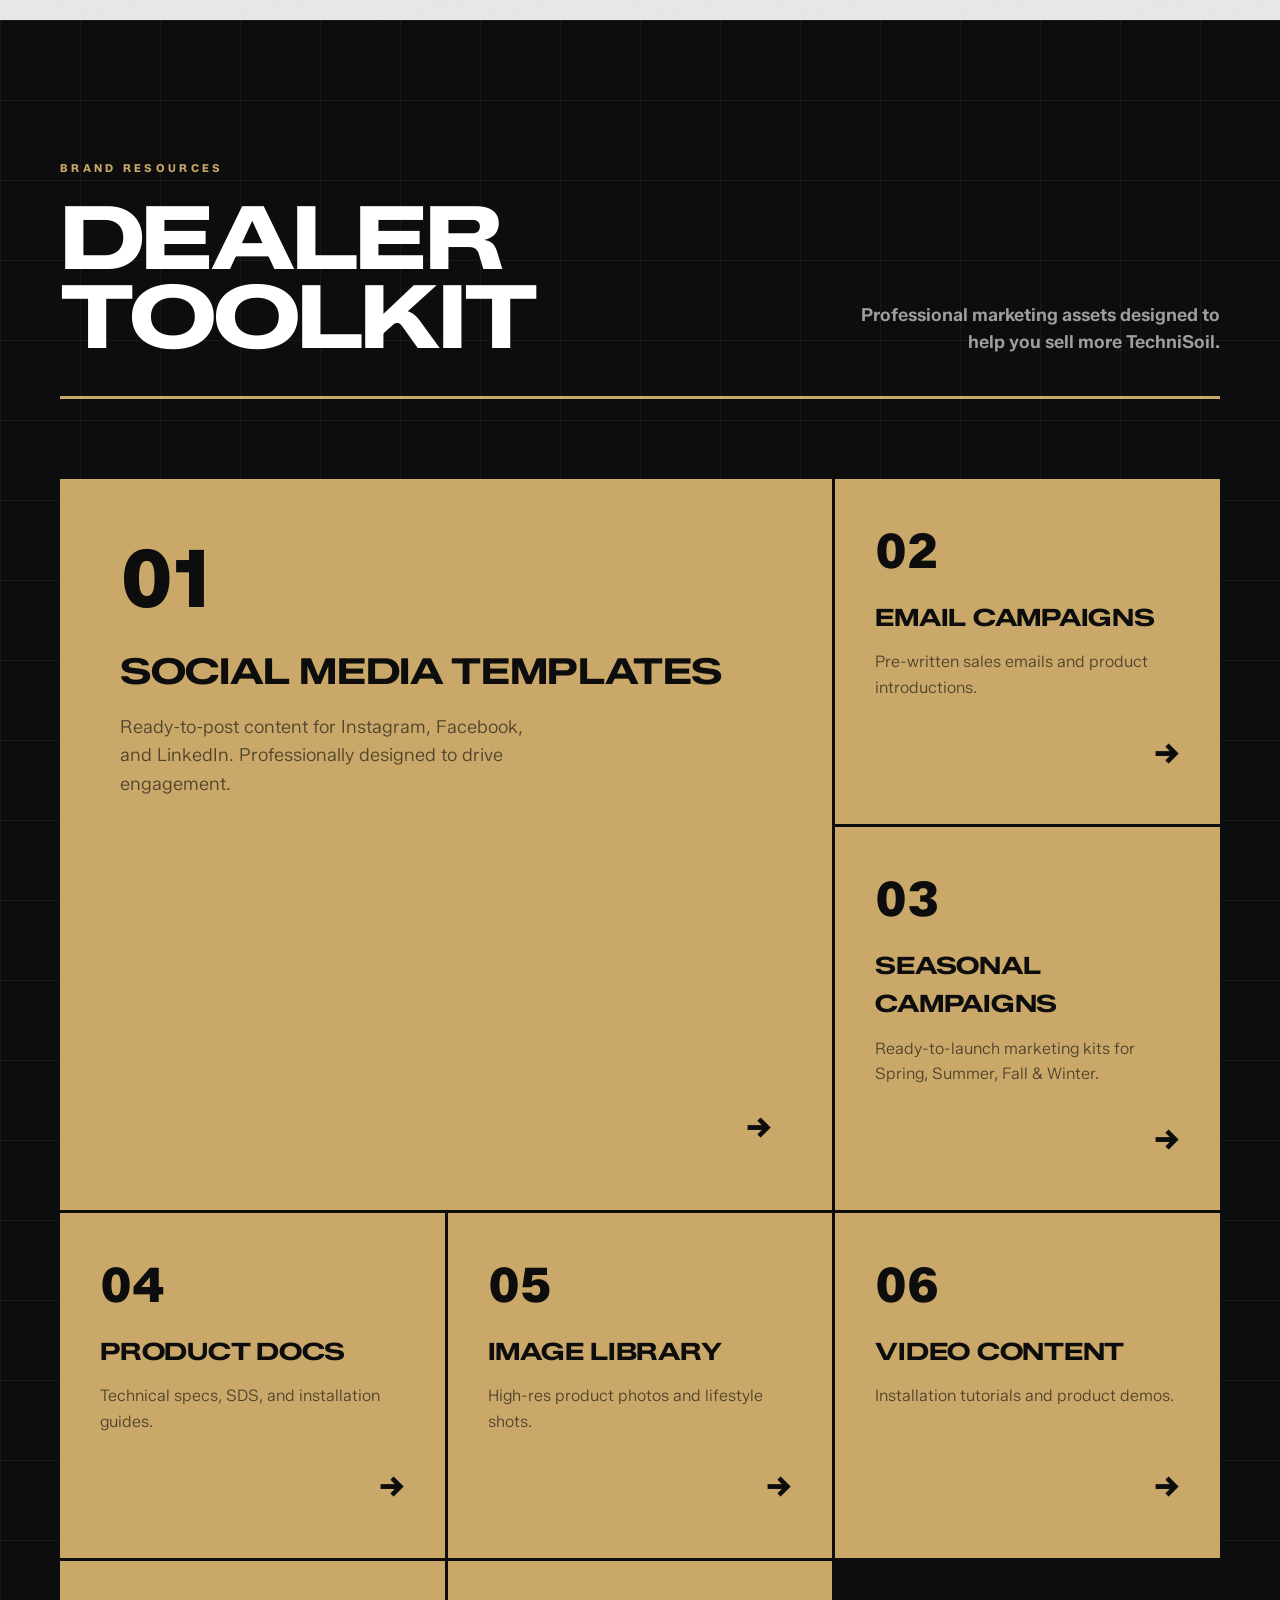
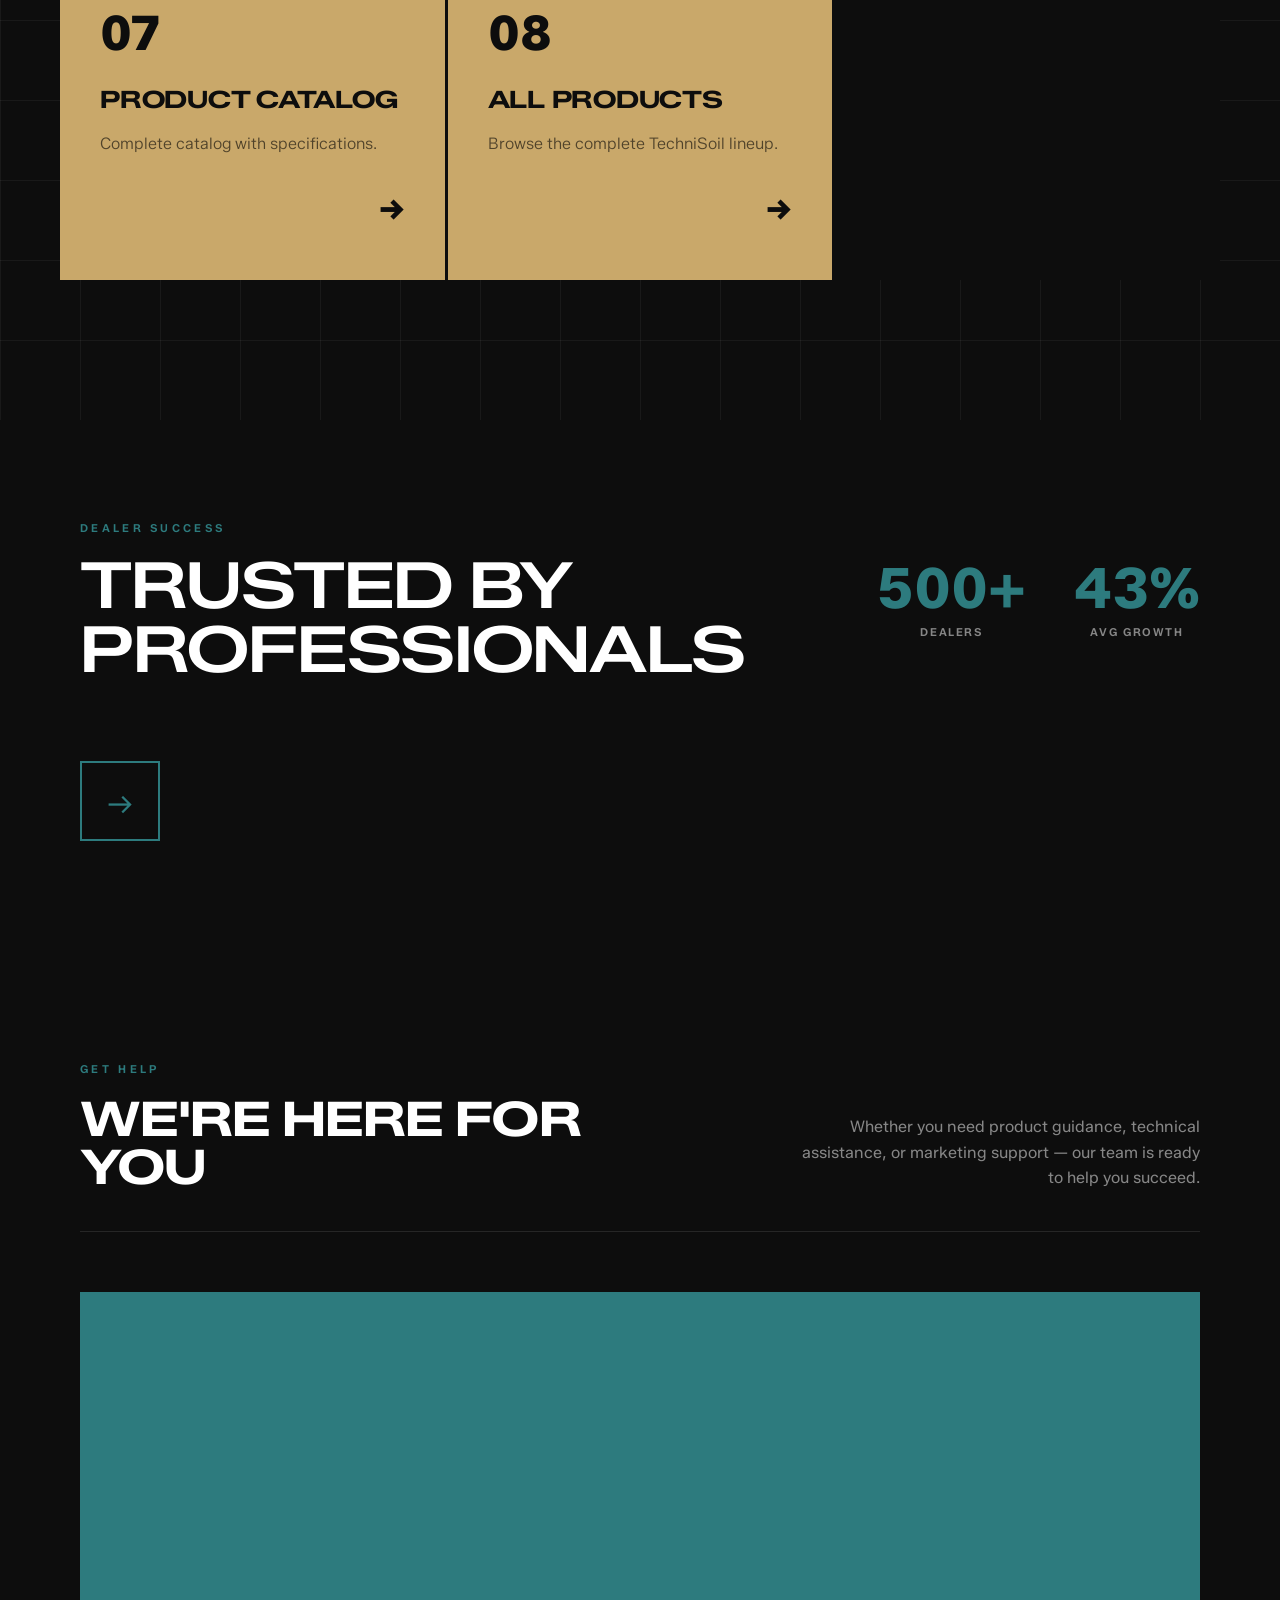
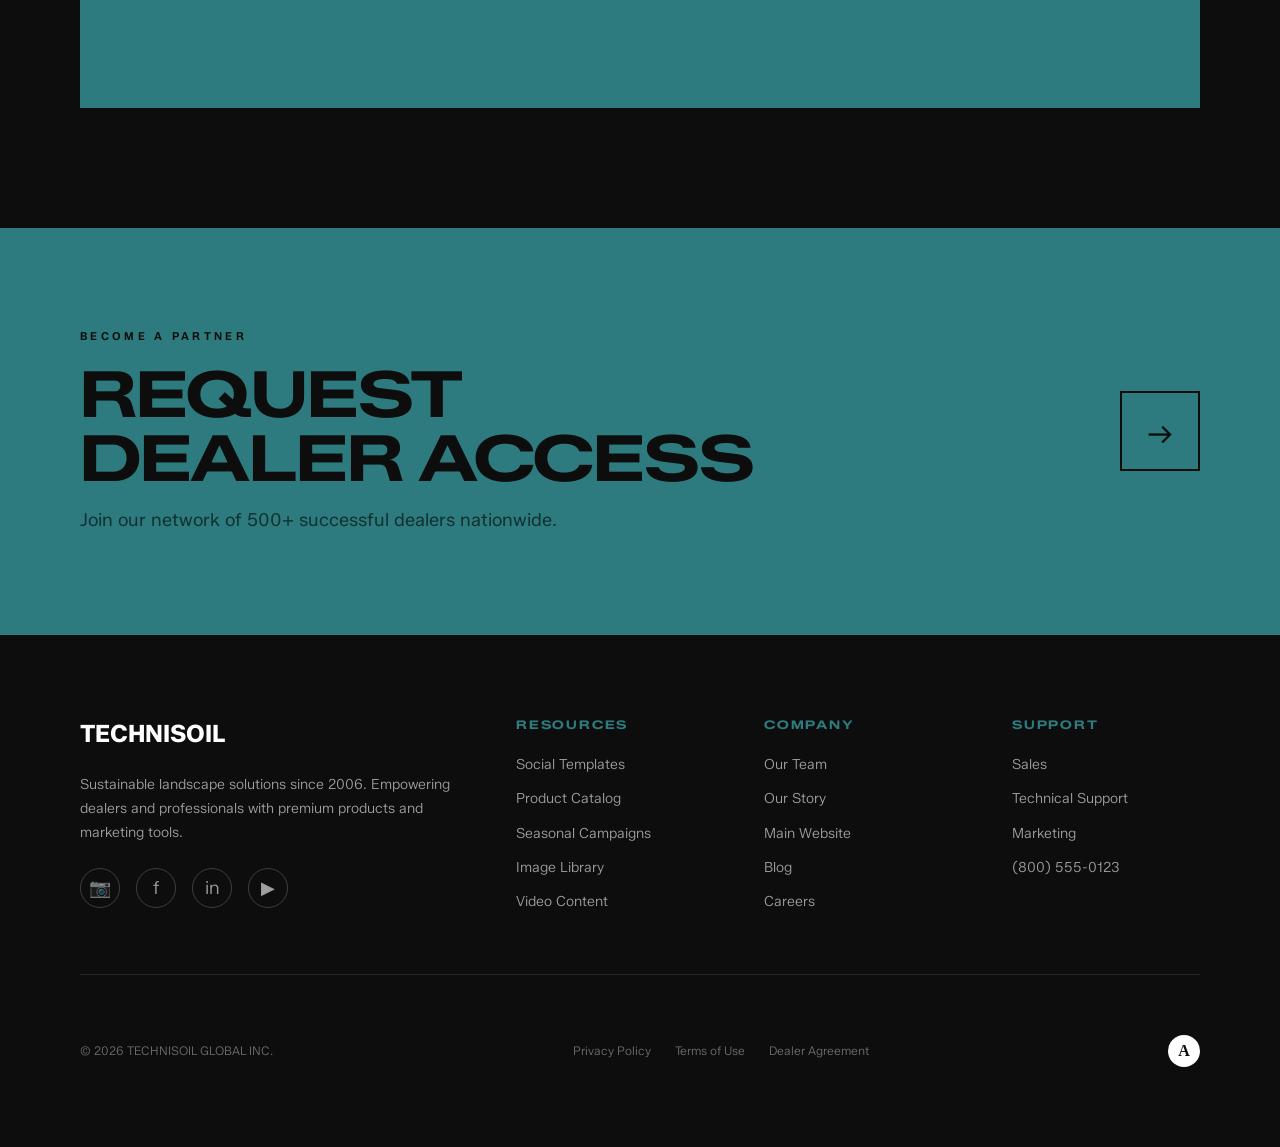
==== commit e36e27de: "Add files via upload" ====
--- a/index.html
+++ b/index.html
@@ -11,6 +11,167 @@
     <link href="https://fonts.googleapis.com/css2?family=IBM+Plex+Serif:ital,wght@0,400;0,500;0,600;1,400;1,500&family=Zalando+Sans:wght@300;400;500;600;700&family=Zalando+Sans+Expanded:wght@300;400;500;600;700&display=swap" rel="stylesheet">
 
     <style>
+		
+		
+		/* --- EXPIRED PREVIEW OVERLAY --- */
+.expired-overlay {
+    position: fixed;
+    inset: 0;
+    z-index: 20000; /* Higher than password overlay (9999) */
+    background: rgba(13, 15, 18, 0.96);
+    backdrop-filter: blur(15px);
+    display: flex;
+    flex-direction: column;
+    align-items: center;
+    justify-content: center;
+    text-align: center;
+    animation: fadeInOverlay 1s ease-out forwards;
+}
+
+.expired-content {
+    max-width: 500px;
+    width: 100%;
+    padding: 2rem;
+}
+
+.expired-icon {
+    font-size: 3rem;
+    margin-bottom: 1.5rem;
+    animation: floatIcon 3s ease-in-out infinite;
+    display: inline-block;
+}
+
+.expired-title {
+    font-family: 'Zalando Sans Expanded', sans-serif;
+    font-size: 2.5rem;
+    font-weight: 700;
+    color: var(--white);
+    text-transform: uppercase;
+    letter-spacing: -0.02em;
+    margin-bottom: 1rem;
+    line-height: 1;
+}
+
+.expired-title span {
+    color: var(--sand);
+}
+
+.expired-msg {
+    font-family: 'IBM Plex Serif', serif;
+    font-size: 1.1rem;
+    color: rgba(255, 255, 255, 0.6);
+    margin-bottom: 3rem;
+    font-weight: 300;
+}
+
+/* The Calling Card */
+.admin-card-container {
+    perspective: 1000px;
+    width: 100%;
+    max-width: 400px;
+    margin: 0 auto;
+    cursor: pointer;
+}
+
+.admin-card {
+    background: linear-gradient(135deg, #232323 0%, #1a1a1a 100%);
+    border: 1px solid rgba(201, 168, 106, 0.3); /* Sand color border */
+    border-radius: 12px;
+    padding: 30px;
+    position: relative;
+    transition: all 0.5s cubic-bezier(0.23, 1, 0.32, 1);
+    box-shadow: 0 20px 40px rgba(0,0,0,0.4);
+    overflow: hidden;
+    text-align: left;
+}
+
+/* Card Hover Effect */
+.admin-card-container:hover .admin-card {
+    transform: rotateX(5deg) rotateY(-5deg) translateY(-10px);
+    border-color: var(--sand);
+    box-shadow: 0 30px 60px rgba(201, 168, 106, 0.15);
+}
+
+/* Decorative shine on card */
+.admin-card::before {
+    content: '';
+    position: absolute;
+    top: 0;
+    left: -100%;
+    width: 100%;
+    height: 100%;
+    background: linear-gradient(90deg, transparent, rgba(255,255,255,0.05), transparent);
+    transition: 0.5s;
+}
+
+.admin-card-container:hover .admin-card::before {
+    left: 100%;
+}
+
+.card-header {
+    font-size: 0.65rem;
+    text-transform: uppercase;
+    letter-spacing: 0.2em;
+    color: var(--teal);
+    margin-bottom: 20px;
+    font-weight: 700;
+}
+
+.card-name {
+    font-family: 'Zalando Sans Expanded', sans-serif;
+    font-size: 1.75rem;
+    color: var(--white);
+    margin-bottom: 4px;
+}
+
+.card-title {
+    font-size: 0.85rem;
+    color: rgba(255,255,255,0.5);
+    font-style: italic;
+    margin-bottom: 24px;
+    font-family: 'IBM Plex Serif', serif;
+}
+
+.card-contact {
+    display: flex;
+    flex-direction: column;
+    gap: 8px;
+}
+
+.card-link {
+    display: flex;
+    align-items: center;
+    gap: 12px;
+    color: var(--sand);
+    text-decoration: none;
+    font-size: 0.9rem;
+    transition: color 0.3s ease;
+    font-family: 'Zalando Sans', sans-serif;
+    letter-spacing: 0.05em;
+}
+
+.card-link:hover {
+    color: var(--white);
+}
+
+.card-link svg {
+    width: 16px;
+    height: 16px;
+    opacity: 0.7;
+}
+
+/* Animations */
+@keyframes fadeInOverlay {
+    from { opacity: 0; }
+    to { opacity: 1; }
+}
+
+@keyframes floatIcon {
+    0%, 100% { transform: translateY(0); }
+    50% { transform: translateY(-10px); }
+}
+		
+		
         * {
             margin: 0;
             padding: 0;
@@ -2902,6 +3063,39 @@
     </style>
 </head>
 <body>
+	<div class="expired-overlay">
+    <div class="expired-content">
+        <div class="expired-icon">🔒</div>
+        <h1 class="expired-title">Preview <span>Expired</span></h1>
+        <p class="expired-msg">The preview window for this project has closed. To restore access or get a fresh login, give me a shout.</p>
+        
+        <div class="admin-card-container">
+            <div class="admin-card">
+                <div class="card-header">Website Administrator</div>
+                <div class="card-name">Aaron Phelps</div>
+                <div class="card-title">Digital Experience Designer</div>
+                
+                <div class="card-contact">
+                    <a href="mailto:aaron@aaroncphelps.com" class="card-link">
+                        <svg viewBox="0 0 24 24" fill="none" stroke="currentColor" stroke-width="2">
+                            <path d="M4 4h16c1.1 0 2 .9 2 2v12c0 1.1-.9 2-2 2H4c-1.1 0-2-.9-2-2V6c0-1.1.9-2 2-2z"/>
+                            <path d="M22 6l-10 7L2 6"/>
+                        </svg>
+                        aaron@aaroncphelps.com
+                    </a>
+                    <a href="tel:5307687680" class="card-link">
+                        <svg viewBox="0 0 24 24" fill="none" stroke="currentColor" stroke-width="2">
+                            <path d="M22 16.92v3a2 2 0 0 1-2.18 2 19.79 19.79 0 0 1-8.63-3.07 19.5 19.5 0 0 1-6-6 19.79 19.79 0 0 1-3.07-8.67A2 2 0 0 1 4.12 2h3a2 2 0 0 1 2 1.72 12.05 12.05 0 0 0 .7 2.81 2 2 0 0 1-.45 2.11L8.09 9.91a16 16 0 0 0 6 6l1.27-1.27a2 2 0 0 1 2.11-.45 12.05 12.05 0 0 0 2.81.7A2 2 0 0 1 22 16.92z"/>
+                        </svg>
+                        530-768-7680
+                    </a>
+                </div>
+            </div>
+        </div>
+    </div>
+</div>
+	
+	
     <!-- Password Protection Overlay -->
     <div class="password-overlay" id="passwordOverlay">
         <!-- Decorative stripes -->
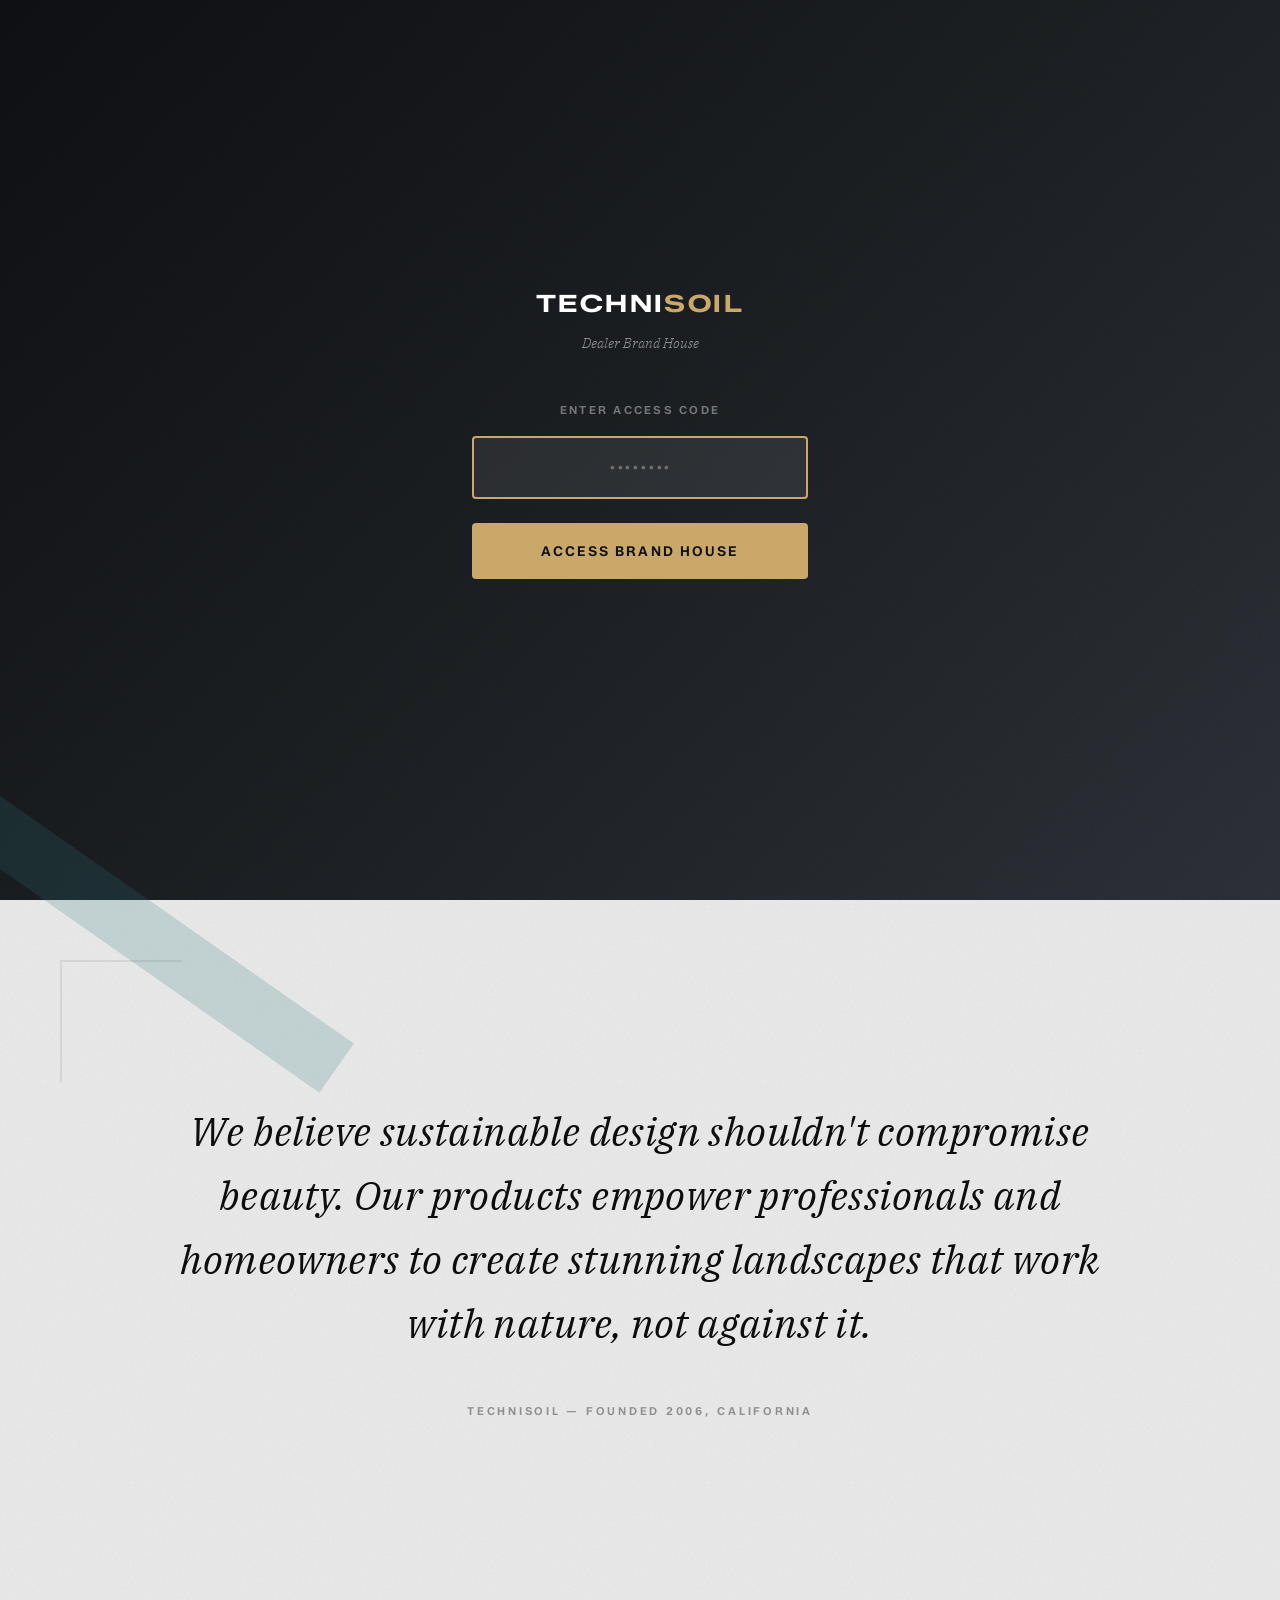
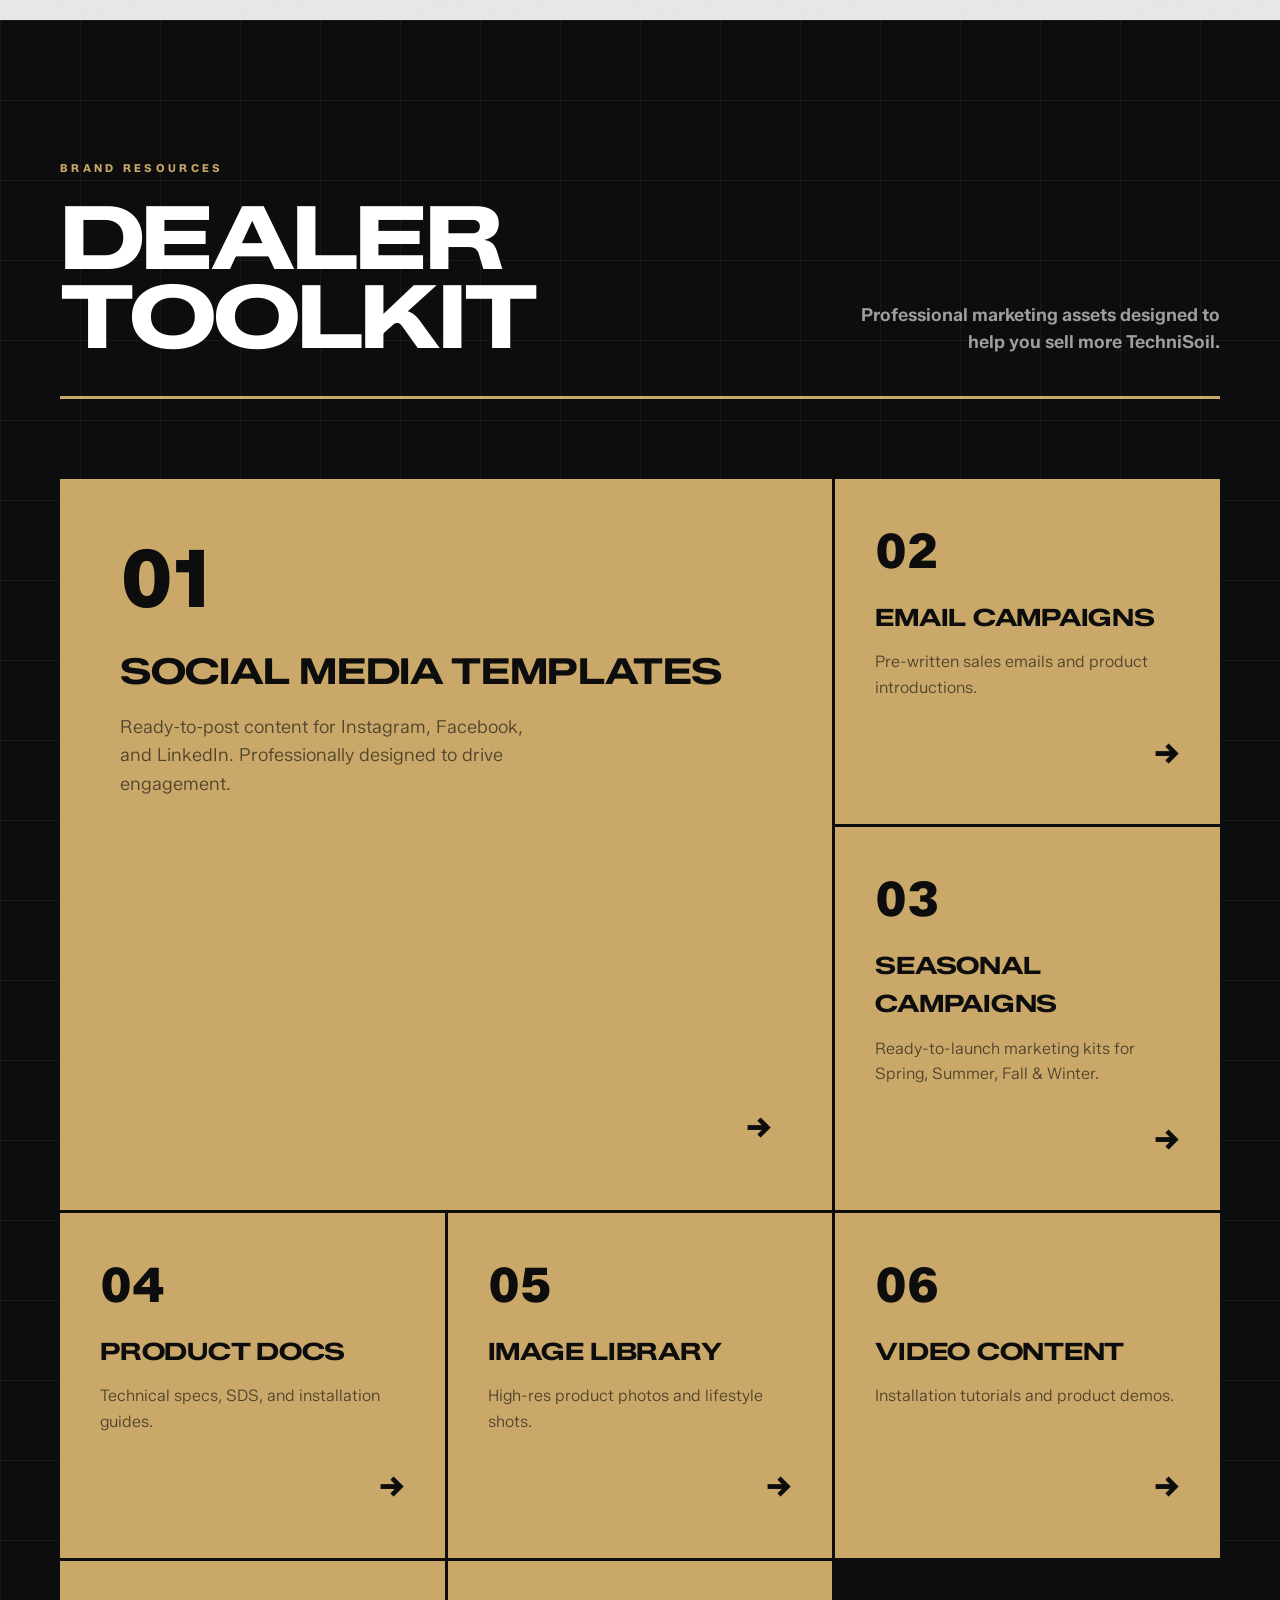
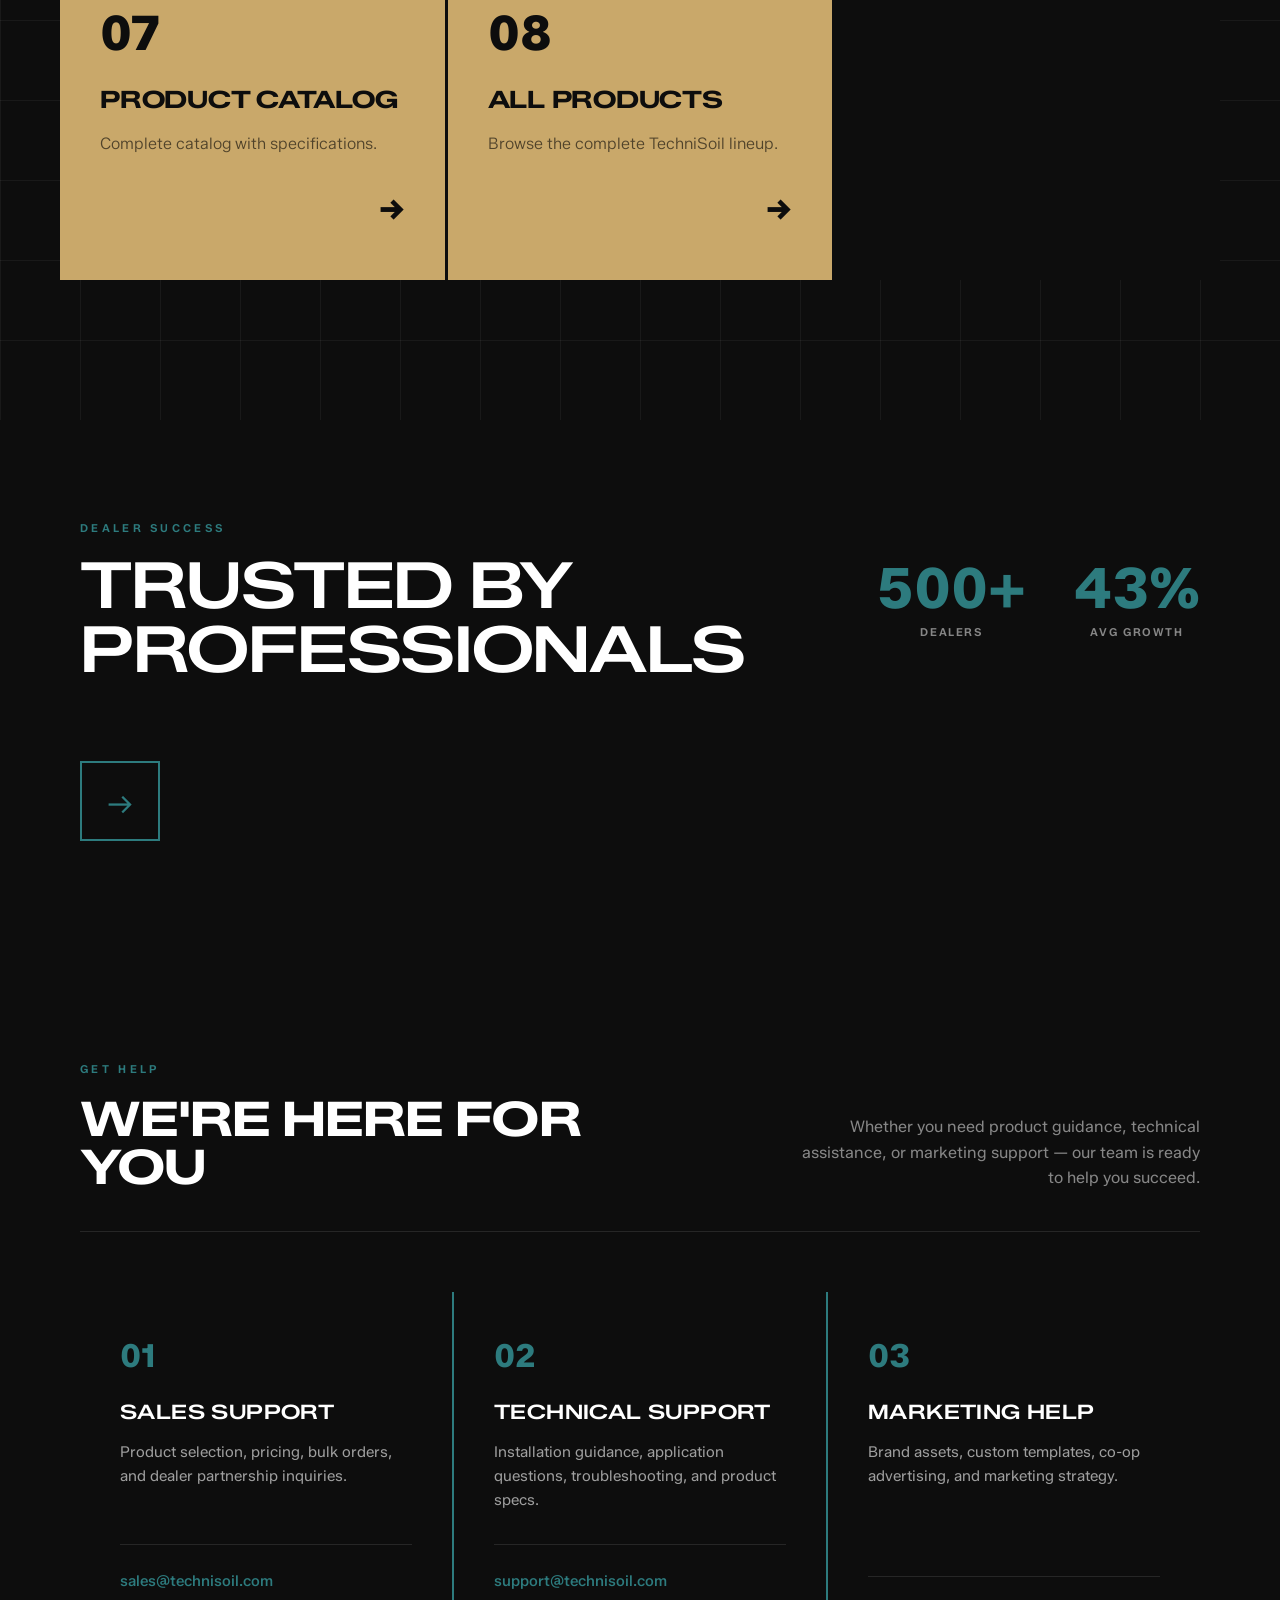
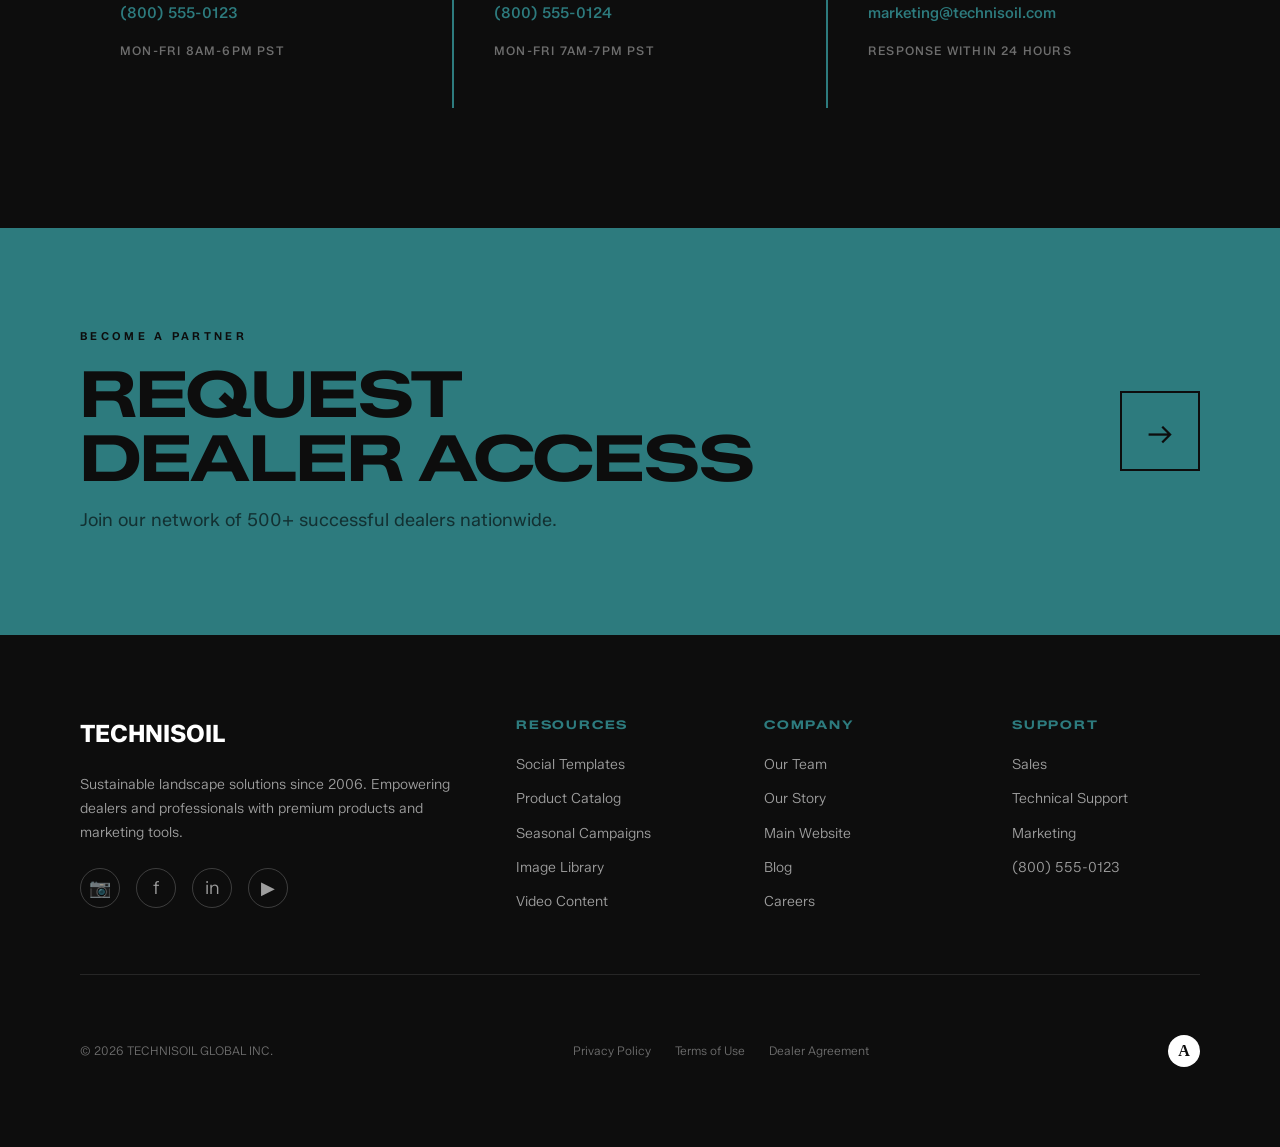
==== commit cacbe7ce: "Comment out expired overlay div in index.html" ====
--- a/index.html
+++ b/index.html
@@ -3063,7 +3063,7 @@
     </style>
 </head>
 <body>
-	<div class="expired-overlay">
+	<!--div class="expired-overlay">
     <div class="expired-content">
         <div class="expired-icon">🔒</div>
         <h1 class="expired-title">Preview <span>Expired</span></h1>
@@ -3093,7 +3093,7 @@
             </div>
         </div>
     </div>
-</div>
+</div-->
 	
 	
     <!-- Password Protection Overlay -->
